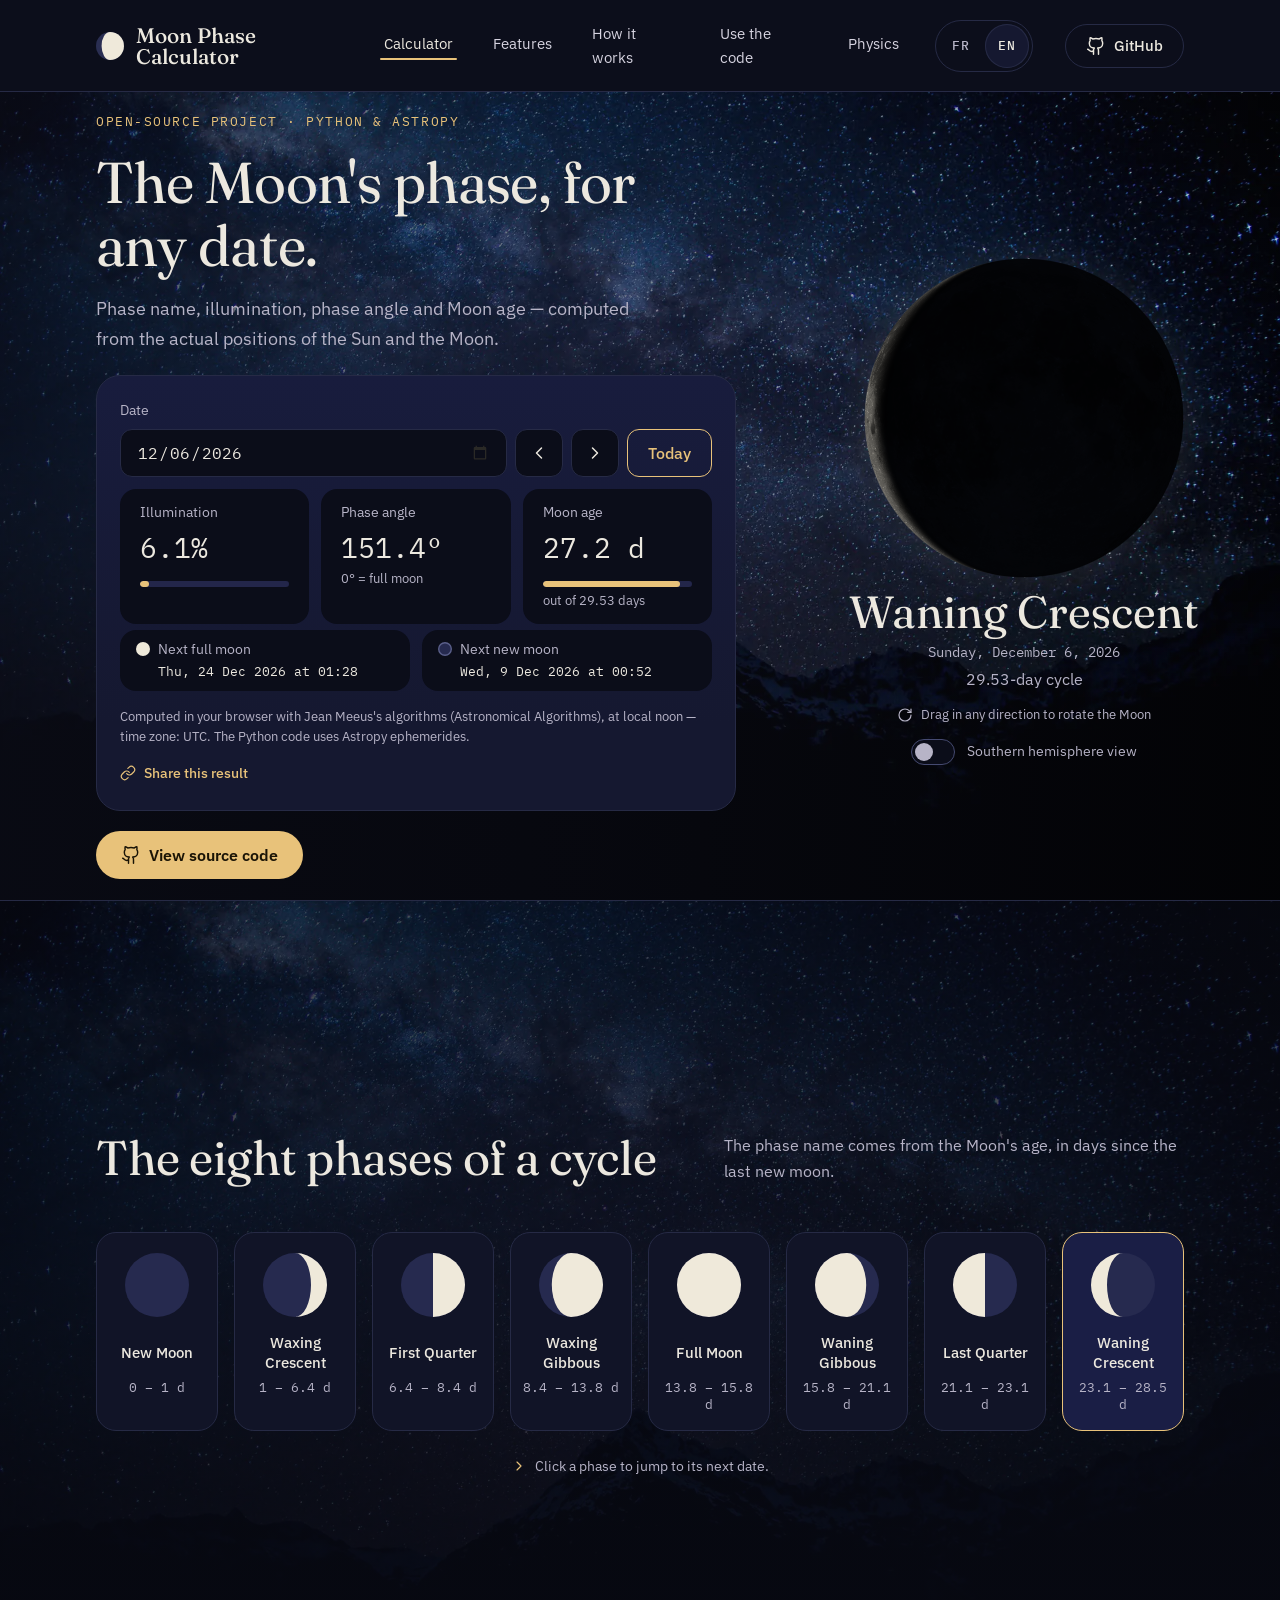
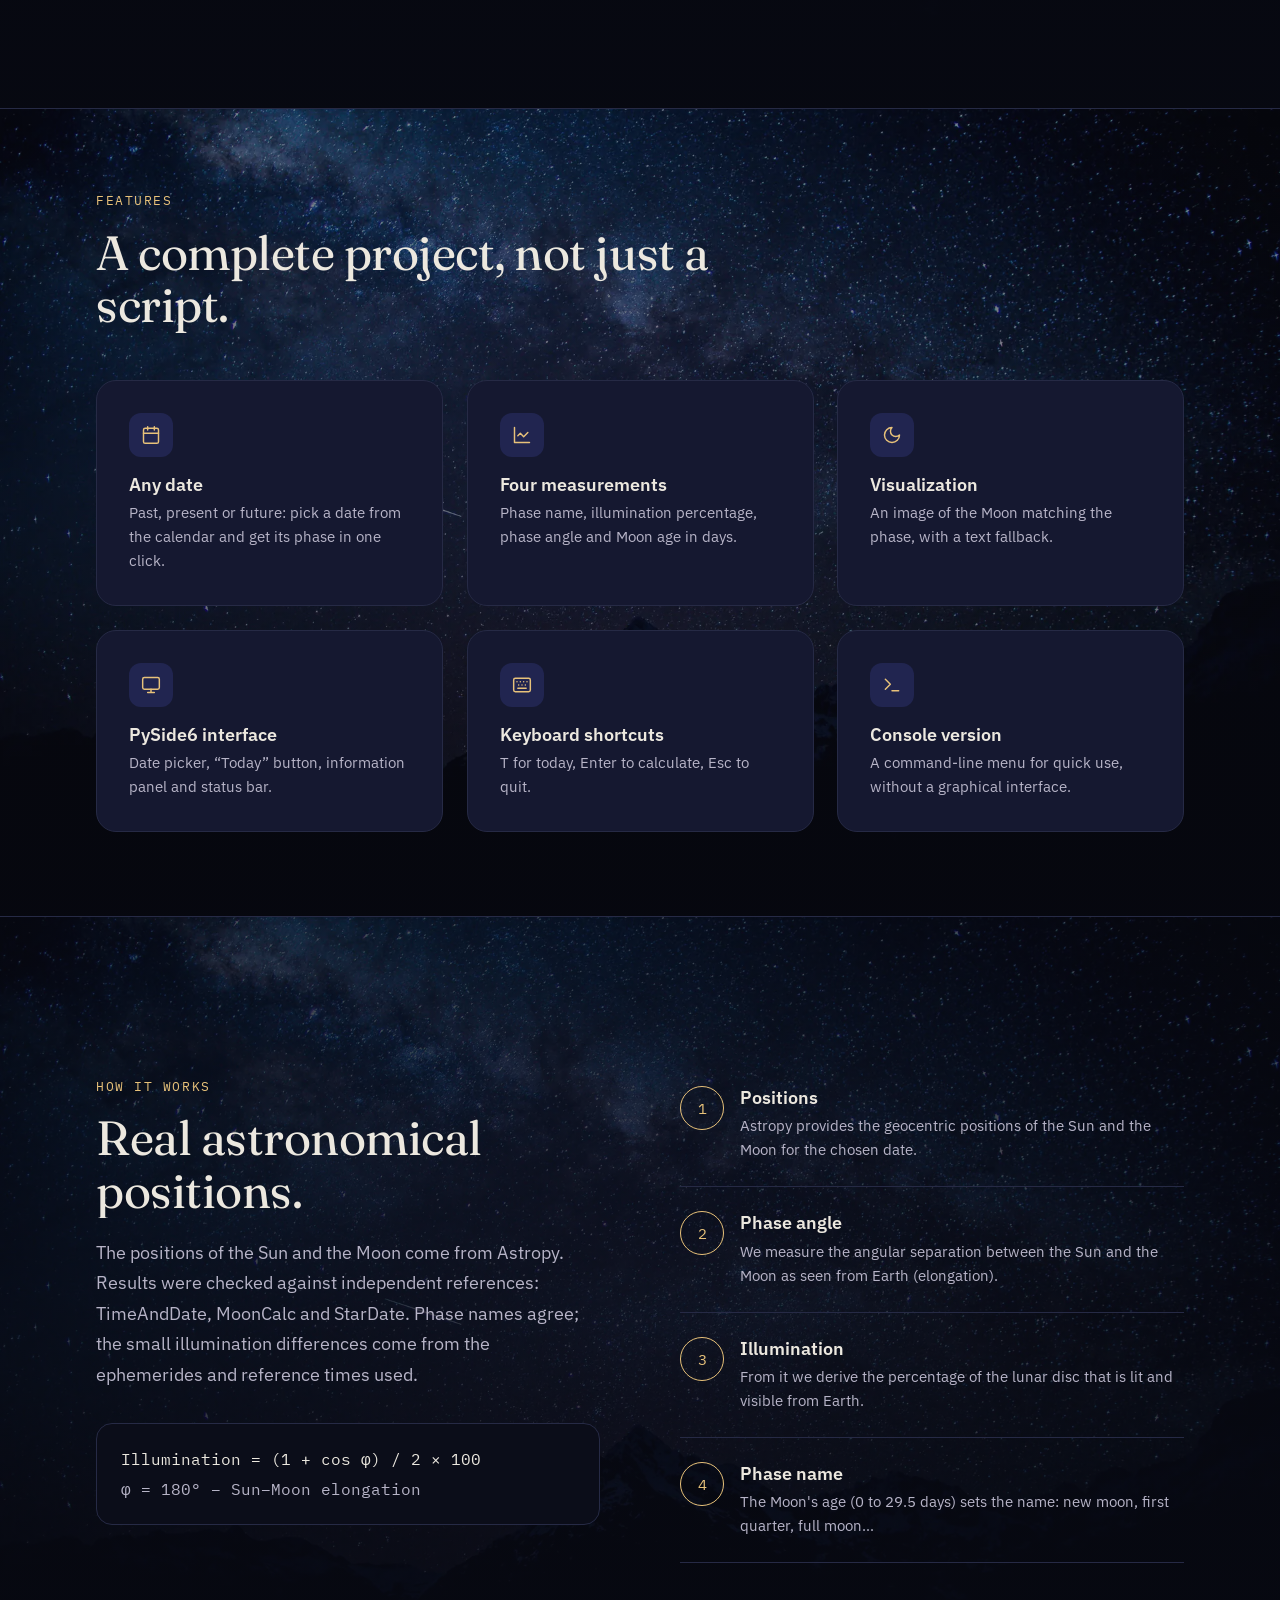
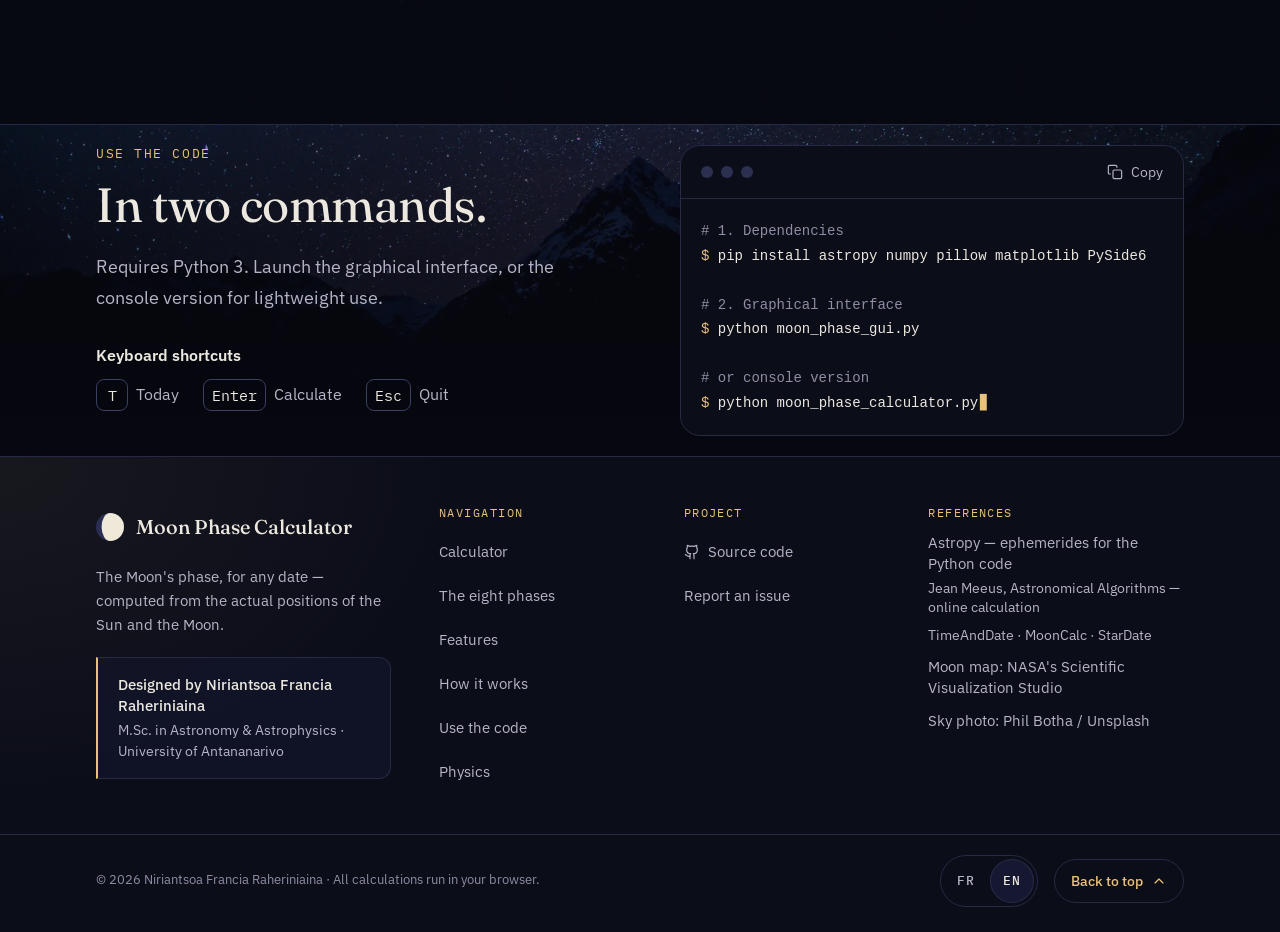
==== site/index.html @ a5da2055 "Page « La physique des phases de la Lune » Nouvelle page physique.html (FR/EN), reliée depuis le men" ====
<!doctype html>
<html lang="fr">
<head>
  <meta charset="utf-8">
  <meta name="viewport" content="width=device-width, initial-scale=1">
  <title>Moon Phase Calculator — la phase de la Lune pour n'importe quelle date</title>
  <meta name="description" content="Calculez la phase de la Lune pour n'importe quelle date : nom de la phase, illumination, angle de phase et âge de la Lune, avec une Lune 3D interactive. Projet Python open source.">
  <meta name="theme-color" content="#0D0F1C">
  <meta name="color-scheme" content="dark">
  <link rel="canonical" href="[URL DU SITE]/">

  <meta property="og:type" content="website">
  <meta property="og:site_name" content="Moon Phase Calculator">
  <meta property="og:title" content="Moon Phase Calculator — la phase de la Lune pour n'importe quelle date">
  <meta property="og:description" content="Nom de la phase, illumination, angle de phase et âge de la Lune — calculés à partir des positions réelles du Soleil et de la Lune.">
  <meta property="og:url" content="[URL DU SITE]/">
  <meta property="og:image" content="[URL DU SITE]/assets/og-image.jpg">
  <meta property="og:image:width" content="1200">
  <meta property="og:image:height" content="630">
  <meta property="og:image:alt" content="Moon Phase Calculator : la Lune et le titre du projet">
  <meta property="og:locale" content="fr_FR">
  <meta property="og:locale:alternate" content="en_US">
  <meta name="twitter:card" content="summary_large_image">
  <meta name="twitter:title" content="Moon Phase Calculator">
  <meta name="twitter:description" content="La phase de la Lune, pour n'importe quelle date.">
  <meta name="twitter:image" content="[URL DU SITE]/assets/og-image.jpg">

  <link rel="icon" href="assets/favicon.svg" type="image/svg+xml">
  <link rel="icon" href="assets/icon-192.png" type="image/png" sizes="192x192">
  <link rel="apple-touch-icon" href="assets/apple-touch-icon.png">
  <link rel="manifest" href="manifest.webmanifest">

  <link rel="preconnect" href="https://fonts.googleapis.com">
  <link rel="preconnect" href="https://fonts.gstatic.com" crossorigin>
  <link rel="stylesheet" href="https://fonts.googleapis.com/css2?family=Fraunces:opsz,wght@9..144,400&family=IBM+Plex+Mono:wght@400&family=IBM+Plex+Sans:wght@400;500;600&display=swap">
  <link rel="preload" href="assets/moon-poster.webp" as="image" type="image/webp">
  <link rel="stylesheet" href="css/styles.css?v=2026-09-26m">
  <script type="module" src="js/app.js"></script>
  <script>
    /* Une ancienne version du site installait un service worker qui servait du CSS/JS périmé.
       La page HTML arrive toujours à jour : on le retire ici, on vide ses caches et on recharge une fois. */
    if ("serviceWorker" in navigator) {
      navigator.serviceWorker.getRegistrations().then(function (regs) {
        if (!regs.length) return;
        Promise.all(regs.map(function (r) { return r.unregister(); }))
          .then(function () { return window.caches ? caches.keys().then(function (k) { return Promise.all(k.map(function (n) { return caches.delete(n); })); }) : 0; })
          .then(function () { location.reload(); });
      }).catch(function () {});
    }
  </script>
  <script>
    /* Animations d'entrée : cachées avant le premier affichage pour éviter un clignotement ;
       retirées si app.js ne prend pas le relais en 3 s. */
    (function (d) {
      if (matchMedia("(prefers-reduced-motion: reduce)").matches || !("IntersectionObserver" in window)) return;
      d.classList.add("motion");
      setTimeout(function () { if (!d.dataset.reveal) d.classList.remove("motion"); }, 3000);
    })(document.documentElement);
  </script>

  <script type="application/ld+json">
  {
    "@context": "https://schema.org",
    "@type": "SoftwareSourceCode",
    "name": "Moon Phase Calculator",
    "description": "Calcule la phase de la Lune pour n'importe quelle date : nom de la phase, illumination, angle de phase et âge de la Lune.",
    "programmingLanguage": "Python",
    "url": "[URL DU SITE]/",
    "codeRepository": "https://github.com/niriantsoa1304/Moon_Phase_Calculator_Francia",
    "inLanguage": ["fr", "en"],
    "isAccessibleForFree": true,
    "author": {
      "@type": "Person",
      "name": "Niriantsoa Francia Raheriniaina",
      "alumniOf": "Université d'Antananarivo"
    }
  }
  </script>
</head>
<body>
  <svg class="sprite" aria-hidden="true" focusable="false">
    <symbol id="i-github" viewBox="0 0 24 24"><path d="M15 22v-4a4.8 4.8 0 0 0-1-3.5c3 0 6-2 6-5.5.08-1.25-.27-2.48-1-3.5.28-1.15.28-2.35 0-3.5 0 0-1 0-3 1.5-2.64-.5-5.36-.5-8 0C6 2 5 2 5 2c-.3 1.15-.3 2.35 0 3.5A5.4 5.4 0 0 0 4 9c0 3.5 3 5.5 6 5.5-.39.49-.68 1.05-.85 1.65-.17.6-.22 1.23-.15 1.85v4"/><path d="M9 18c-4.51 2-5-2-7-2"/></symbol>
    <symbol id="i-calendar" viewBox="0 0 24 24"><rect x="3" y="4" width="18" height="18" rx="2"/><path d="M16 2v4M8 2v4M3 10h18"/></symbol>
    <symbol id="i-chart" viewBox="0 0 24 24"><path d="M3 3v18h18"/><path d="m19 9-5 5-4-4-3 3"/></symbol>
    <symbol id="i-moon" viewBox="0 0 24 24"><path d="M12 3a6 6 0 0 0 9 9 9 9 0 1 1-9-9Z"/></symbol>
    <symbol id="i-monitor" viewBox="0 0 24 24"><rect x="2" y="3" width="20" height="14" rx="2"/><path d="M8 21h8M12 17v4"/></symbol>
    <symbol id="i-keyboard" viewBox="0 0 24 24"><rect x="2" y="4" width="20" height="16" rx="2"/><path d="M6 8h.01M10 8h.01M14 8h.01M18 8h.01M8 12h.01M12 12h.01M16 12h.01M7 16h10"/></symbol>
    <symbol id="i-terminal" viewBox="0 0 24 24"><path d="m4 17 6-6-6-6M12 19h8"/></symbol>
    <symbol id="i-external" viewBox="0 0 24 24"><path d="M7 17 17 7M8 7h9v9"/></symbol>
    <symbol id="i-up" viewBox="0 0 24 24"><path d="m18 15-6-6-6 6"/></symbol>
    <symbol id="i-left" viewBox="0 0 24 24"><path d="m15 18-6-6 6-6"/></symbol>
    <symbol id="i-right" viewBox="0 0 24 24"><path d="m9 18 6-6-6-6"/></symbol>
    <symbol id="i-rotate" viewBox="0 0 24 24"><path d="M21 12a9 9 0 1 1-9-9c2.52 0 4.93 1 6.74 2.74L21 8"/><path d="M21 3v5h-5"/></symbol>
    <symbol id="i-menu" viewBox="0 0 24 24"><path d="M4 6h16M4 12h16M4 18h16"/></symbol>
    <symbol id="i-close" viewBox="0 0 24 24"><path d="M18 6 6 18M6 6l12 12"/></symbol>
    <symbol id="i-copy" viewBox="0 0 24 24"><rect x="9" y="9" width="13" height="13" rx="2"/><path d="M5 15H4a2 2 0 0 1-2-2V4a2 2 0 0 1 2-2h9a2 2 0 0 1 2 2v1"/></symbol>
    <symbol id="i-link" viewBox="0 0 24 24"><path d="M10 13a5 5 0 0 0 7.54.54l3-3a5 5 0 0 0-7.07-7.07l-1.72 1.71"/><path d="M14 11a5 5 0 0 0-7.54-.54l-3 3a5 5 0 0 0 7.07 7.07l1.71-1.71"/></symbol>
    <symbol id="i-logo" viewBox="-1 -1 2 2"><circle r="1" fill="#2A2E52"/><path d="M0 -1A1 1 0 0 1 0 1A0.6 1 0 0 1 0 -1Z" fill="#EFE9DA"/></symbol>
  </svg>

  <a class="skip-link" href="#main" data-i18n="skip">Aller au contenu</a>

  <header class="site-header">
    <div class="container header-inner">
      <a class="logo" href="#top" data-i18n-aria-label="logo.label" aria-label="Moon Phase Calculator, retour en haut">
        <svg class="logo-moon" aria-hidden="true"><use href="#i-logo"/></svg>
        <span>Moon Phase<span class="logo-long"> Calculator</span></span>
      </a>

      <button class="menu-toggle" type="button" aria-expanded="false" aria-controls="menu" data-i18n-aria-label="nav.openMenu" aria-label="Ouvrir le menu">
        <svg class="icon" aria-hidden="true"><use href="#i-menu"/></svg>
      </button>

      <div class="menu" id="menu">
        <nav data-i18n-aria-label="nav.label" aria-label="Navigation principale">
          <ul class="nav-list">
            <li><a href="#calculateur" data-i18n="nav.calculator">Calculateur</a></li>
            <li><a href="#fonctionnalites" data-i18n="nav.features">Fonctionnalités</a></li>
            <li><a href="#comment" data-i18n="nav.how">Comment ça marche</a></li>
            <li><a href="#code" data-i18n="nav.install">Utiliser le code</a></li>
            <li><a href="physique.html" data-i18n="nav.physics">Physique</a></li>
          </ul>
        </nav>
        <div class="lang-switch" role="group" data-i18n-aria-label="lang.label" aria-label="Langue">
          <button type="button" data-lang="fr" aria-pressed="true" lang="fr"><abbr title="Français">FR</abbr></button>
          <button type="button" data-lang="en" aria-pressed="false" lang="en"><abbr title="English">EN</abbr></button>
        </div>
        <a class="btn btn-outline btn-sm" href="https://github.com/niriantsoa1304/Moon_Phase_Calculator_Francia">
          <svg class="icon" aria-hidden="true"><use href="#i-github"/></svg>GitHub
        </a>
      </div>
    </div>
  </header>

  <main id="main">
    <!-- ============ Hero + calculateur ============ -->
    <section class="hero" id="calculateur" aria-labelledby="hero-title">
      <div class="container hero-grid">
        <div class="hero-intro">
          <p class="eyebrow" data-i18n="hero.eyebrow">Projet open source · Python &amp; Astropy</p>
          <h1 id="hero-title" data-i18n="hero.title">La phase de la Lune, pour n'importe quelle date.</h1>
          <p class="lede" data-i18n="hero.lede">Nom de la phase, illumination, angle de phase et âge de la Lune — calculés à partir des positions réelles du Soleil et de la Lune.</p>
        </div>

        <div class="calc">
          <div class="calc-bg" aria-hidden="true"></div>

          <noscript>
            <p class="noscript-msg" data-i18n="calc.noscript">Le calculateur en ligne et la Lune 3D nécessitent JavaScript. Activez-le pour calculer la phase de la Lune, ou utilisez le code Python ci-dessous.</p>
            <style>.js-only{display:none!important}</style>
          </noscript>

          <div class="calc-controls js-only">
            <label class="field-label" for="date" data-i18n="calc.date">Date</label>
            <div class="date-row">
              <input class="date-input" id="date" name="date" type="date" min="1900-01-01" max="2199-12-31" required>
              <button class="icon-btn" type="button" id="prev-day" data-i18n-aria-label="calc.prev" aria-label="Jour précédent">
                <svg class="icon" aria-hidden="true"><use href="#i-left"/></svg>
              </button>
              <button class="icon-btn" type="button" id="next-day" data-i18n-aria-label="calc.next" aria-label="Jour suivant">
                <svg class="icon" aria-hidden="true"><use href="#i-right"/></svg>
              </button>
              <button class="btn btn-ghost-gold today-btn" type="button" data-today data-i18n="calc.today">Aujourd'hui</button>
            </div>
          </div>

          <figure class="stage js-only">
            <div class="moon-box">
              <img class="moon-poster" src="assets/moon-poster.webp" width="480" height="480" alt="" fetchpriority="high">
              <svg class="moon-shade" viewBox="-1.25 -1.25 2.5 2.5" aria-hidden="true" focusable="false"><path d=""/></svg>
              <canvas class="moon-canvas" tabindex="0" role="img" aria-label=""></canvas>
            </div>
            <figcaption>
              <p class="phase-name" id="phase-name">&nbsp;</p>
              <p class="phase-date" id="phase-date">&nbsp;</p>
              <p class="phase-cycle" data-i18n="moon.cycle">Cycle de 29,53 jours</p>
              <p class="drag-hint">
                <svg class="icon" aria-hidden="true"><use href="#i-rotate"/></svg>
                <span data-i18n="moon.hint">Glissez dans tous les sens pour faire tourner la Lune</span>
              </p>
              <label class="switch">
                <input type="checkbox" role="switch" id="south">
                <span class="switch-track" aria-hidden="true"></span>
                <span data-i18n="moon.south">Vue depuis l'hémisphère sud</span>
              </label>
            </figcaption>
          </figure>

          <div class="calc-results js-only">
            <dl class="stats">
              <div class="stat">
                <dt data-i18n="calc.illumination">Illumination</dt>
                <dd><span class="stat-value" id="ill-value">—</span>
                  <span class="bar" aria-hidden="true"><span class="bar-fill" id="ill-bar"></span></span></dd>
              </div>
              <div class="stat">
                <dt data-i18n="calc.phaseAngle">Angle de phase</dt>
                <dd><span class="stat-value" id="angle-value">—</span>
                  <span class="stat-hint" data-i18n="calc.phaseAngleHint">0° = pleine lune</span></dd>
              </div>
              <div class="stat">
                <dt data-i18n="calc.age">Âge de la Lune</dt>
                <dd><span class="stat-value" id="age-value">—</span>
                  <span class="bar bar-cycle" aria-hidden="true"><span class="bar-fill" id="age-bar"></span></span>
                  <span class="stat-hint" data-i18n="calc.ageHint">sur 29,53 jours</span></dd>
              </div>
            </dl>
            <dl class="next-phases">
              <div>
                <dt><svg class="mini-moon" viewBox="-1 -1 2 2" aria-hidden="true" focusable="false"><circle r="1" fill="var(--moon-lit)"/></svg><span data-i18n="calc.nextFull">Prochaine pleine lune</span></dt>
                <dd id="next-full">—</dd>
              </div>
              <div>
                <dt><svg class="mini-moon" viewBox="-1 -1 2 2" aria-hidden="true" focusable="false"><circle r="0.9" fill="var(--moon-dark)" stroke="#5A5F8A" stroke-width="0.2"/></svg><span data-i18n="calc.nextNew">Prochaine nouvelle lune</span></dt>
                <dd id="next-new">—</dd>
              </div>
            </dl>
            <p class="visually-hidden" id="live" aria-live="polite" aria-atomic="true"></p>
          </div>

          <button class="btn btn-gold today-big js-only" type="button" data-today data-i18n="calc.todayPhase">Phase d'aujourd'hui</button>

          <div class="calc-foot js-only">
            <p class="calc-note" id="calc-note"></p>
            <button class="link-btn" type="button" id="share">
              <svg class="icon" aria-hidden="true"><use href="#i-link"/></svg>
              <span data-i18n="calc.share">Partager ce résultat</span>
            </button>
            <span class="toast" id="share-status" role="status"></span>
          </div>
        </div>

        <div class="hero-cta">
          <a class="btn btn-gold" href="https://github.com/niriantsoa1304/Moon_Phase_Calculator_Francia">
            <svg class="icon" aria-hidden="true"><use href="#i-github"/></svg>
            <span data-i18n="cta.source">Voir le code source</span>
          </a>
        </div>
      </div>
    </section>

    <!-- ============ Les huit phases ============ -->
    <section class="section section-alt" id="phases" aria-labelledby="phases-title">
      <div class="container">
        <div class="section-head section-head-split">
          <h2 id="phases-title" data-i18n="phases.title">Les huit phases d'un cycle</h2>
          <p class="section-lede" data-i18n="phases.lede">Le nom de la phase est déduit de l'âge de la Lune, en jours depuis la dernière nouvelle lune.</p>
        </div>
        <ul class="phase-grid" role="list">
          <li><button class="phase-card" type="button" data-phase="new">
            <svg class="phase-moon" viewBox="-1 -1 2 2" aria-hidden="true" focusable="false"><circle r="1"/><path d=""/></svg>
            <span class="phase-card-name" data-i18n="phase.new">Nouvelle Lune</span>
            <span class="phase-card-range">0 – 1 j</span></button></li>
          <li><button class="phase-card" type="button" data-phase="waxingCrescent">
            <svg class="phase-moon" viewBox="-1 -1 2 2" aria-hidden="true" focusable="false"><circle r="1"/><path d="M0 -1A1 1 0 0 1 0 1A0.5 1 0 0 0 0 -1Z"/></svg>
            <span class="phase-card-name" data-i18n="phase.waxingCrescent">Premier croissant</span>
            <span class="phase-card-range">1 – 6,4 j</span></button></li>
          <li><button class="phase-card" type="button" data-phase="firstQuarter">
            <svg class="phase-moon" viewBox="-1 -1 2 2" aria-hidden="true" focusable="false"><circle r="1"/><path d="M0 -1A1 1 0 0 1 0 1A0 1 0 0 0 0 -1Z"/></svg>
            <span class="phase-card-name" data-i18n="phase.firstQuarter">Premier quartier</span>
            <span class="phase-card-range">6,4 – 8,4 j</span></button></li>
          <li><button class="phase-card" type="button" data-phase="waxingGibbous">
            <svg class="phase-moon" viewBox="-1 -1 2 2" aria-hidden="true" focusable="false"><circle r="1"/><path d="M0 -1A1 1 0 0 1 0 1A0.6 1 0 0 1 0 -1Z"/></svg>
            <span class="phase-card-name" data-i18n="phase.waxingGibbous">Gibbeuse croissante</span>
            <span class="phase-card-range">8,4 – 13,8 j</span></button></li>
          <li><button class="phase-card" type="button" data-phase="full">
            <svg class="phase-moon" viewBox="-1 -1 2 2" aria-hidden="true" focusable="false"><circle r="1"/><path d="M0 -1A1 1 0 0 1 0 1A1 1 0 0 1 0 -1Z"/></svg>
            <span class="phase-card-name" data-i18n="phase.full">Pleine Lune</span>
            <span class="phase-card-range">13,8 – 15,8 j</span></button></li>
          <li><button class="phase-card" type="button" data-phase="waningGibbous">
            <svg class="phase-moon" viewBox="-1 -1 2 2" aria-hidden="true" focusable="false"><circle r="1"/><path d="M0 -1A1 1 0 0 0 0 1A0.6 1 0 0 0 0 -1Z"/></svg>
            <span class="phase-card-name" data-i18n="phase.waningGibbous">Gibbeuse décroissante</span>
            <span class="phase-card-range">15,8 – 21,1 j</span></button></li>
          <li><button class="phase-card" type="button" data-phase="lastQuarter">
            <svg class="phase-moon" viewBox="-1 -1 2 2" aria-hidden="true" focusable="false"><circle r="1"/><path d="M0 -1A1 1 0 0 0 0 1A0 1 0 0 1 0 -1Z"/></svg>
            <span class="phase-card-name" data-i18n="phase.lastQuarter">Dernier quartier</span>
            <span class="phase-card-range">21,1 – 23,1 j</span></button></li>
          <li><button class="phase-card" type="button" data-phase="waningCrescent">
            <svg class="phase-moon" viewBox="-1 -1 2 2" aria-hidden="true" focusable="false"><circle r="1"/><path d="M0 -1A1 1 0 0 0 0 1A0.5 1 0 0 1 0 -1Z"/></svg>
            <span class="phase-card-name" data-i18n="phase.waningCrescent">Dernier croissant</span>
            <span class="phase-card-range">23,1 – 28,5 j</span></button></li>
        </ul>
        <p class="phase-hint js-only">
          <svg class="icon" aria-hidden="true"><use href="#i-right"/></svg>
          <span data-i18n="phases.hint">Cliquez sur une phase pour aller à sa prochaine date.</span>
        </p>
      </div>
    </section>

    <!-- ============ Fonctionnalités ============ -->
    <section class="section" id="fonctionnalites" aria-labelledby="features-title">
      <div class="container">
        <div class="section-head">
          <p class="eyebrow" data-i18n="features.eyebrow">Fonctionnalités</p>
          <h2 id="features-title" class="h2-narrow" data-i18n="features.title">Un projet complet, pas un simple script.</h2>
        </div>
        <ul class="feature-grid" role="list">
          <li class="feature"><span class="feature-icon"><svg class="icon" aria-hidden="true"><use href="#i-calendar"/></svg></span>
            <div><h3 data-i18n="f1.title">N'importe quelle date</h3><p data-i18n="f1.text">Passé, présent ou futur : choisissez une date dans le calendrier et obtenez la phase en un clic.</p></div></li>
          <li class="feature"><span class="feature-icon"><svg class="icon" aria-hidden="true"><use href="#i-chart"/></svg></span>
            <div><h3 data-i18n="f2.title">Quatre mesures</h3><p data-i18n="f2.text">Nom de la phase, pourcentage d'illumination, angle de phase et âge de la Lune en jours.</p></div></li>
          <li class="feature"><span class="feature-icon"><svg class="icon" aria-hidden="true"><use href="#i-moon"/></svg></span>
            <div><h3 data-i18n="f3.title">Visualisation</h3><p data-i18n="f3.text">Une image de la Lune correspondant à la phase, avec un affichage texte de secours.</p></div></li>
          <li class="feature"><span class="feature-icon"><svg class="icon" aria-hidden="true"><use href="#i-monitor"/></svg></span>
            <div><h3 data-i18n="f4.title">Interface PySide6</h3><p data-i18n="f4.text">Sélecteur de date, bouton « Aujourd'hui », panneau d'informations et barre d'état.</p></div></li>
          <li class="feature"><span class="feature-icon"><svg class="icon" aria-hidden="true"><use href="#i-keyboard"/></svg></span>
            <div><h3 data-i18n="f5.title">Raccourcis clavier</h3><p data-i18n="f5.text">T pour aujourd'hui, Entrée pour calculer, Échap pour quitter.</p></div></li>
          <li class="feature"><span class="feature-icon"><svg class="icon" aria-hidden="true"><use href="#i-terminal"/></svg></span>
            <div><h3 data-i18n="f6.title">Version console</h3><p data-i18n="f6.text">Un menu en ligne de commande pour un usage rapide, sans interface graphique.</p></div></li>
        </ul>
      </div>
    </section>

    <!-- ============ Comment ça marche ============ -->
    <section class="section section-alt" id="comment" aria-labelledby="how-title">
      <div class="container two-col">
        <div>
          <p class="eyebrow" data-i18n="how.eyebrow">Comment ça marche</p>
          <h2 id="how-title" data-i18n="how.title">De vraies positions astronomiques.</h2>
          <p class="body-lg" data-i18n="how.text">Les positions du Soleil et de la Lune sont obtenues avec Astropy. Les résultats ont été comparés à des références indépendantes : TimeAndDate, MoonCalc et StarDate. Les noms de phase concordent ; les petits écarts d'illumination s'expliquent par les éphémérides et les heures de référence.</p>
          <div class="formula">
            <p>Illumination = (1 + cos φ) / 2 × 100</p>
            <p class="formula-sub" data-i18n="how.formula2">φ = 180° − élongation Soleil–Lune</p>
          </div>
        </div>
        <ol class="steps">
          <li class="step"><span class="step-num" aria-hidden="true">1</span>
            <div><h3 data-i18n="s1.title">Positions</h3><p data-i18n="s1.text">Astropy fournit les positions géocentriques du Soleil et de la Lune à la date choisie.</p></div></li>
          <li class="step"><span class="step-num" aria-hidden="true">2</span>
            <div><h3 data-i18n="s2.title">Angle de phase</h3><p data-i18n="s2.text">On mesure la séparation angulaire Soleil–Lune vue depuis la Terre (élongation).</p></div></li>
          <li class="step"><span class="step-num" aria-hidden="true">3</span>
            <div><h3 data-i18n="s3.title">Illumination</h3><p data-i18n="s3.text">On en déduit le pourcentage du disque lunaire éclairé visible depuis la Terre.</p></div></li>
          <li class="step"><span class="step-num" aria-hidden="true">4</span>
            <div><h3 data-i18n="s4.title">Nom de la phase</h3><p data-i18n="s4.text">L'âge de la Lune (0 à 29,5 jours) détermine le nom : nouvelle lune, premier quartier, pleine lune…</p></div></li>
        </ol>
      </div>
    </section>

    <!-- ============ Utiliser le code ============ -->
    <section class="section" id="code" aria-labelledby="install-title">
      <div class="container two-col">
        <div>
          <p class="eyebrow" data-i18n="install.eyebrow">Utiliser le code</p>
          <h2 id="install-title" data-i18n="install.title">En deux commandes.</h2>
          <p class="body-lg" data-i18n="install.text">Python 3 requis. Lancez l'interface graphique, ou la version console pour un usage léger.</p>
          <h3 class="shortcuts-title" data-i18n="install.shortcuts">Raccourcis clavier</h3>
          <ul class="shortcuts" role="list">
            <li><kbd>T</kbd> <span data-i18n="key.today">Aujourd'hui</span></li>
            <li><kbd data-i18n="key.enter">Entrée</kbd> <span data-i18n="key.calculate">Calculer</span></li>
            <li><kbd data-i18n="key.esc">Échap</kbd> <span data-i18n="key.quit">Quitter</span></li>
          </ul>
        </div>
        <div class="install-side">
          <div class="terminal">
            <div class="terminal-bar">
              <span class="dots" aria-hidden="true"><i></i><i></i><i></i></span>
              <button class="copy-btn" type="button" id="copy-code">
                <svg class="icon" aria-hidden="true"><use href="#i-copy"/></svg>
                <span data-i18n="install.copy">Copier</span>
              </button>
            </div>
            <pre class="code" tabindex="0" data-i18n-aria-label="code.label" aria-label="Commandes pour lancer le code"><code><span class="c" data-i18n="code.deps"># 1. Dépendances</span>
<span class="p" aria-hidden="true">$ </span>pip install astropy numpy pillow matplotlib PySide6

<span class="c" data-i18n="code.gui"># 2. Interface graphique</span>
<span class="p" aria-hidden="true">$ </span>python moon_phase_gui.py

<span class="c" data-i18n="code.console"># ou version console</span>
<span class="p" aria-hidden="true">$ </span>python moon_phase_calculator.py</code></pre>
          </div>
          <a class="btn btn-gold github-cta" href="https://github.com/niriantsoa1304/Moon_Phase_Calculator_Francia">
            <svg class="icon" aria-hidden="true"><use href="#i-github"/></svg>
            <span data-i18n="install.github">Voir sur GitHub</span>
          </a>
        </div>
      </div>
    </section>
  </main>

  <footer class="site-footer">
    <div class="container footer-grid">
      <div class="footer-brand">
        <a class="logo" href="#top" data-i18n-aria-label="logo.label" aria-label="Moon Phase Calculator, retour en haut">
          <svg class="logo-moon" aria-hidden="true"><use href="#i-logo"/></svg>
          <span>Moon Phase Calculator</span>
        </a>
        <p class="footer-tagline" data-i18n="footer.tagline">La phase de la Lune, pour n'importe quelle date — calculée à partir des positions réelles du Soleil et de la Lune.</p>
        <div class="footer-author">
          <p class="footer-name" data-i18n="footer.by">Conçu par Niriantsoa Francia Raheriniaina</p>
          <p class="footer-degree" data-i18n="footer.degree">M.Sc Astronomie &amp; Astrophysique · Université d'Antananarivo</p>
        </div>
      </div>

      <nav class="footer-col nav-col" aria-labelledby="footer-nav-title">
        <h2 class="footer-title" id="footer-nav-title" data-i18n="footer.nav">Navigation</h2>
        <ul role="list">
          <li><a href="#calculateur" data-i18n="nav.calculator">Calculateur</a></li>
          <li><a href="#phases" data-i18n="nav.phases">Les huit phases</a></li>
          <li><a href="#fonctionnalites" data-i18n="nav.features">Fonctionnalités</a></li>
          <li><a href="#comment" data-i18n="nav.how">Comment ça marche</a></li>
          <li><a href="#code" data-i18n="nav.install">Utiliser le code</a></li>
            <li><a href="physique.html" data-i18n="nav.physics">Physique</a></li>
        </ul>
      </nav>

      <div class="footer-col">
        <h2 class="footer-title" data-i18n="footer.project">Projet</h2>
        <ul role="list">
          <li><a href="https://github.com/niriantsoa1304/Moon_Phase_Calculator_Francia">
            <svg class="icon" aria-hidden="true"><use href="#i-github"/></svg><span data-i18n="footer.source">Code source</span><svg class="icon footer-arrow" aria-hidden="true"><use href="#i-external"/></svg></a></li>
          <li><a href="https://github.com/niriantsoa1304/Moon_Phase_Calculator_Francia/issues">
            <span data-i18n="footer.issues">Signaler un problème</span><svg class="icon footer-arrow" aria-hidden="true"><use href="#i-external"/></svg></a></li>
        </ul>
      </div>

      <div class="footer-col">
        <h2 class="footer-title" data-i18n="footer.refs">Références</h2>
        <ul role="list">
          <li><a href="https://www.astropy.org/">
            <span data-i18n="footer.astropy">Astropy — éphémérides du code Python</span><svg class="icon footer-arrow" aria-hidden="true"><use href="#i-external"/></svg></a></li>
          <li><span class="footer-ref" data-i18n="footer.meeus">Jean Meeus, Astronomical Algorithms — calcul en ligne</span></li>
          <li><span class="footer-ref">TimeAndDate · MoonCalc · StarDate</span></li>
          <li><a href="https://svs.gsfc.nasa.gov/4720/">
            <span data-i18n="footer.moonmap">Carte lunaire : NASA's Scientific Visualization Studio</span><svg class="icon footer-arrow" aria-hidden="true"><use href="#i-external"/></svg></a></li>
          <li><a href="https://unsplash.com/photos/a0TJ3hy-UD8">
            <span data-i18n="footer.photo">Photo du ciel : Phil Botha / Unsplash</span><svg class="icon footer-arrow" aria-hidden="true"><use href="#i-external"/></svg></a></li>
        </ul>
      </div>
    </div>

    <div class="container footer-bottom">
      <p class="footer-copy">© 2026 Niriantsoa Francia Raheriniaina · <span data-i18n="footer.privacy">Tous les calculs sont faits dans votre navigateur.</span></p>
      <div class="footer-actions">
        <div class="lang-switch" role="group" data-i18n-aria-label="lang.label" aria-label="Langue">
          <button type="button" data-lang="fr" aria-pressed="true" lang="fr"><abbr title="Français">FR</abbr></button>
          <button type="button" data-lang="en" aria-pressed="false" lang="en"><abbr title="English">EN</abbr></button>
        </div>
        <a class="footer-top" href="#top">
          <span data-i18n="footer.top">Retour en haut</span>
          <svg class="icon" aria-hidden="true"><use href="#i-up"/></svg>
        </a>
      </div>
    </div>
  </footer>
</body>
</html>
---- site/css/styles.css ----
/* ==========================================================================
   Moon Phase Calculator — styles
   Mobile d'abord · points de rupture : 768 px (tablette), 1200 px (ordinateur)
   ========================================================================== */

:root {
  /* Couleurs */
  --bg: #0D0F1C;
  --bg-alt: #111427;
  --surface: #151830;
  --surface-2: #111427;
  --surface-deep: #0B0D19;
  --card-top: #181C3D;
  --border: #262A45;
  --text: #ECE8DF;
  --text-2: #B7B4C7;
  --accent: #E8C27A;
  --on-accent: #1A1406;
  --moon-lit: #EFE9DA;
  --moon-dark: #262A4F;

  /* Typographie */
  --font-serif: "Fraunces", Georgia, "Times New Roman", serif;
  --font-sans: "IBM Plex Sans", system-ui, -apple-system, "Segoe UI", sans-serif;
  --font-mono: "IBM Plex Mono", ui-monospace, "SFMono-Regular", Menlo, monospace;

  /* Espacements (échelle de 4 px) */
  --s-1: 4px;  --s-2: 8px;  --s-3: 12px; --s-4: 16px; --s-5: 20px; --s-6: 24px;
  --s-8: 32px; --s-10: 40px; --s-12: 48px; --s-16: 64px; --s-20: 80px; --s-24: 96px; --s-30: 120px;

  /* Rayons */
  --r-sm: 8px; --r-md: 12px; --r-lg: 16px; --r-xl: 20px; --r-2xl: 24px; --r-pill: 999px;

  --gutter: var(--s-5);
  --header-h: 72px;
  --footer-h: 976px;
  --focus: 0 0 0 3px var(--bg), 0 0 0 5px var(--accent);
}

/* ---------- Base ---------- */
*, *::before, *::after { box-sizing: border-box; }
html {
  -webkit-text-size-adjust: 100%; scroll-behavior: smooth;
  /* Une section à la fois : chaque section remplit l'écran sous l'en-tête et le défilement s'y cale. */
  scroll-snap-type: y proximity; scroll-padding-top: var(--header-h);
}
@media (prefers-reduced-motion: reduce) {
  html { scroll-behavior: auto; }
  *, *::before, *::after { transition-duration: 0.01ms !important; animation-duration: 0.01ms !important; }
}
body {
  margin: 0;
  background: var(--bg);
  color: var(--text);
  font: 400 16px/1.6 var(--font-sans);
  -webkit-font-smoothing: antialiased;
  text-rendering: optimizeLegibility;
}
h1, h2, h3, p, ul, ol, dl, dd, figure, pre { margin: 0; }
ul, ol { padding: 0; list-style: none; }
img, svg, canvas { display: block; max-width: 100%; }
a { color: inherit; }
button, input { font: inherit; color: inherit; }
button { cursor: pointer; }
abbr[title] { text-decoration: none; }
:focus-visible { outline: none; box-shadow: var(--focus); }

.sprite { position: absolute; width: 0; height: 0; overflow: hidden; }
.icon { width: 20px; height: 20px; flex: none; fill: none; stroke: currentColor; stroke-width: 1.75; stroke-linecap: round; stroke-linejoin: round; }
.visually-hidden {
  position: absolute !important; width: 1px; height: 1px; padding: 0; margin: -1px;
  overflow: hidden; clip: rect(0 0 0 0); white-space: nowrap; border: 0;
}

.container { width: 100%; max-width: calc(1248px + 2 * var(--gutter)); margin-inline: auto; padding-inline: var(--gutter); }

.skip-link {
  position: absolute; left: var(--s-4); top: -100px; z-index: 100;
  padding: var(--s-3) var(--s-5); border-radius: var(--r-pill);
  background: var(--accent); color: var(--on-accent); font-weight: 600; text-decoration: none;
}
.skip-link:focus { top: var(--s-3); }

/* ---------- Typographie ---------- */
h1, h2 { font-family: var(--font-serif); font-weight: 400; letter-spacing: -0.01em; line-height: 1.1; font-optical-sizing: auto; }
h1 { font-size: clamp(2.25rem, 1.2rem + 4.2vw, 4rem); }
h2 { font-size: clamp(1.875rem, 1.3rem + 2.4vw, 3rem); }
h3 { font-size: 1.125rem; font-weight: 600; line-height: 1.35; }
.eyebrow {
  font: 400 0.8125rem/1.4 var(--font-mono); letter-spacing: 0.12em; text-transform: uppercase;
  color: var(--accent); margin-bottom: var(--s-4);
}
.lede, .body-lg { color: var(--text-2); font-size: 1rem; line-height: 1.7; }

/* ---------- Boutons ---------- */
.btn {
  display: inline-flex; align-items: center; justify-content: center; gap: var(--s-2);
  min-height: 48px; padding: var(--s-3) var(--s-6);
  border-radius: var(--r-pill); border: 1px solid transparent;
  font-weight: 600; font-size: 1rem; line-height: 1.2; text-decoration: none; text-align: center;
  transition: background-color .15s, border-color .15s, color .15s, transform .15s;
}
.btn-gold { background: var(--accent); color: var(--on-accent); }
.btn-gold:hover { background: #F0D08F; }
.btn-outline { border-color: var(--border); background: transparent; color: var(--text); font-weight: 500; }
.btn-outline:hover { border-color: #3A3F63; background: rgba(255, 255, 255, 0.03); }
.btn-ghost-gold { border-color: var(--accent); color: var(--accent); background: transparent; font-weight: 500; border-radius: var(--r-md); }
.btn-ghost-gold:hover { background: rgba(232, 194, 122, 0.08); }
.btn-sm { min-height: 44px; padding: var(--s-2) var(--s-5); font-size: 0.9375rem; }

.icon-btn {
  display: inline-grid; place-items: center; width: 48px; height: 48px; flex: none;
  border: 1px solid var(--border); border-radius: var(--r-md); background: var(--surface-deep);
  transition: border-color .15s, background-color .15s;
}
.icon-btn:hover { border-color: #3A3F63; background: #131630; }

.link-btn {
  display: inline-flex; align-items: center; gap: var(--s-2); min-height: 44px; padding: 0;
  border: 0; background: none; color: var(--accent); font-size: 0.875rem; font-weight: 500;
}
.link-btn .icon { width: 16px; height: 16px; }
.link-btn:hover span { text-decoration: underline; text-underline-offset: 3px; }

/* ---------- En-tête ---------- */
.site-header {
  position: sticky; top: 0; z-index: 50;
  background: rgba(13, 15, 28, 0.88);
  -webkit-backdrop-filter: blur(12px); backdrop-filter: blur(12px);
  border-bottom: 1px solid var(--border);
}
.header-inner { display: flex; align-items: center; justify-content: space-between; min-height: calc(var(--header-h) - 1px); gap: var(--s-4); } /* + 1 px de bordure */
.logo {
  display: inline-flex; align-items: center; gap: var(--s-3); min-height: 44px;
  font: 500 1.125rem/1 var(--font-serif); text-decoration: none; font-variation-settings: "opsz" 24;
}
.logo-moon { width: 28px; height: 28px; }
.logo-long { display: none; }

.menu-toggle {
  display: inline-grid; place-items: center; width: 44px; height: 44px;
  border: 1px solid var(--border); border-radius: var(--r-md); background: transparent;
}
.menu {
  position: absolute; left: 0; right: 0; top: 100%;
  display: none; flex-direction: column; gap: var(--s-4);
  padding: var(--s-4) var(--gutter) var(--s-6);
  background: var(--bg); border-bottom: 1px solid var(--border);
  box-shadow: 0 24px 40px rgba(0, 0, 0, 0.4);
}
.menu.is-open { display: flex; }
.nav-list a {
  display: flex; align-items: center; min-height: 48px; padding-inline: var(--s-1);
  font-size: 1.0625rem; text-decoration: none; color: var(--text);
  border-bottom: 1px solid var(--border);
}
.nav-list a:hover { color: var(--accent); }
.nav-list a[aria-current="true"] { color: var(--accent); }

.lang-switch { display: inline-flex; padding: 3px; gap: 2px; border: 1px solid var(--border); border-radius: var(--r-pill); align-self: flex-start; }
.lang-switch button {
  min-width: 44px; min-height: 44px; padding: 0 var(--s-3); border: 0; border-radius: var(--r-pill);
  background: transparent; color: var(--text-2); font: 500 0.8125rem/1 var(--font-mono); letter-spacing: 0.06em;
}
.lang-switch button[aria-pressed="true"] { background: var(--surface); color: var(--text); box-shadow: inset 0 0 0 1px var(--border); }
.lang-switch button:hover { color: var(--text); }
.menu .btn-outline { align-self: flex-start; }

/* ---------- Sections plein écran ---------- */
.hero, .section {
  min-height: calc(100vh - var(--header-h));
  min-height: calc(100svh - var(--header-h));
  display: flex; flex-direction: column; justify-content: center;
  scroll-snap-align: start;
}
/* Le dernier écran réunit « Installer » et le pied de page. */
.section:last-of-type {
  min-height: calc(100vh - var(--header-h) - var(--footer-h));
  min-height: calc(100svh - var(--header-h) - var(--footer-h));
}
.site-footer { min-height: var(--footer-h); }

/* ---------- Fond : ciel étoilé dans chaque section ----------
   Photo Phil Botha (Unsplash) en entier dans chaque section (montagnes en bas),
   sous un voile qui garde le texte lisible. */
:root { --sky: url("../assets/sky-800.webp"); }
.hero, .section {
  --veil: linear-gradient(180deg, rgba(13, 15, 28, 0.06), rgba(13, 15, 28, 0.18));
  /* La photo Unsplash est appliquée indépendamment à chaque écran. */
  background-color: var(--bg);
  background-image: var(--veil), var(--sky);
  background-position: center, center bottom;
  background-size: auto, cover;
  background-repeat: no-repeat;
}
/* Trois niveaux : le hero reste le plus clair ; les sections sont plus sombres que lui,
   et les sections « alt » (phases, comment ça marche) encore plus sombres. */
.section { --veil: linear-gradient(180deg, rgba(10, 12, 24, 0.5), rgba(10, 12, 24, 0.62)); }
.section-alt { --veil: linear-gradient(180deg, rgba(8, 10, 20, 0.72), rgba(8, 10, 20, 0.86)); }

/* ---------- Hero ---------- */
.hero {
  padding-block: var(--s-10) var(--s-16);
  --veil: linear-gradient(180deg, rgba(13, 15, 28, 0.42), rgba(13, 15, 28, 0.52)); /* texte lisible sur le ciel */
}
.hero-grid { display: flex; flex-direction: column; gap: var(--s-8); }
.hero-intro h1 { margin-bottom: var(--s-4); }
.hero-intro .eyebrow { margin-bottom: var(--s-5); }

.calc {
  position: relative;
  display: flex; flex-direction: column; gap: var(--s-5);
  padding: var(--s-5);
  border: 1px solid var(--border); border-radius: var(--r-2xl);
  background: linear-gradient(180deg, var(--card-top), var(--surface) 70%);
}
.calc-bg { display: none; }
.noscript-msg { color: var(--text-2); }

.field-label { display: block; margin-bottom: var(--s-2); font-size: 0.875rem; color: var(--text-2); }
.date-row { display: flex; gap: var(--s-2); align-items: center; }
.date-row #prev-day { order: -1; }
.date-input {
  flex: 1 1 auto; min-width: 0; height: 48px; padding: 0 var(--s-4);
  border: 1px solid var(--border); border-radius: var(--r-md);
  background: var(--surface-deep); color: var(--text);
  font: 400 1rem/1 var(--font-mono); color-scheme: dark; text-align: center;
}
.date-input:hover { border-color: #3A3F63; }
.date-input::-webkit-calendar-picker-indicator { filter: invert(0.85) sepia(0.3); cursor: pointer; }
.today-btn { display: none; height: 48px; min-height: 48px; padding-inline: var(--s-5); }

/* Lune */
.stage {
  display: flex; flex-direction: column; align-items: center; text-align: center;
  margin-inline: calc(-1 * var(--s-5));
  padding-inline: var(--s-5);
  background: radial-gradient(closest-side at 50% 38%, rgba(60, 68, 140, 0.28), transparent);
}
.moon-box { position: relative; width: min(100%, 320px); aspect-ratio: 1; }
.moon-box::before { /* halo sous l'image fixe */
  content: ""; position: absolute; inset: 6%; border-radius: 50%;
  background: radial-gradient(closest-side, rgba(237, 222, 184, 0.16) 70%, transparent);
}
.moon-poster, .moon-shade, .moon-canvas { position: absolute; inset: 0; width: 100%; height: 100%; }
.moon-shade path { fill: rgba(11, 13, 25, 0.9); }
.moon-shade { transition: opacity .6s; }
.moon-canvas { opacity: 0; transition: opacity .6s; }
.moon-box.is-3d .moon-canvas { opacity: 1; }
.moon-box.is-3d .moon-poster, .moon-box.is-3d .moon-shade, .moon-box.is-3d::before { opacity: 0; transition: opacity .6s .2s; }
.moon-box.is-south .moon-poster { transform: rotate(180deg); }
.moon-canvas:focus-visible { box-shadow: none; outline: 2px solid var(--accent); outline-offset: -2px; border-radius: var(--r-2xl); }

.stage figcaption { display: flex; flex-direction: column; align-items: center; gap: var(--s-1); width: 100%; }
.phase-name { font: 400 2rem/1.15 var(--font-serif); margin-top: calc(-1 * var(--s-3)); }
.phase-date { font: 400 0.875rem/1.5 var(--font-mono); color: var(--text-2); }
.phase-cycle { display: none; color: var(--text-2); }
.drag-hint { display: inline-flex; align-items: center; justify-content: center; gap: var(--s-2); margin-top: var(--s-2); font-size: 0.8125rem; color: var(--text-2); text-wrap: balance; }
.drag-hint .icon { width: 16px; height: 16px; }

/* Interrupteur hémisphère sud */
.switch { position: relative; display: inline-flex; align-items: center; gap: var(--s-3); min-height: 44px; font-size: 0.875rem; color: var(--text-2); cursor: pointer; }
.switch input { position: absolute; opacity: 0; width: 44px; height: 26px; margin: 0; cursor: pointer; }
.switch-track {
  position: relative; width: 44px; height: 26px; flex: none; border-radius: var(--r-pill);
  background: var(--surface-deep); border: 1px solid #454a70; transition: background-color .2s, border-color .2s;
}
.switch-track::after {
  content: ""; position: absolute; top: 3px; left: 3px; width: 18px; height: 18px; border-radius: 50%;
  background: var(--text-2); transition: transform .2s, background-color .2s;
}
.switch input:checked + .switch-track { background: rgba(232, 194, 122, 0.2); border-color: var(--accent); }
.switch input:checked + .switch-track::after { transform: translateX(18px); background: var(--accent); }
.switch input:focus-visible + .switch-track { box-shadow: var(--focus); }

/* Résultats */
.stats { border-radius: var(--r-lg); background: var(--surface-deep); padding: var(--s-1) var(--s-5); }
.stat { display: flex; align-items: center; justify-content: space-between; gap: var(--s-4); min-height: 56px; }
.stat + .stat { border-top: 1px solid var(--border); }
.stat dt { color: var(--text-2); font-size: 0.9375rem; }
.stat dd { text-align: right; }
.stat-value { font: 400 1.25rem/1.2 var(--font-mono); font-variant-numeric: tabular-nums; }
.stat-hint, .bar { display: none; }
.bar { height: 6px; margin-top: var(--s-3); border-radius: var(--r-pill); background: #23264A; overflow: hidden; }
.bar-fill { display: block; height: 100%; width: 0; border-radius: inherit; background: var(--accent); transition: width .4s ease; }

.next-phases {
  display: grid; margin-top: var(--s-3); padding: var(--s-1) var(--s-5);
  border-radius: var(--r-lg); background: var(--surface-deep); font-size: 0.875rem;
}
.next-phases div { display: flex; flex-direction: column; gap: 2px; padding-block: var(--s-3); }
.next-phases div + div { border-top: 1px solid var(--border); }
.next-phases dt { display: inline-flex; align-items: center; gap: var(--s-2); color: var(--text-2); }
.next-phases dd { padding-left: 22px; font-family: var(--font-mono); font-size: 0.8125rem; color: var(--text); }
.mini-moon { width: 14px; height: 14px; flex: none; }

.today-big { width: 100%; }
.calc-foot { display: flex; flex-direction: column; align-items: flex-start; gap: var(--s-1); }
.calc-note { font-size: 0.8125rem; line-height: 1.55; color: var(--text-2); }
.toast { font-size: 0.8125rem; color: var(--accent); min-height: 1.2em; }

.hero-cta { display: flex; flex-direction: column; gap: var(--s-3); }

/* ---------- Sections ---------- */
.section { padding-block: var(--s-16); border-top: 1px solid var(--border); }
.section-head { margin-bottom: var(--s-8); }
.section-lede { margin-top: var(--s-3); color: var(--text-2); }

/* Phases */
.phase-grid { display: grid; grid-template-columns: repeat(2, minmax(0, 1fr)); gap: var(--s-3); }
.phase-card {
  display: flex; flex-direction: column; align-items: center; gap: var(--s-2);
  width: 100%; height: 100%; padding: var(--s-5) var(--s-3) var(--s-4);
  border: 1px solid var(--border); border-radius: var(--r-xl);
  background: var(--surface-2); text-align: center;
  transition: border-color .15s, background-color .15s, transform .15s;
}
.phase-card { transition: border-color .2s, background-color .2s, translate .2s ease, box-shadow .2s; }
.phase-card:hover { border-color: rgba(232, 194, 122, 0.55); background: #171B3C; translate: 0 -4px; box-shadow: 0 10px 24px rgba(0, 0, 0, 0.35); }
.phase-card:active { translate: 0 -1px; }
.phase-hint {
  display: flex; align-items: center; justify-content: center; gap: var(--s-2);
  margin-top: var(--s-6); font-size: 0.875rem; color: var(--text-2); text-align: center;
}
.phase-hint .icon { width: 16px; height: 16px; color: var(--accent); }
.phase-card[aria-current="true"] { border-color: var(--accent); background: #1A1E45; }
.phase-moon { width: 64px; height: 64px; margin-bottom: var(--s-2); }
.phase-moon circle { fill: var(--moon-dark); }
.phase-moon path { fill: var(--moon-lit); }
.phase-card-name { font-weight: 500; font-size: 0.9375rem; line-height: 1.3; min-height: 2.6em; display: flex; align-items: center; }
.phase-card-range { font: 400 0.8125rem/1.3 var(--font-mono); color: var(--text-2); }

/* Fonctionnalités */
.feature-grid { display: grid; gap: var(--s-4); }
.feature {
  display: flex; gap: var(--s-4); padding: var(--s-5);
  border: 1px solid var(--border); border-radius: var(--r-xl); background: var(--surface);
}
.feature { transition: border-color .2s, translate .2s ease, box-shadow .2s; }
.feature:hover { border-color: #3A3F63; translate: 0 -3px; box-shadow: 0 12px 28px rgba(0, 0, 0, 0.35); }
.feature:hover .feature-icon { background: #2A2F63; }
.feature-icon { transition: background-color .2s; }
.feature-icon { display: grid; place-items: center; width: 44px; height: 44px; flex: none; border-radius: var(--r-md); background: #212550; color: var(--accent); }
.feature h3 { margin-bottom: var(--s-1); }
.feature p { color: var(--text-2); font-size: 0.9375rem; }

/* Comment ça marche */
.two-col { display: grid; gap: var(--s-10); }
.two-col h2 { margin-bottom: var(--s-5); }
.formula {
  margin-top: var(--s-8); padding: var(--s-5) var(--s-6);
  border: 1px solid var(--border); border-radius: var(--r-lg); background: var(--surface-deep);
  font: 400 0.875rem/1.9 var(--font-mono); overflow-x: auto;
}
.formula-sub { color: var(--text-2); }
.steps { counter-reset: none; }
.step { display: flex; gap: var(--s-4); padding-block: var(--s-5); border-bottom: 1px solid var(--border); }
.step:first-child { padding-top: 0; }
.step-num {
  display: grid; place-items: center; width: 44px; height: 44px; flex: none;
  border: 1px solid var(--accent); border-radius: 50%; color: var(--accent); font: 400 0.9375rem/1 var(--font-mono);
}
.step h3 { margin-bottom: var(--s-1); }
.step p { color: var(--text-2); font-size: 0.9375rem; }

/* Installer */
.shortcuts-title { margin-top: var(--s-8); margin-bottom: var(--s-3); font-size: 1rem; }
.shortcuts { display: flex; flex-wrap: wrap; gap: var(--s-3) var(--s-6); color: var(--text-2); }
.shortcuts li { display: inline-flex; align-items: center; gap: var(--s-2); }
kbd {
  display: inline-grid; place-items: center; min-width: 32px; height: 32px; padding: 0 var(--s-2);
  border: 1px solid #3A3F63; border-radius: var(--r-sm); color: var(--text);
  font: 400 0.9375rem/1 var(--font-mono);
}
.install-side { display: flex; flex-direction: column; gap: var(--s-5); }
.terminal { border: 1px solid var(--border); border-radius: var(--r-xl); background: var(--surface-deep); overflow: hidden; }
.terminal-bar { display: flex; align-items: center; justify-content: space-between; padding: var(--s-1) var(--s-2) var(--s-1) var(--s-5); border-bottom: 1px solid var(--border); }
.dots { display: inline-flex; gap: var(--s-2); }
.dots i { width: 12px; height: 12px; border-radius: 50%; background: #2C3050; }
.copy-btn {
  display: inline-flex; align-items: center; gap: var(--s-2); min-height: 44px; padding: 0 var(--s-3);
  border: 0; border-radius: var(--r-md); background: transparent; color: var(--text-2); font-size: 0.875rem;
}
.copy-btn .icon { width: 16px; height: 16px; }
.copy-btn:hover { color: var(--text); background: rgba(255, 255, 255, 0.04); }
.copy-btn.is-done { color: var(--accent); }
.code {
  padding: var(--s-5); overflow-x: auto;
  font: 400 0.875rem/1.75 var(--font-mono); color: var(--text); white-space: pre-wrap; word-break: break-word;
}
.code .c { color: #8F8CA3; }
.code .p { color: var(--accent); }
.github-cta { width: 100%; }

/* Pied de page */
.site-footer {
  border-top: 1px solid var(--border);
  background:
    radial-gradient(60% 120% at 0% 0%, rgba(232, 194, 122, 0.06), transparent 60%),
    var(--surface-deep);
}
/* Mobile : une seule colonne, listes pleine largeur en lignes séparées. */
.footer-grid { display: grid; gap: var(--s-8); padding-block: var(--s-12) var(--s-8); }
.nav-col { display: none; } /* sur mobile, la navigation est dans le menu */
.footer-brand .logo { font-size: 1.25rem; }
.footer-tagline { margin-top: var(--s-4); max-width: 38ch; color: var(--text-2); font-size: 0.9375rem; line-height: 1.6; }
.footer-author {
  margin-top: var(--s-5); padding: var(--s-4) var(--s-4) var(--s-4) var(--s-5);
  border: 1px solid var(--border); border-left: 2px solid var(--accent); border-radius: 0 var(--r-md) var(--r-md) 0;
  background: rgba(21, 24, 48, 0.6);
}
.footer-name { font-weight: 500; font-size: 0.9375rem; line-height: 1.4; }
.footer-degree { margin-top: var(--s-1); color: var(--text-2); font-size: 0.875rem; line-height: 1.5; }

.footer-title {
  margin-bottom: var(--s-2);
  font: 400 0.75rem/1.4 var(--font-mono); letter-spacing: 0.12em; text-transform: uppercase; color: var(--accent);
}
.footer-col li { border-bottom: 1px solid var(--border); }
.footer-col a, .footer-ref {
  display: flex; align-items: center; gap: var(--s-3); min-height: 52px; padding-block: var(--s-2);
  font-size: 0.9375rem; line-height: 1.4; color: var(--text); text-decoration: none;
}
.footer-col a .icon { width: 18px; height: 18px; color: var(--text-2); }
.footer-col a .footer-arrow { margin-left: auto; width: 16px; height: 16px; }
.footer-col a:hover .footer-arrow, .footer-col a:focus-visible .footer-arrow { color: var(--accent); }
.footer-ref { color: #8F8CA3; font-size: 0.875rem; }

.footer-bottom {
  display: flex; flex-direction: column; gap: var(--s-4);
  padding-block: var(--s-5) calc(var(--s-6) + env(safe-area-inset-bottom, 0px));
  border-top: 1px solid var(--border);
}
.footer-copy { font-size: 0.8125rem; line-height: 1.6; color: #8F8CA3; }
.footer-actions { display: flex; align-items: center; justify-content: space-between; gap: var(--s-4); order: -1; }
.footer-top {
  display: inline-flex; align-items: center; gap: var(--s-2); min-height: 44px; padding: 0 var(--s-4);
  border: 1px solid var(--border); border-radius: var(--r-pill);
  color: var(--accent); text-decoration: none; font-weight: 500; font-size: 0.875rem;
}
.footer-top .icon { width: 16px; height: 16px; }
.footer-top:hover { border-color: var(--accent); }

/* ==========================================================================
   Mobile uniquement (< 768 px) : en-têtes de section et pied de page centrés
   ========================================================================== */
@media (max-width: 767px) {
  .hero-intro, .section-head, .two-col > div:first-child { text-align: center; }
  .hero-intro .lede, .section-lede, .two-col .body-lg { margin-inline: auto; max-width: 36ch; }
  .shortcuts { justify-content: center; }
  .hero-intro :is(.eyebrow, h1), .section-head :is(.eyebrow, h2), .two-col > div:first-child :is(.eyebrow, h2) { text-wrap: balance; }
  .hero-intro .lede, .section-lede, .two-col .body-lg, .footer-tagline { text-wrap: pretty; }
  .formula { text-align: left; }

  .footer-brand { text-align: center; }
  .footer-tagline { margin-inline: auto; }
  .footer-author { border-left: 1px solid var(--border); border-top: 2px solid var(--accent); border-radius: 0 0 var(--r-md) var(--r-md); padding: var(--s-4); }
  .footer-copy { text-align: center; }
}

/* ==========================================================================
   Tablette ≥ 768 px
   ========================================================================== */
@media (min-width: 768px) {
  :root { --gutter: var(--s-8); --header-h: 80px; --footer-h: 690px; --sky: url("../assets/sky-1280.webp"); }
  .logo-long { display: inline; }
  .hero { padding-block: var(--s-16) var(--s-20); }
  .hero-grid { max-width: 680px; margin-inline: auto; }
  .lede, .body-lg { font-size: 1.125rem; }
  .calc { padding: var(--s-6); }
  .stage { margin-inline: calc(-1 * var(--s-6)); }
  .moon-box { width: min(100%, 400px); }
  .hero-cta { flex-direction: row; }
  .section { padding-block: var(--s-24); }
  .phase-grid { grid-template-columns: repeat(4, minmax(0, 1fr)); gap: var(--s-4); }
  .feature-grid { grid-template-columns: repeat(2, minmax(0, 1fr)); gap: var(--s-6); }
  .feature { flex-direction: column; padding: var(--s-8); }
  .next-phases { grid-template-columns: 1fr 1fr; gap: var(--s-3); padding: 0; background: none; }
  .next-phases div, .next-phases div + div { padding: var(--s-3) var(--s-4); border: 0; border-radius: var(--r-lg); background: var(--surface-deep); }
  .footer-grid { grid-template-columns: repeat(3, minmax(0, 1fr)); gap: var(--s-8) var(--s-6); }
  .footer-brand { grid-column: 1 / -1; }
  .nav-col { display: block; }
  .footer-author { display: inline-block; }
  .footer-col li { border: 0; }
  .footer-col a, .footer-ref { display: inline-flex; min-height: 44px; padding-block: 0; gap: var(--s-2); color: var(--text-2); }
  .footer-ref { min-height: 36px; }
  .footer-col a .icon { width: 16px; height: 16px; }
  .footer-col a .footer-arrow { display: none; }
  .footer-col a:hover { color: var(--text); }
  .footer-col a:hover span, .footer-col a:hover:not(:has(span)) { text-decoration: underline; text-underline-offset: 3px; }
  .footer-bottom { flex-direction: row; justify-content: space-between; align-items: center; }
  .footer-actions { order: 0; }
  .github-cta { width: auto; align-self: flex-start; }
  .formula { font-size: 1rem; }
}

/* ==========================================================================
   Ordinateur ≥ 1200 px — mise en page de la maquette 1440
   ========================================================================== */
@media (min-width: 1200px) {
  :root { --gutter: var(--s-24); --header-h: 92px; --footer-h: 476px; }
  .container { max-width: calc(1248px + 2 * var(--gutter)); }

  /* En-tête : navigation visible */
  .menu-toggle { display: none; }
  .menu, .menu.is-open {
    position: static; display: flex; flex-direction: row; align-items: center; gap: var(--s-8);
    padding: 0; background: none; border: 0; box-shadow: none;
  }
  .nav-list { display: flex; gap: var(--s-8); }
  .nav-list a { position: relative; border: 0; min-height: 44px; font-size: 0.9375rem; color: #D6D3E0; }
  /* Section affichée : trait doré sous le lien */
  .nav-list a::after {
    content: ""; position: absolute; left: 0; right: 0; bottom: 6px; height: 2px; border-radius: 2px;
    background: var(--accent); transform: scaleX(0); transition: transform .25s ease;
  }
  .nav-list a[aria-current="true"] { color: var(--text); }
  .nav-list a[aria-current="true"]::after { transform: scaleX(1); }
  .lang-switch { align-self: center; }
  .menu .btn-outline { align-self: center; }
  .logo { font-size: 1.3125rem; }

  html { scroll-snap-type: y mandatory; }

  /* Hero en deux colonnes : le contenu de .calc est placé dans la grille */
  :root { --sky: url("../assets/sky-1920.webp"); }
  .hero {
    padding-block: var(--s-5);
    /* Texte à gauche sur un voile plus sombre, ciel plus visible à droite derrière la Lune. */
    --veil: linear-gradient(90deg, rgba(13, 15, 28, 0.68) 0%, rgba(13, 15, 28, 0.52) 45%, rgba(13, 15, 28, 0.2) 100%);
  }
  .hero-grid {
    display: grid; max-width: calc(1248px + 2 * var(--gutter)); gap: 0 var(--s-12); /* même largeur que .container */
    grid-template-columns: 640px minmax(0, 1fr);
    grid-template-rows: auto auto auto auto auto auto;
    align-items: start;
  }
  .hero-intro { grid-column: 1; grid-row: 1; margin-bottom: var(--s-5); }
  .next-phases { margin-top: 6px; }
  .next-phases div, .next-phases div + div { padding: var(--s-2) var(--s-4); }
  .hero-intro h1 { font-size: clamp(2.75rem, 6.4vh, 4rem); }
  .hero-intro .lede { max-width: 560px; }
  .calc { display: contents; }
  .calc-bg {
    display: block; grid-column: 1; grid-row: 2 / 5; align-self: stretch;
    border: 1px solid var(--border); border-radius: var(--r-2xl);
    background: linear-gradient(180deg, var(--card-top), var(--surface) 80%);
  }
  .calc > noscript { display: block; }
  .calc > noscript, .noscript-msg { grid-column: 1; grid-row: 2; padding: var(--s-6); }
  .calc-controls { grid-column: 1; grid-row: 2; padding: var(--s-6) var(--s-6) 0; position: relative; }
  .calc-results { grid-column: 1; grid-row: 3; padding: var(--s-3) var(--s-6) 0; position: relative; }
  .calc-foot { grid-column: 1; grid-row: 4; padding: var(--s-4) var(--s-6) var(--s-4); position: relative; flex-direction: row; flex-wrap: wrap; align-items: center; column-gap: var(--s-4); }
  .calc-note { flex-basis: 100%; }
  .toast { min-height: 0; }
  .today-big { display: none; }
  .hero-cta { grid-column: 1; grid-row: 5; margin-top: var(--s-5); }

  .date-row #prev-day { order: 0; }
  .date-input { text-align: left; }
  .today-btn { display: inline-flex; }

  .stage {
    grid-column: 2; grid-row: 1 / 6; align-self: center; justify-self: end;
    /* Calée à droite ; le disque occupe 80 % du canvas (halo autour), on décale de 10 %
       pour que le bord du disque s'aligne sur le bord droit de l'en-tête. */
    width: min(100%, 620px, calc(100svh - 280px)); transform: translateX(10%);
    margin: 0; padding: 0; background: none;
  }
  .moon-box { width: 100%; }
  .phase-name { font-size: clamp(2.25rem, 5vh, 3rem); margin-top: calc(-1 * var(--s-8)); }
  .phase-cycle { display: block; font-size: 1rem; }

  .stats { display: grid; grid-template-columns: repeat(3, minmax(0, 1fr)); gap: var(--s-3); padding: 0; background: none; }
  .stat, .stat + .stat {
    display: flex; flex-direction: column; align-items: stretch; justify-content: flex-start; gap: var(--s-2);
    min-height: 0; padding: var(--s-3) var(--s-5); border: 0; border-radius: var(--r-lg); background: var(--surface-deep);
  }
  .stat dt { font-size: 0.875rem; }
  .stat dd { text-align: left; display: flex; flex-direction: column; gap: var(--s-1); }
  .stat-value { font-size: 1.75rem; }
  .stat-hint { display: block; font-size: 0.8125rem; color: var(--text-2); }
  .bar { display: block; }

  .section { padding-block: var(--s-12); }
  .section:last-of-type { padding-block: var(--s-5); }
  .section-head-split { display: flex; justify-content: space-between; align-items: flex-end; gap: var(--s-12); margin-bottom: var(--s-12); }
  .section-head-split .section-lede { max-width: 460px; margin: 0; }
  .h2-narrow { max-width: 640px; }
  .section-head { margin-bottom: var(--s-12); }
  .phase-grid { grid-template-columns: repeat(8, minmax(0, 1fr)); gap: var(--s-4); }
  .feature-grid { grid-template-columns: repeat(3, minmax(0, 1fr)); gap: var(--s-6); }
  .two-col { grid-template-columns: minmax(0, 1fr) minmax(0, 1fr); gap: var(--s-20); align-items: start; }
  .formula { max-width: 584px; font-size: 1rem; }
  .github-cta { display: none; }
  .steps { padding-top: var(--s-2); }
  .step { padding-block: var(--s-6); }
  .footer-grid { grid-template-columns: 1.5fr 1fr 1fr 1.3fr; gap: var(--s-12); padding-block: var(--s-12) var(--s-10); }
  .footer-brand { grid-column: auto; }
}

/* ==========================================================================
   Animations d'entrée — une par section
   Actives seulement si JavaScript est là et que le visiteur n'a pas demandé
   de réduire les animations (classe .motion posée sur <html> par app.js).
   Chaque section reçoit .in-view quand elle arrive à l'écran.
   ========================================================================== */
.motion :is(.hero, .section) { overflow-x: clip; } /* les éléments qui arrivent de côté ne créent pas de défilement horizontal */
@keyframes rise      { from { opacity: 0; transform: translateY(24px); } to { opacity: 1; transform: none; } }
@keyframes fade      { from { opacity: 0; } to { opacity: 1; } }
@keyframes type-in   { from { clip-path: inset(0 100% 0 0); } to { clip-path: inset(0 0 0 0); } }
@keyframes lines-in  { from { clip-path: inset(0 0 100% 0); } to { clip-path: inset(0 0 0 0); } }
@keyframes blink     { 50% { opacity: 0; } }

/* 1. Hero — lever de Lune */
@keyframes unblur    { from { opacity: 0; filter: blur(10px); transform: translateY(16px); } to { opacity: 1; filter: none; transform: none; } }
@keyframes moonrise  { from { opacity: 0; transform: translateY(18%) scale(0.86); } 60% { opacity: 1; } to { opacity: 1; transform: none; } }
.motion .hero :is(.eyebrow, h1, .lede, .calc-bg, .calc-controls, .calc-results, .calc-foot, .today-big, .hero-cta, .moon-box, figcaption) { opacity: 0; }
.motion .hero.in-view .eyebrow  { opacity: 1; animation: type-in 0.9s steps(28) both; }
.motion .hero.in-view h1        { animation: unblur 1s 0.15s cubic-bezier(.2,.7,.2,1) both; }
.motion .hero.in-view .lede     { animation: rise 0.8s 0.35s ease-out both; }
.motion .hero.in-view .calc-bg,
.motion .hero.in-view .calc-controls { animation: rise 0.8s 0.5s ease-out both; }
.motion .hero.in-view .calc-results  { animation: rise 0.8s 0.62s ease-out both; }
.motion .hero.in-view :is(.calc-foot, .today-big) { animation: rise 0.8s 0.74s ease-out both; }
.motion .hero.in-view .hero-cta { animation: rise 0.8s 0.86s ease-out both; }
.motion .hero.in-view .moon-box { animation: moonrise 1.6s 0.2s cubic-bezier(.16,.8,.3,1) both; }
.motion .hero.in-view figcaption { animation: fade 1s 1.1s ease-out both; }

/* 2. Les huit phases — les cartes se retournent l'une après l'autre, comme le cycle */
@keyframes card-flip { from { opacity: 0; transform: perspective(700px) rotateY(-80deg) translateY(12px); } to { opacity: 1; transform: none; } }
@keyframes moon-spin { from { transform: rotate(-180deg) scale(0.5); } to { transform: none; } }
@keyframes spread    { from { opacity: 0; letter-spacing: 0.12em; } to { opacity: 1; letter-spacing: -0.01em; } }
.motion #phases :is(h2, .section-lede, .phase-card) { opacity: 0; }
.motion #phases.in-view h2 { animation: spread 1s cubic-bezier(.2,.7,.2,1) both; }
.motion #phases.in-view .section-lede { animation: fade 0.8s 0.3s both; }
.motion #phases.in-view .phase-card { animation: card-flip 0.7s calc(0.25s + var(--i, 0) * 0.09s) cubic-bezier(.2,.8,.3,1) both; }
.motion #phases.in-view .phase-moon { animation: moon-spin 0.9s calc(0.3s + var(--i, 0) * 0.09s) cubic-bezier(.2,.8,.3,1) both; }

/* 3. Fonctionnalités — constellation : les cartes convergent depuis des points épars */
@keyframes converge  { from { opacity: 0; transform: translate(var(--dx, 0), var(--dy, 0)) rotate(var(--rot, 0)) scale(0.85); } to { opacity: 1; transform: none; } }
@keyframes glow      { 0%, 100% { box-shadow: 0 0 0 0 rgba(232, 194, 122, 0); } 40% { box-shadow: 0 0 22px 4px rgba(232, 194, 122, 0.45); } }
@keyframes wipe-left { from { clip-path: inset(0 100% 0 0); opacity: 0.4; } to { clip-path: inset(0 0 0 0); opacity: 1; } }
.motion #fonctionnalites :is(.eyebrow, h2, .feature) { opacity: 0; }
.motion #fonctionnalites.in-view .eyebrow { opacity: 1; animation: type-in 0.7s steps(16) both; }
.motion #fonctionnalites.in-view h2 { opacity: 1; animation: wipe-left 0.9s 0.15s cubic-bezier(.6,0,.2,1) both; }
.motion #fonctionnalites.in-view .feature { animation: converge 1s calc(0.3s + var(--i, 0) * 0.08s) cubic-bezier(.16,.8,.3,1) both; }
.motion #fonctionnalites.in-view .feature-icon { animation: glow 1.2s calc(1.1s + var(--i, 0) * 0.12s) ease-out both; }

/* 4. Comment ça marche — orbites, traits qui se dessinent, formule écrite ligne par ligne */
@keyframes orbit     { from { opacity: 0; transform: rotate(-200deg) translateX(18px) rotate(200deg) scale(0.4); } to { opacity: 1; transform: none; } }
@keyframes slide-in  { from { opacity: 0; transform: translateX(28px); } to { opacity: 1; transform: none; } }
@keyframes draw      { from { transform: scaleX(0); } to { transform: scaleX(1); } }
@keyframes wipe-up   { from { clip-path: inset(100% 0 0 0); transform: translateY(12px); } to { clip-path: inset(0 0 0 0); transform: none; } }
.motion #comment :is(.eyebrow, h2, .body-lg, .formula p, .step-num, .step > div) { opacity: 0; }
.motion #comment .step { position: relative; border-bottom-color: transparent; }
.motion #comment .step::after {
  content: ""; position: absolute; left: 0; right: 0; bottom: -1px; height: 1px;
  background: var(--border); transform: scaleX(0); transform-origin: left;
}
.motion #comment.in-view .eyebrow { opacity: 1; animation: type-in 0.7s steps(17) both; }
.motion #comment.in-view h2 { opacity: 1; animation: wipe-up 0.9s 0.1s cubic-bezier(.2,.7,.2,1) both; }
.motion #comment.in-view .body-lg { animation: rise 0.8s 0.3s ease-out both; }
.motion #comment.in-view .formula p { opacity: 1; animation: type-in 1.1s calc(0.7s + var(--i, 0) * 1.1s) steps(40) both; }
.motion #comment.in-view .step-num { animation: orbit 0.9s calc(0.2s + var(--i, 0) * 0.18s) cubic-bezier(.2,.8,.3,1) both; }
.motion #comment.in-view .step > div { animation: slide-in 0.7s calc(0.35s + var(--i, 0) * 0.18s) ease-out both; }
.motion #comment.in-view .step::after { animation: draw 0.8s calc(0.45s + var(--i, 0) * 0.18s) ease-out both; }

/* 5. Utiliser le code — le terminal démarre et le code s'écrit */
@keyframes boot      { from { opacity: 0; transform: translateY(16px) scale(0.96); } to { opacity: 1; transform: none; } }
@keyframes dot-on    { 50% { background: var(--accent); } }
@keyframes key-press { 0%, 100% { transform: none; box-shadow: none; } 40% { transform: translateY(2px) scale(0.92); box-shadow: 0 0 0 3px rgba(232, 194, 122, 0.3); border-color: var(--accent); } }
.motion #code :is(.eyebrow, h2, .body-lg, .shortcuts-title, .shortcuts, .terminal, .code code, .github-cta) { opacity: 0; }
.motion #code.in-view .eyebrow { opacity: 1; animation: type-in 0.7s steps(16) both; }
.motion #code.in-view h2 { animation: rise 0.8s 0.1s ease-out both; }
.motion #code.in-view :is(.body-lg, .shortcuts-title, .shortcuts) { animation: fade 0.8s 0.3s both; }
.motion #code.in-view kbd { animation: key-press 0.45s calc(1.2s + var(--i, 0) * 0.35s) ease-in-out both; }
.motion #code.in-view .terminal { animation: boot 0.7s 0.2s cubic-bezier(.2,.8,.3,1) both; }
.motion #code.in-view .dots i { animation: dot-on 0.5s calc(0.6s + var(--i, 0) * 0.15s) ease-in-out both; }
.motion #code .code code { display: block; } /* clip-path sur un élément en ligne ne couvrirait que la 1re ligne */
.motion #code.in-view .code code { opacity: 1; animation: lines-in 1.6s 1s steps(8, end) both; }
.motion #code.in-view .code code::after {
  content: "▋"; margin-left: 2px; color: var(--accent);
  animation: blink 1s 2.6s steps(1) 6 both;
}
.motion #code.in-view .github-cta { animation: rise 0.7s 0.5s ease-out both; }

/* 6. Pied de page — colonnes en cascade */
.motion .site-footer :is(.footer-brand, .footer-col, .footer-bottom) { opacity: 0; }
.motion .site-footer.in-view :is(.footer-brand, .footer-col, .footer-bottom) { animation: rise 0.8s calc(var(--i, 0) * 0.12s) ease-out both; }

/* ==========================================================================
   Page « Physique » (physique.html, <html class="article">)
   ========================================================================== */
.article { scroll-snap-type: none; }
.article .section, .article .page-intro { min-height: 0; display: block; }
.article .section { padding-block: var(--s-16); }
.page-intro { padding-block: var(--s-12) var(--s-16); }
.page-intro h1 { max-width: 16ch; margin-bottom: var(--s-4); }
.intro-lede { max-width: 62ch; font-size: 1.0625rem; }
.nav-list a[aria-current="page"] { color: var(--accent); }

/* Sommaire */
.toc { margin-top: var(--s-10); }
.toc-title { margin-bottom: var(--s-3); font: 400 0.75rem/1.4 var(--font-mono); letter-spacing: 0.12em; text-transform: uppercase; color: var(--accent); }
.toc ol { display: grid; grid-template-columns: repeat(2, minmax(0, 1fr)); gap: var(--s-2); }
.toc a {
  display: flex; align-items: center; gap: var(--s-3); min-height: 48px; padding: var(--s-2) var(--s-3);
  border: 1px solid var(--border); border-radius: var(--r-md); background: rgba(21, 24, 48, 0.7);
  color: var(--text); text-decoration: none; font-size: 0.9375rem;
  transition: border-color .2s, translate .2s;
}
.toc a:hover { border-color: rgba(232, 194, 122, 0.55); translate: 0 -2px; }
.toc-num {
  display: grid; place-items: center; width: 28px; height: 28px; flex: none; border-radius: 50%;
  border: 1px solid var(--accent); color: var(--accent); font: 400 0.8125rem/1 var(--font-mono);
}

/* Texte et schémas */
.article h2 { margin-bottom: var(--s-6); max-width: 22ch; }
.article-grid { display: grid; gap: var(--s-8); align-items: start; }
.prose { max-width: 66ch; color: var(--text-2); font-size: 1rem; line-height: 1.75; }
.prose p + p, .prose .formula + p, .prose p + .formula { margin-top: var(--s-4); }
.prose strong { color: var(--text); font-weight: 600; }
.prose em { font-style: italic; color: var(--text); }
.prose .formula { margin-top: var(--s-4); }
.prose-wide { max-width: 72ch; }
.text-link { display: inline-flex; align-items: center; gap: var(--s-2); min-height: 44px; color: var(--accent); text-decoration: none; font-weight: 500; }
.text-link .icon { width: 16px; height: 16px; }
.text-link:hover span { text-decoration: underline; text-underline-offset: 3px; }

.figure-card {
  margin: 0; padding: var(--s-5);
  border: 1px solid var(--border); border-radius: var(--r-2xl);
  background: rgba(11, 13, 25, 0.78);
}
.figure-card > svg { width: 100%; height: auto; }
.figure-card figcaption, .demo-note { margin-top: var(--s-3); font-size: 0.8125rem; line-height: 1.55; color: var(--text-2); }
.figure-narrow > svg { max-width: 340px; margin-inline: auto; }

/* Textes et tracés des schémas SVG */
.svg-label { font: 500 13px var(--font-sans); fill: var(--text); }
.svg-small { font: 500 0.13px var(--font-sans); fill: var(--text); }
.svg-gold { fill: var(--accent); }
.svg-muted { fill: var(--text-2); }
.rays line { stroke: var(--accent); stroke-width: 1.5; stroke-opacity: 0.55; }
.orbit-path { fill: none; stroke: #4A4F78; stroke-width: 1.5; stroke-dasharray: 4 6; }
.orbit-dir { fill: none; stroke: #6E7399; stroke-width: 2; }
.sight { stroke: var(--accent); stroke-opacity: 0.35; stroke-width: 1.5; stroke-dasharray: 3 5; }
.visible-arc { fill: none; stroke: var(--accent); stroke-width: 2; stroke-dasharray: 3 3; }
.star-dir line { stroke: #8F8CA3; stroke-width: 1.2; stroke-dasharray: 5 5; }
.sun-line { stroke: var(--accent); stroke-opacity: 0.4; stroke-width: 1.2; stroke-dasharray: 2 4; }
.moon-new { stroke: var(--accent); stroke-width: 2; }
.term-line { fill: none; stroke: var(--accent); stroke-width: 0.03; }
.term-measure { stroke: var(--accent); stroke-width: 0.02; }
.term-leader { stroke: var(--accent); stroke-width: 0.012; }
.ecl-plane { fill: rgba(62, 120, 181, 0.12); stroke: #3E78B5; stroke-opacity: 0.6; }
.ecl-ref { fill: none; stroke: #3E78B5; stroke-opacity: 0.45; stroke-dasharray: 3 5; }
.moon-orbit-front { fill: none; stroke: #EFE9DA; stroke-width: 2; }
.moon-orbit-back { fill: none; stroke: #EFE9DA; stroke-opacity: 0.4; stroke-width: 2; stroke-dasharray: 4 5; }
.node { fill: var(--accent); }

/* Schéma interactif */
.demo-panel { display: grid; grid-template-columns: auto 1fr; gap: var(--s-5); align-items: center; margin-top: var(--s-4); }
.demo-view { display: flex; flex-direction: column; align-items: center; gap: var(--s-1); width: 132px; }
.demo-view svg { width: 112px; height: 112px; }
.demo-view-label { font-size: 0.75rem; color: var(--text-2); }
.demo-phase { font: 400 1.125rem/1.2 var(--font-serif); text-align: center; }
.demo-values { display: grid; gap: var(--s-1); }
.demo-values div { display: flex; justify-content: space-between; gap: var(--s-3); padding-block: var(--s-1); border-bottom: 1px solid var(--border); font-size: 0.875rem; }
.demo-values dt { color: var(--text-2); }
.demo-values dd { font-family: var(--font-mono); }
.demo-controls { margin-top: var(--s-5); }
.demo-controls label { display: block; margin-bottom: var(--s-2); font-size: 0.875rem; color: var(--text-2); }
.demo-controls input[type="range"] { width: 100%; height: 44px; accent-color: var(--accent); cursor: pointer; }
.demo-buttons { display: flex; flex-wrap: wrap; gap: var(--s-3); margin-top: var(--s-2); }

.mini-figures { display: grid; grid-template-columns: 1fr 1fr; gap: var(--s-6); }
.mini-figure { margin: 0; text-align: center; }
.mini-figure svg { width: min(100%, 150px); height: auto; margin-inline: auto; }
.mini-figure figcaption { margin-top: var(--s-2); color: var(--text); font-weight: 500; font-size: 0.9375rem; }

.cta-row { display: flex; flex-wrap: wrap; gap: var(--s-3); margin-top: var(--s-6); }
.sources-title { margin-top: var(--s-8); margin-bottom: var(--s-2); font-size: 1rem; color: var(--text); }
.sources { font-size: 0.875rem; color: var(--text-2); }
.sources li + li { margin-top: var(--s-1); }
.sources a { color: var(--accent); }

@media (max-width: 767px) {
  .article .section-head, .article .section > .container > .eyebrow, .article h2 { text-align: left; }
  .demo-panel { grid-template-columns: 1fr; justify-items: center; }
  .demo-values { width: 100%; }
}
@media (min-width: 768px) {
  .toc ol { grid-template-columns: repeat(4, minmax(0, 1fr)); }
  .article .section { padding-block: var(--s-20); }
}
@media (min-width: 1200px) {
  .page-intro { padding-block: var(--s-20) var(--s-16); }
  .article-grid { grid-template-columns: minmax(0, 5fr) minmax(0, 6fr); gap: var(--s-16); }
  .article-grid > .steps { padding-top: var(--s-2); }
}
.fig-badge circle { fill: var(--accent); }
.fig-badge text { font: 600 13px var(--font-mono); fill: var(--on-accent); }
.fig-legend { display: grid; gap: var(--s-2); margin-top: var(--s-3); font-size: 0.875rem; color: var(--text); }
.fig-legend li { display: flex; align-items: flex-start; gap: var(--s-3); }
.fig-num {
  display: grid; place-items: center; width: 22px; height: 22px; flex: none; border-radius: 50%;
  background: var(--accent); color: var(--on-accent); font: 600 0.75rem/1 var(--font-mono);
}
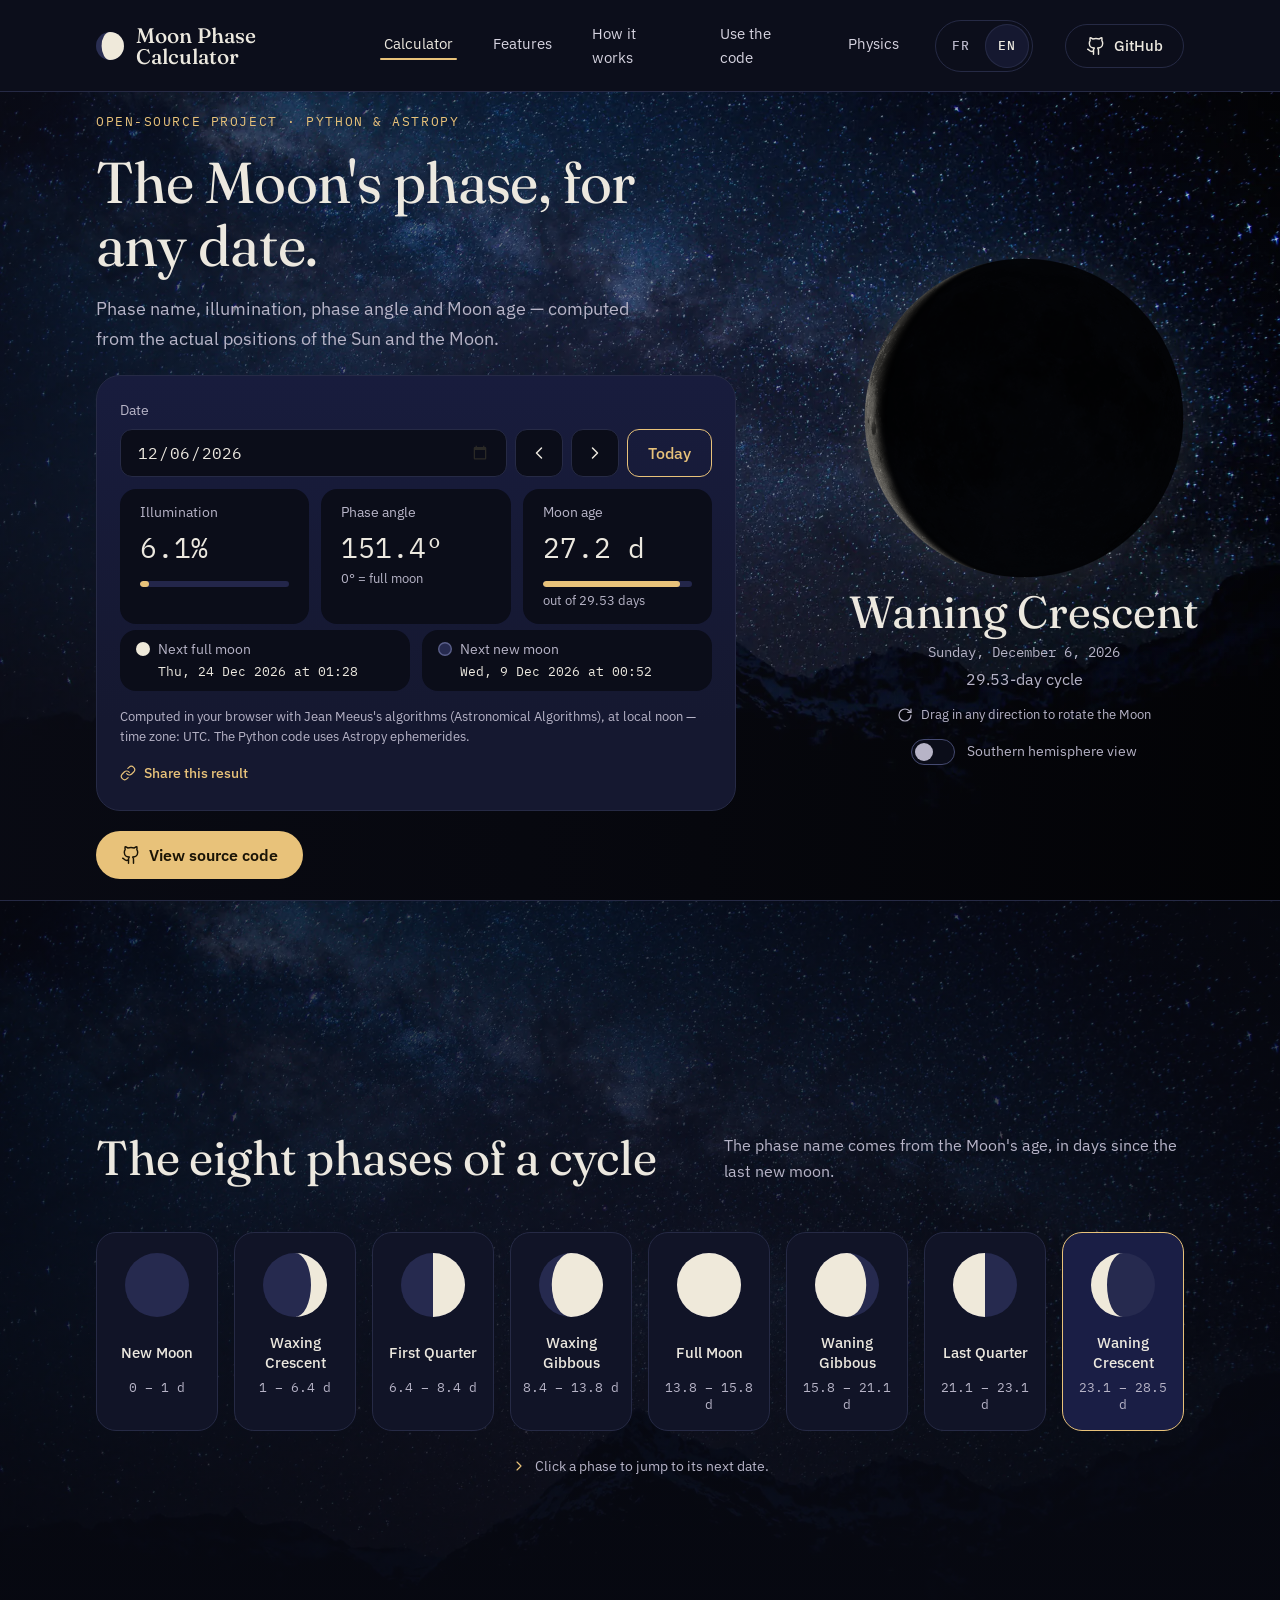
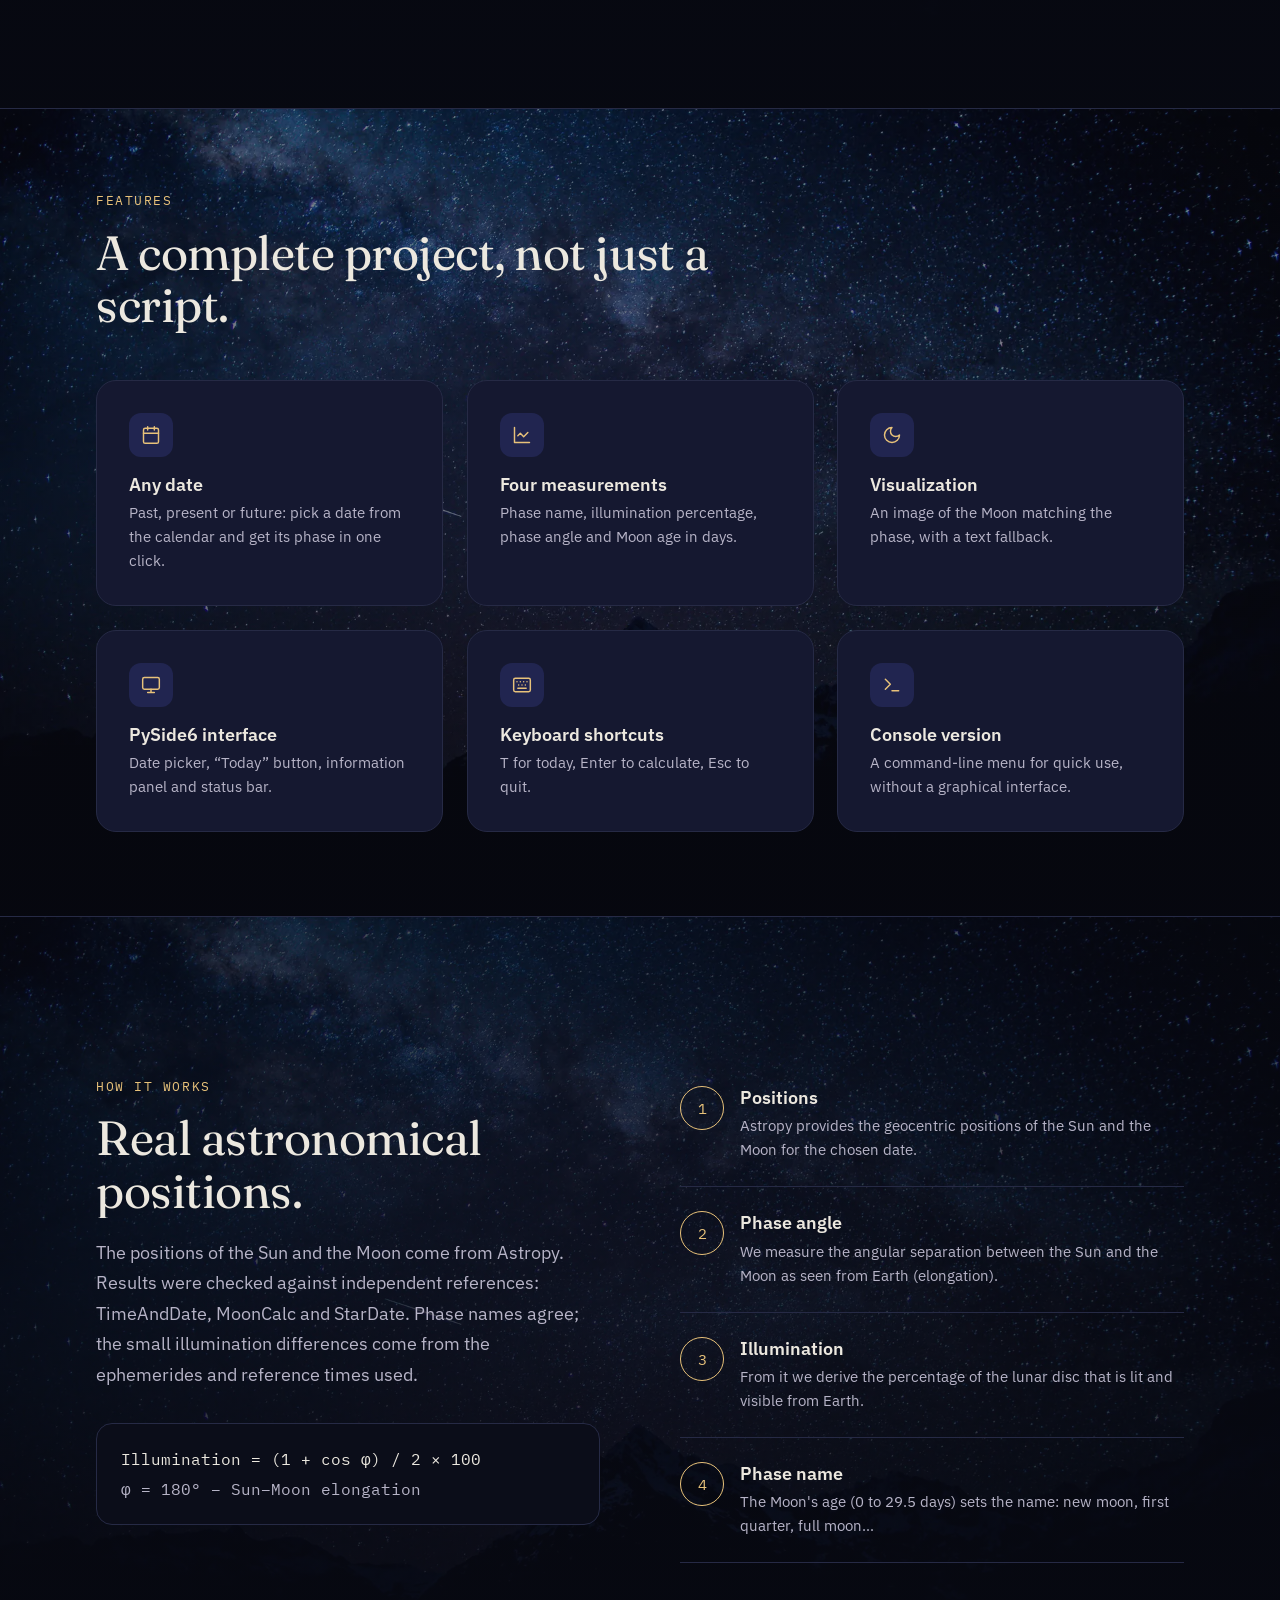
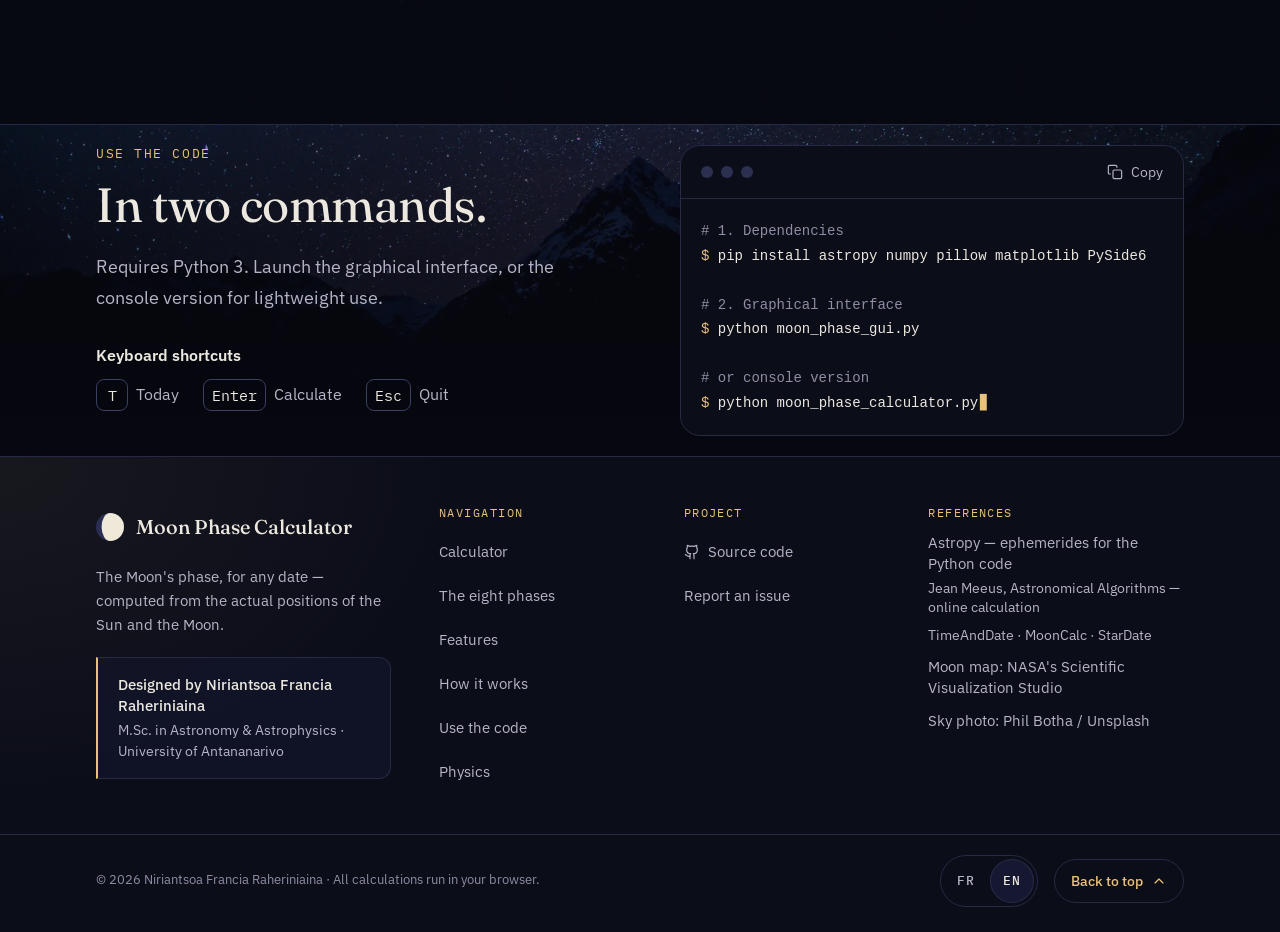
==== commit 7f87d247: "Page Physique : fonds unis, sans la photo du ciel Co-Authored-By: Claude Opus 5.5 <noreply@anthropic" ====
--- a/site/index.html
+++ b/site/index.html
@@ -34,7 +34,7 @@
   <link rel="preconnect" href="https://fonts.gstatic.com" crossorigin>
   <link rel="stylesheet" href="https://fonts.googleapis.com/css2?family=Fraunces:opsz,wght@9..144,400&family=IBM+Plex+Mono:wght@400&family=IBM+Plex+Sans:wght@400;500;600&display=swap">
   <link rel="preload" href="assets/moon-poster.webp" as="image" type="image/webp">
-  <link rel="stylesheet" href="css/styles.css?v=2026-09-26m">
+  <link rel="stylesheet" href="css/styles.css?v=2026-09-26n">
   <script type="module" src="js/app.js"></script>
   <script>
     /* Une ancienne version du site installait un service worker qui servait du CSS/JS périmé.
--- a/site/css/styles.css
+++ b/site/css/styles.css
@@ -694,6 +694,9 @@
    ========================================================================== */
 .article { scroll-snap-type: none; }
 .article .section, .article .page-intro { min-height: 0; display: block; }
+/* Page de lecture : fonds unis, sans photo (alternance sombre / un peu plus clair). */
+.article .section { background: var(--bg); }
+.article .section-alt { background: var(--bg-alt); }
 .article .section { padding-block: var(--s-16); }
 .page-intro { padding-block: var(--s-12) var(--s-16); }
 .page-intro h1 { max-width: 16ch; margin-bottom: var(--s-4); }
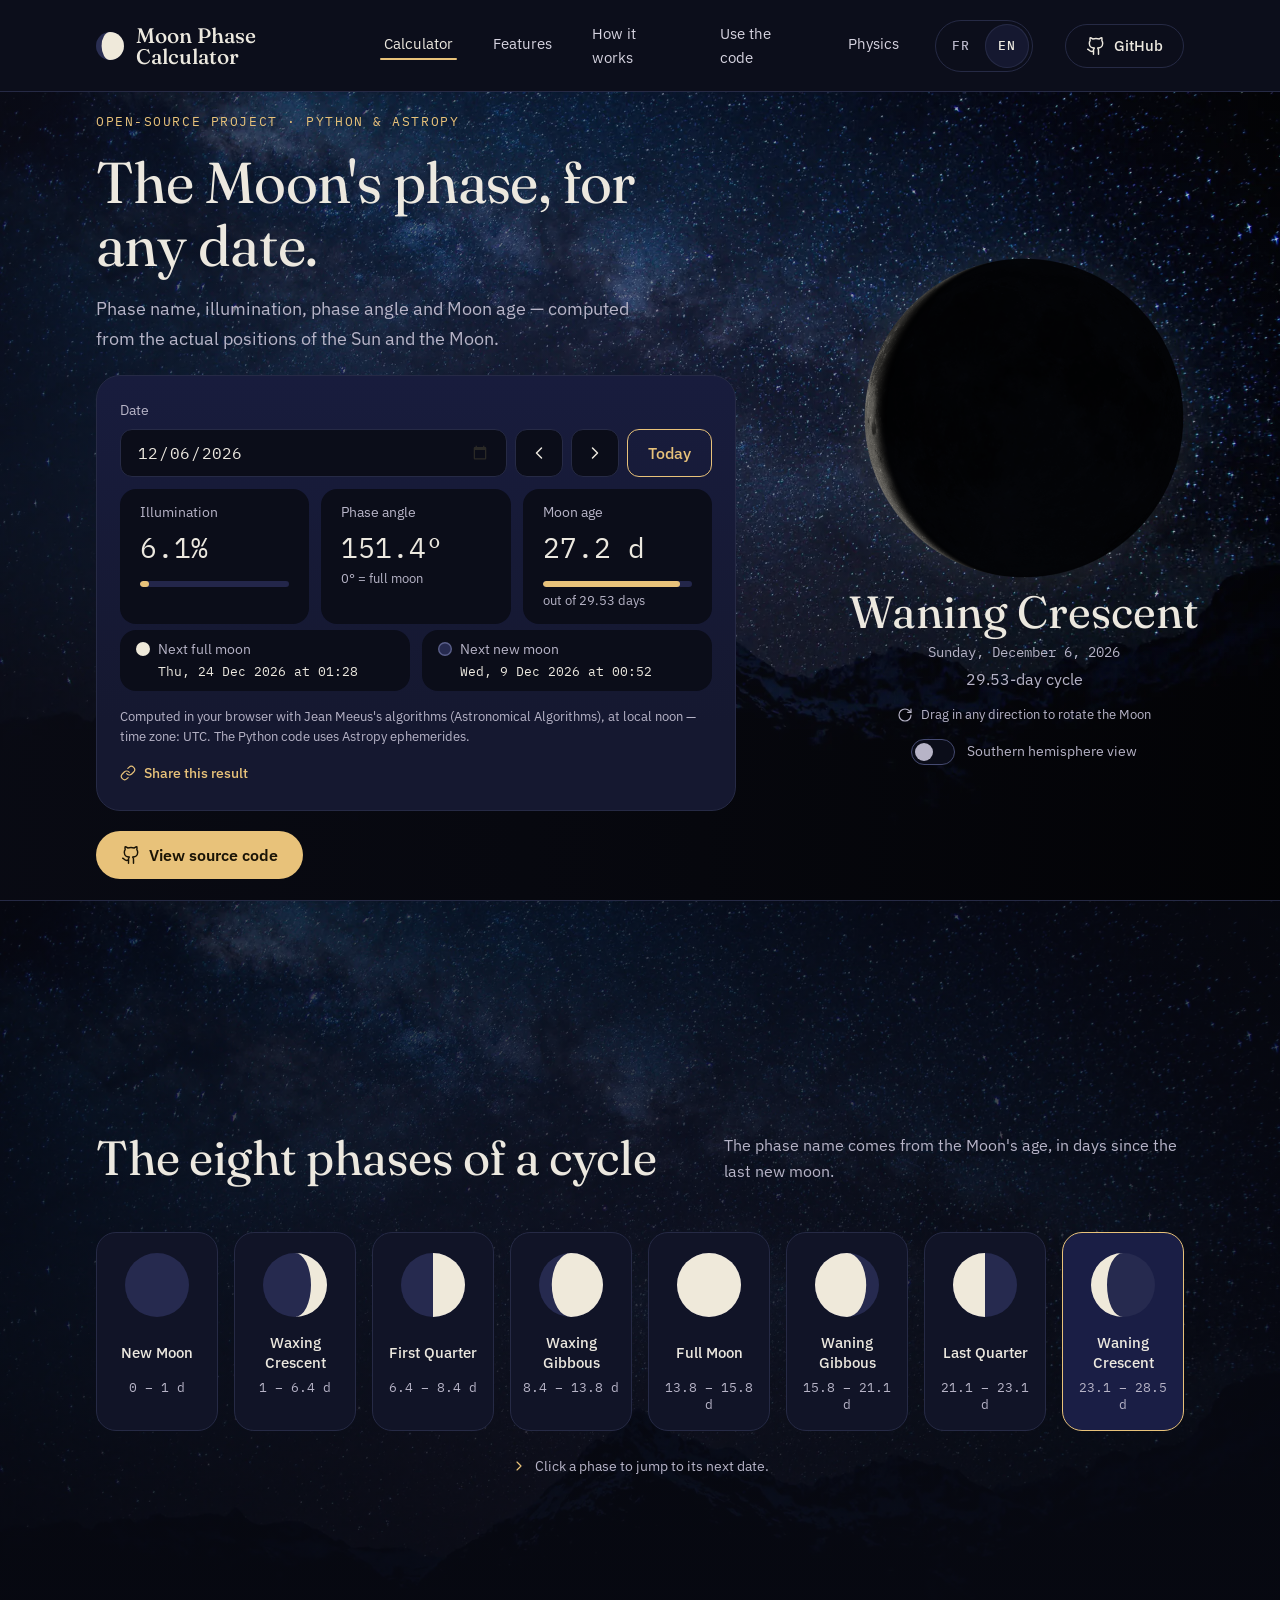
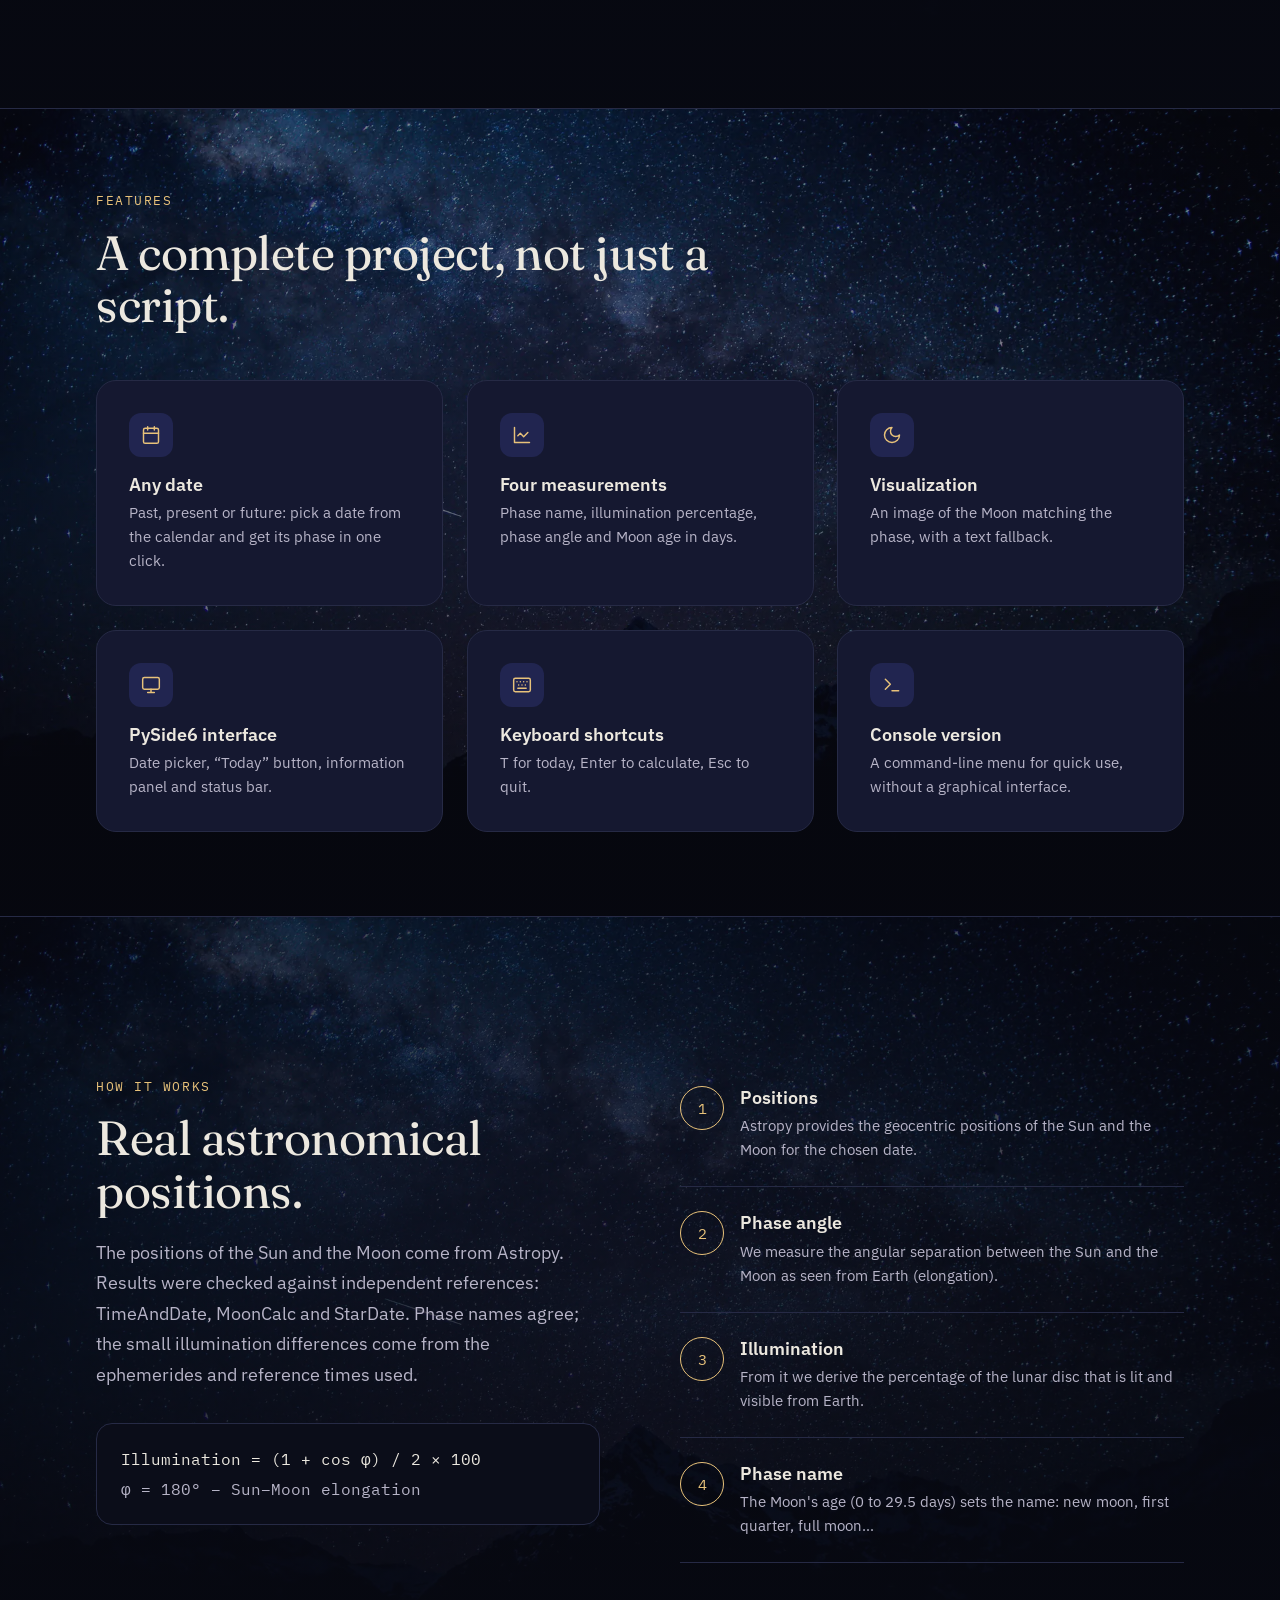
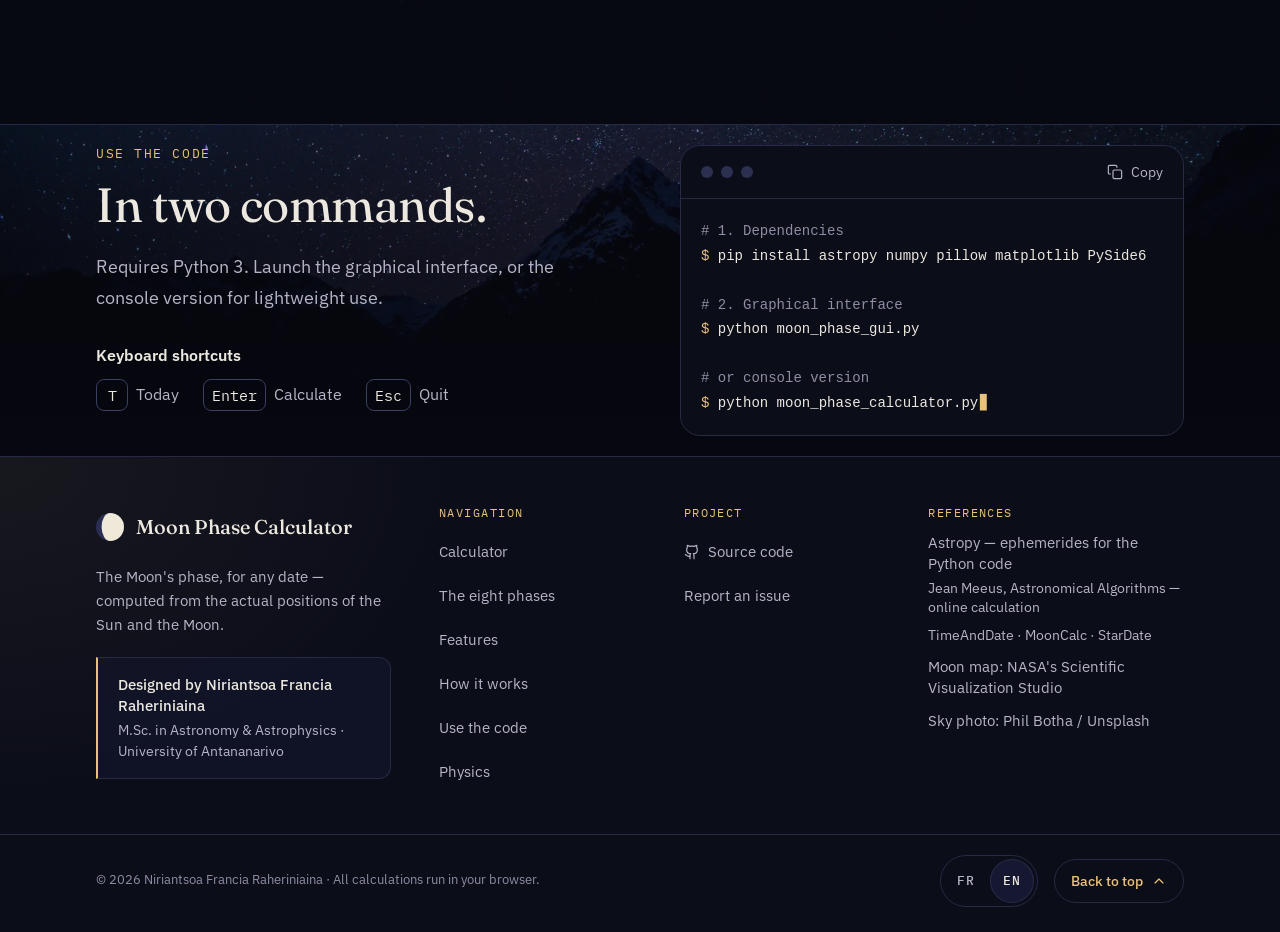
==== commit dff61171: "Page Physique : une section par écran Défilement calé section par section comme sur l'accueil. Titre" ====
--- a/site/index.html
+++ b/site/index.html
@@ -34,7 +34,7 @@
   <link rel="preconnect" href="https://fonts.gstatic.com" crossorigin>
   <link rel="stylesheet" href="https://fonts.googleapis.com/css2?family=Fraunces:opsz,wght@9..144,400&family=IBM+Plex+Mono:wght@400&family=IBM+Plex+Sans:wght@400;500;600&display=swap">
   <link rel="preload" href="assets/moon-poster.webp" as="image" type="image/webp">
-  <link rel="stylesheet" href="css/styles.css?v=2026-09-26n">
+  <link rel="stylesheet" href="css/styles.css?v=2026-09-26o">
   <script type="module" src="js/app.js"></script>
   <script>
     /* Une ancienne version du site installait un service worker qui servait du CSS/JS périmé.
--- a/site/css/styles.css
+++ b/site/css/styles.css
@@ -692,8 +692,7 @@
 /* ==========================================================================
    Page « Physique » (physique.html, <html class="article">)
    ========================================================================== */
-.article { scroll-snap-type: none; }
-.article .section, .article .page-intro { min-height: 0; display: block; }
+/* Une section à la fois, comme sur l'accueil : chaque section remplit l'écran et le défilement s'y cale. */
 /* Page de lecture : fonds unis, sans photo (alternance sombre / un peu plus clair). */
 .article .section { background: var(--bg); }
 .article .section-alt { background: var(--bg-alt); }
@@ -811,3 +810,20 @@
   display: grid; place-items: center; width: 22px; height: 22px; flex: none; border-radius: 50%;
   background: var(--accent); color: var(--on-accent); font: 600 0.75rem/1 var(--font-mono);
 }
+
+/* Page « Physique » : une section par écran */
+.article .prose > h2 { color: var(--text); }
+.article .prose > .eyebrow + h2 { margin-top: 0; }
+.aside-col { display: grid; gap: var(--s-4); }
+.aside-col .formula { margin: 0; }
+.aside-note { font-size: 0.9375rem; line-height: 1.7; color: var(--text-2); }
+/* La dernière section a son propre écran ; le pied de page reste accessible après elle. */
+.article .section:last-of-type { min-height: calc(100vh - var(--header-h)); min-height: calc(100svh - var(--header-h)); }
+.article .site-footer { scroll-snap-align: end; }
+@media (min-width: 1200px) {
+  .article .section { padding-block: var(--s-10); }
+  .article .page-intro { padding-block: var(--s-10); }
+  .demo .orbit { display: block; max-width: 440px; margin-inline: auto; }
+  .demo-panel { margin-top: var(--s-2); }
+  .demo-controls { margin-top: var(--s-3); }
+}
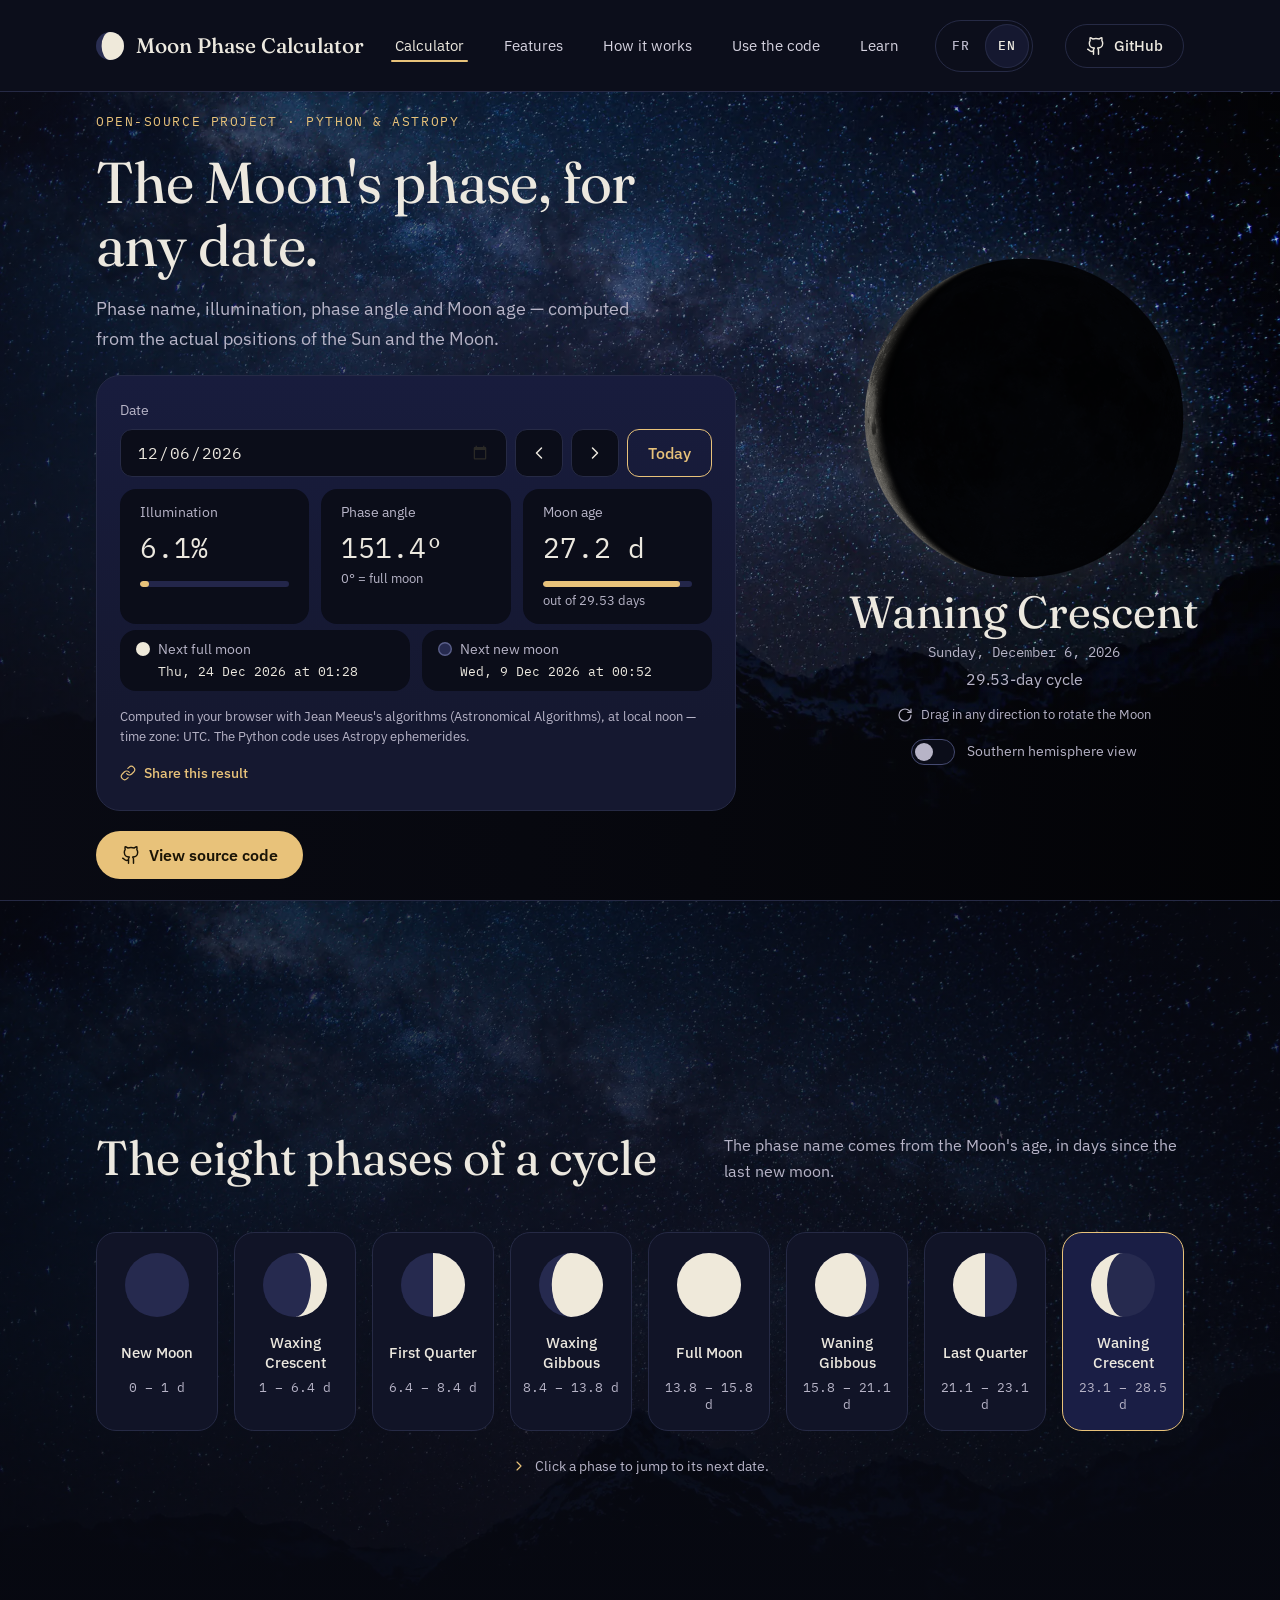
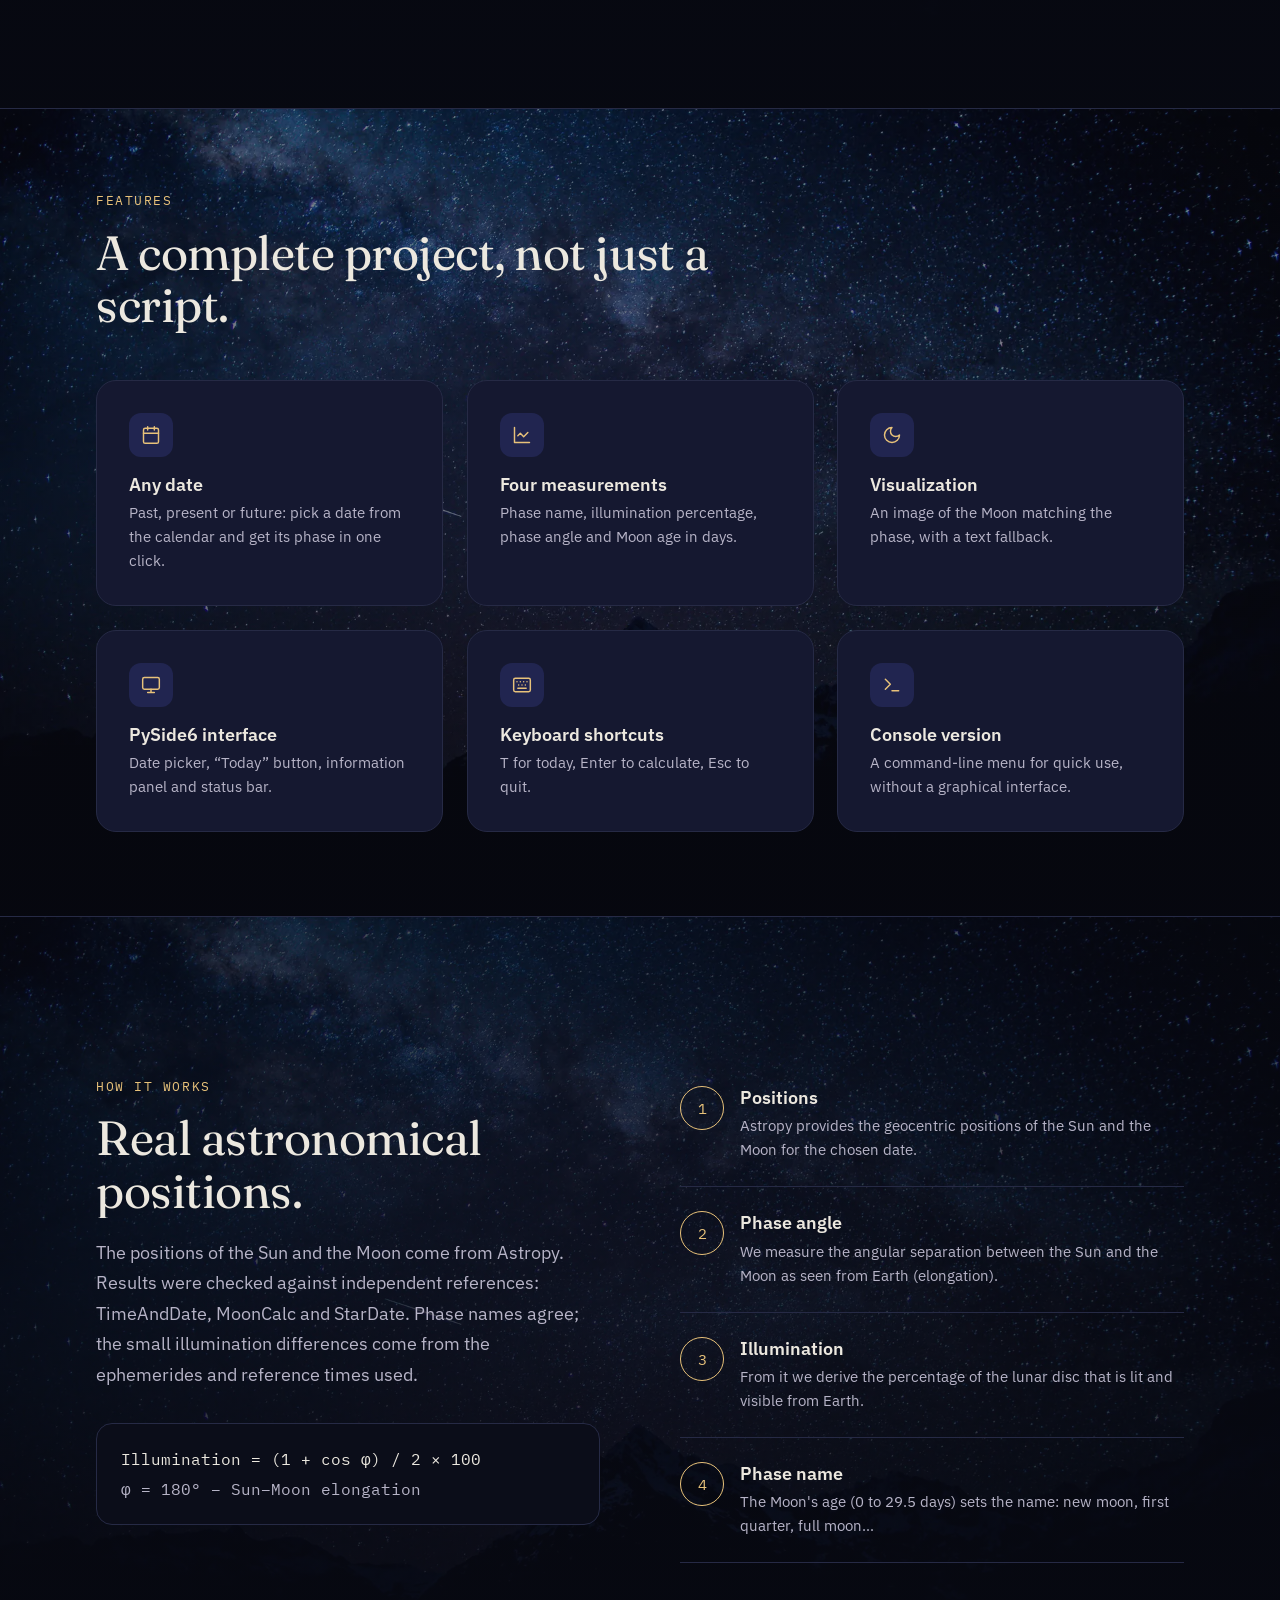
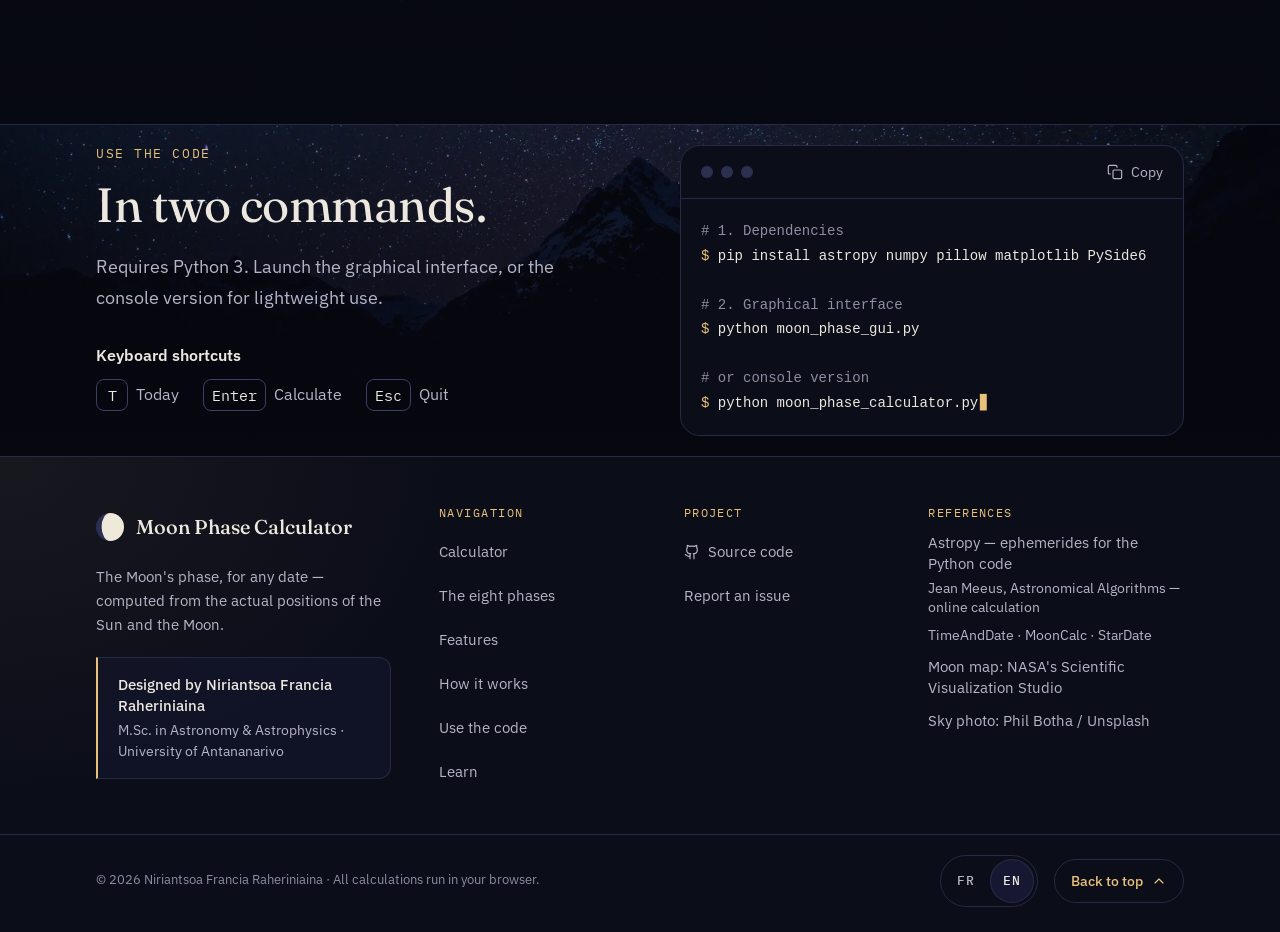
==== commit 2f1194f3: "Menu : « Physique » devient « Comprendre » (EN : « Learn ») Co-Authored-By: Claude Opus 5.5 <noreply" ====
--- a/site/index.html
+++ b/site/index.html
@@ -118,7 +118,7 @@
             <li><a href="#fonctionnalites" data-i18n="nav.features">Fonctionnalités</a></li>
             <li><a href="#comment" data-i18n="nav.how">Comment ça marche</a></li>
             <li><a href="#code" data-i18n="nav.install">Utiliser le code</a></li>
-            <li><a href="physique.html" data-i18n="nav.physics">Physique</a></li>
+            <li><a href="physique.html" data-i18n="nav.physics">Comprendre</a></li>
           </ul>
         </nav>
         <div class="lang-switch" role="group" data-i18n-aria-label="lang.label" aria-label="Langue">
@@ -399,7 +399,7 @@
           <li><a href="#fonctionnalites" data-i18n="nav.features">Fonctionnalités</a></li>
           <li><a href="#comment" data-i18n="nav.how">Comment ça marche</a></li>
           <li><a href="#code" data-i18n="nav.install">Utiliser le code</a></li>
-            <li><a href="physique.html" data-i18n="nav.physics">Physique</a></li>
+            <li><a href="physique.html" data-i18n="nav.physics">Comprendre</a></li>
         </ul>
       </nav>
 
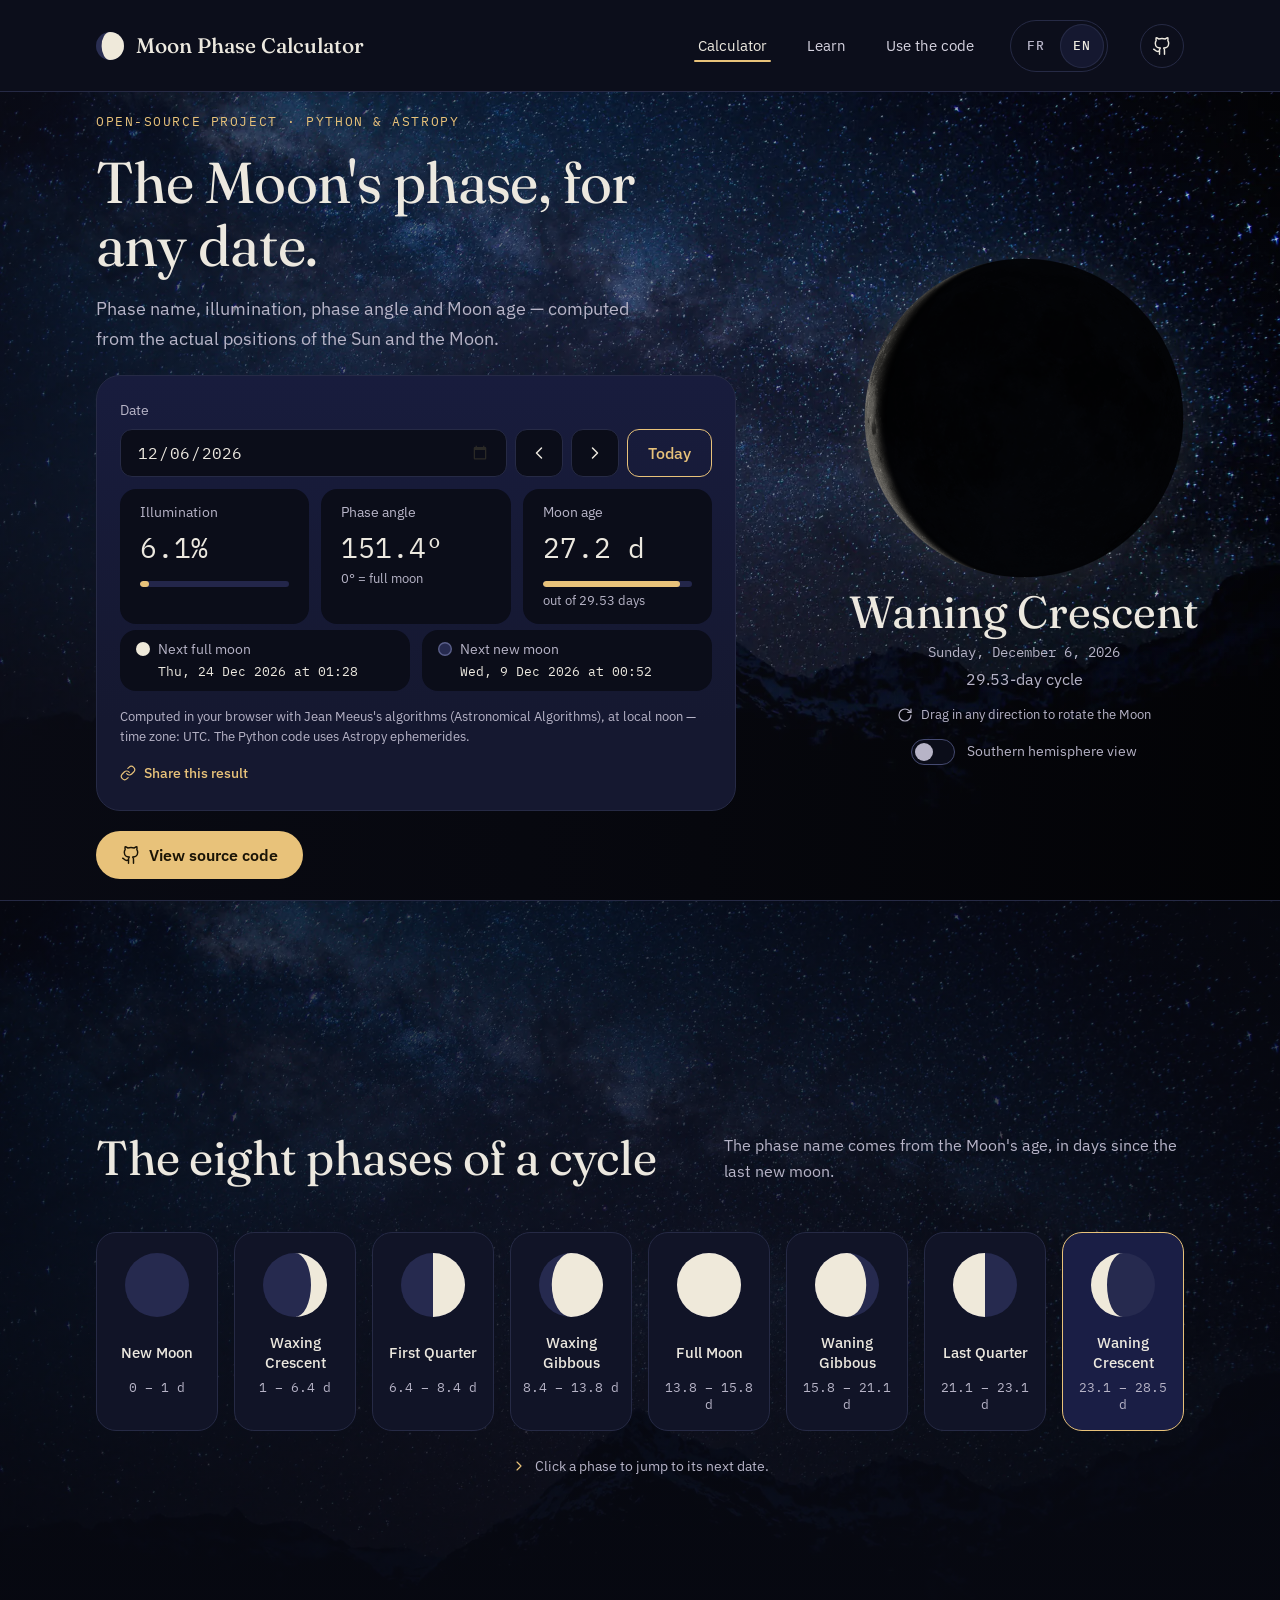
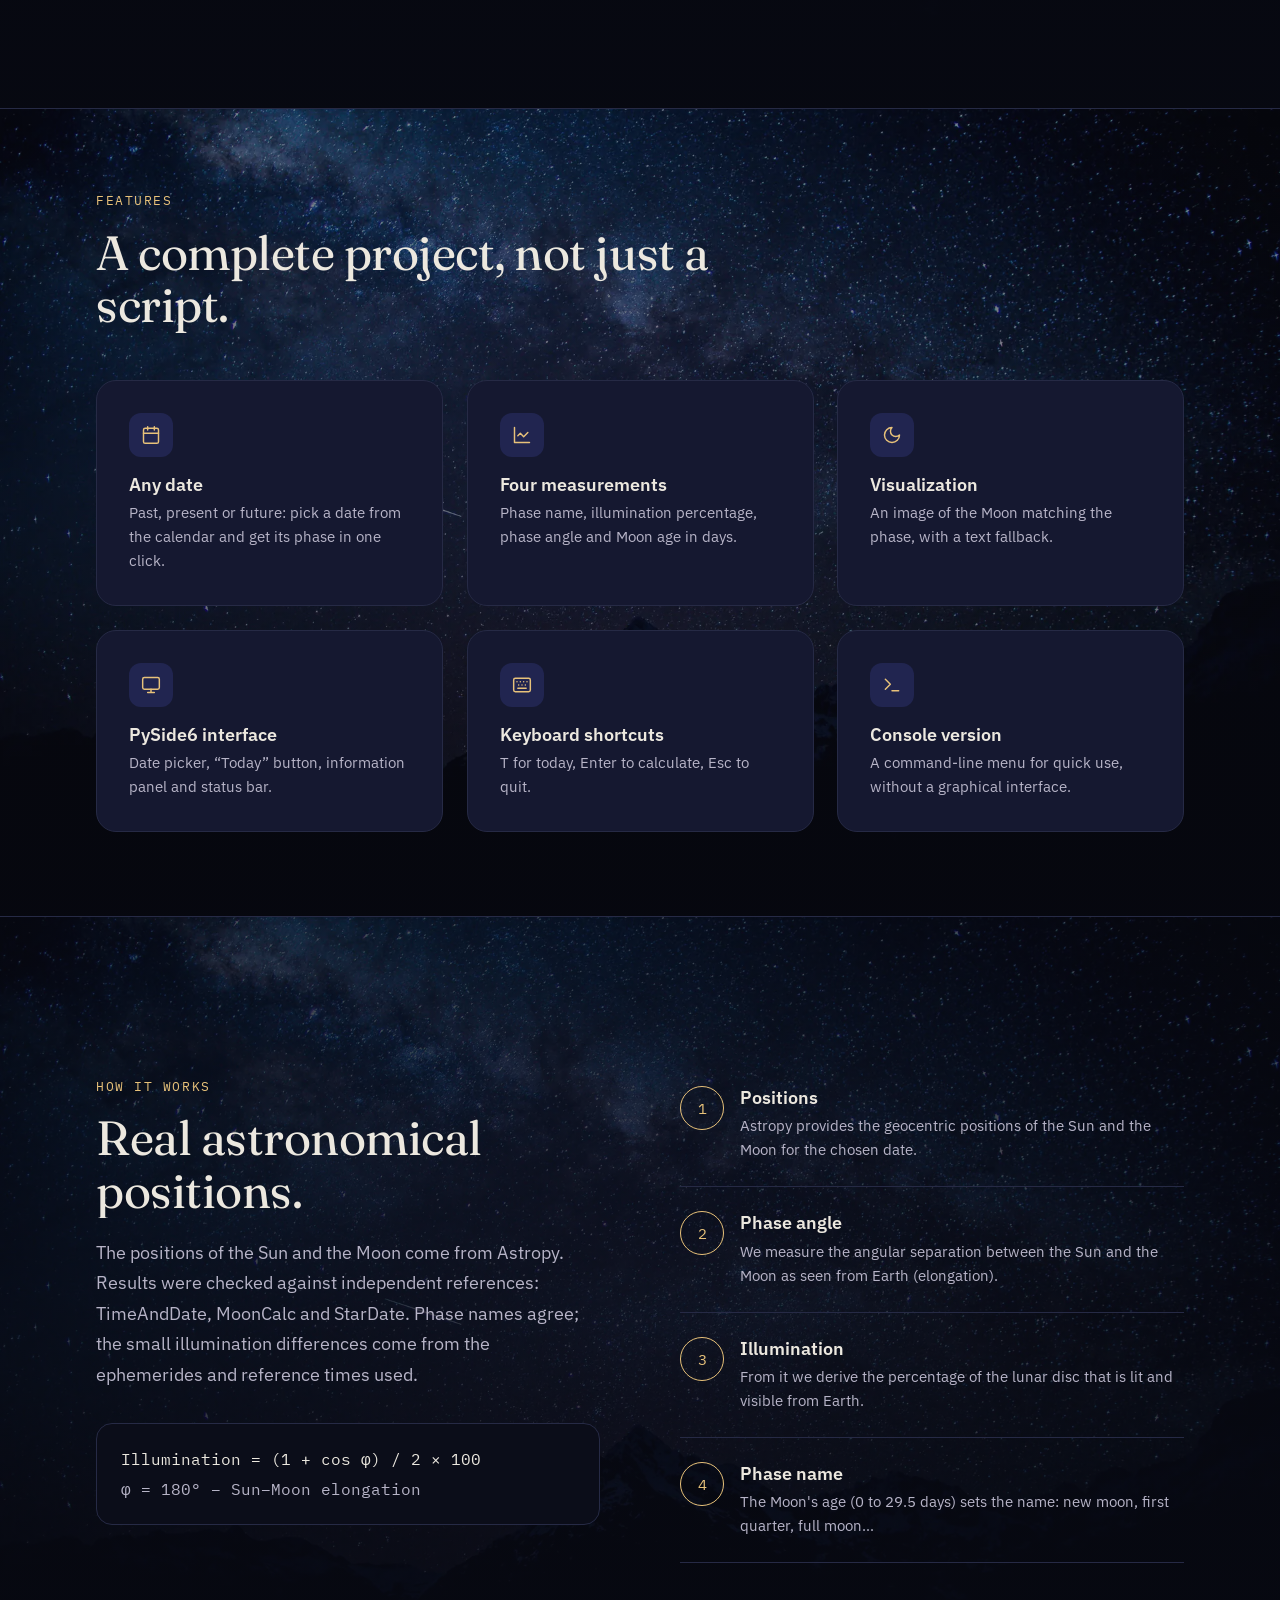
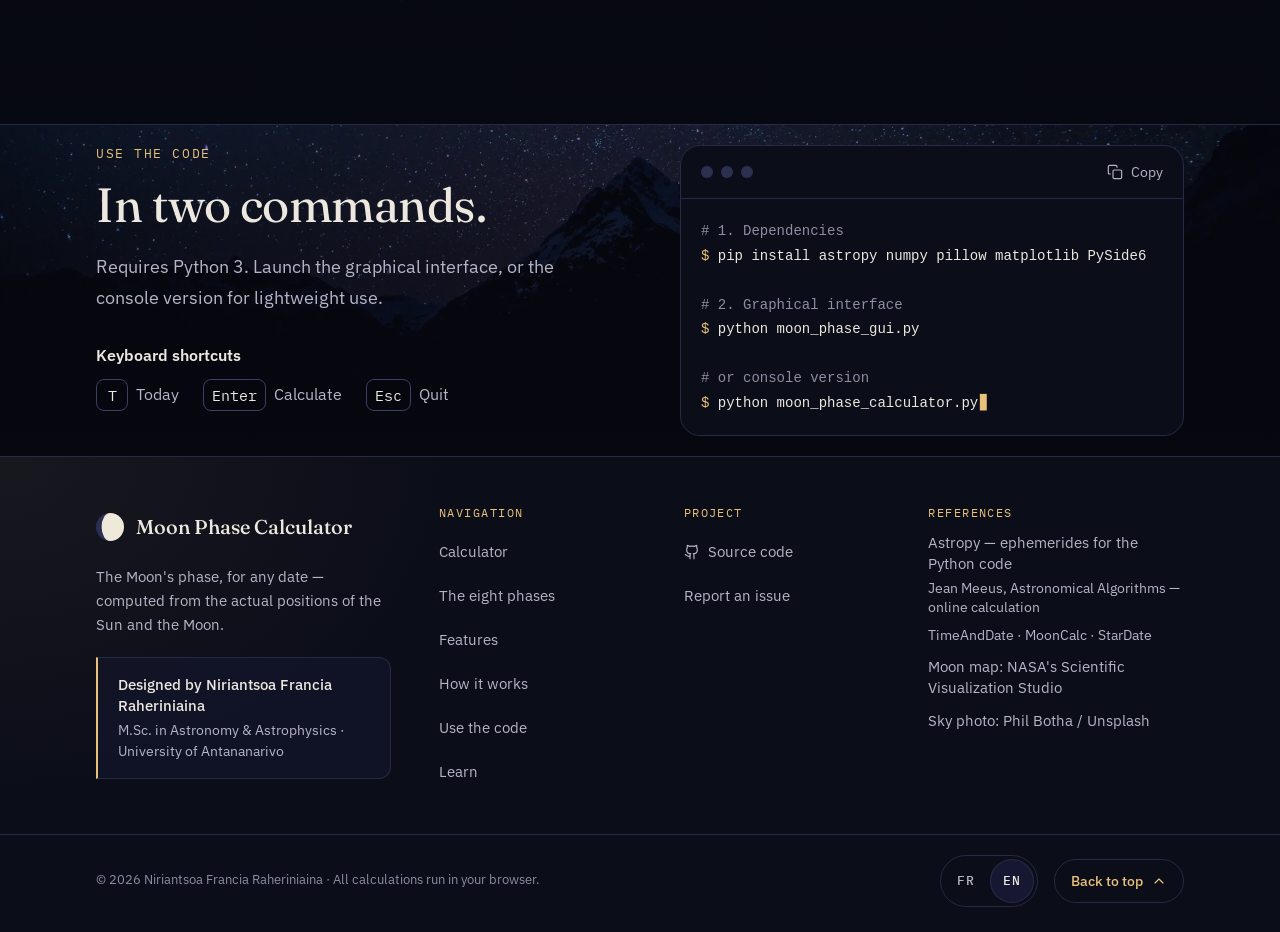
==== commit ed950279: "Allège le menu : Calculateur · Comprendre · Utiliser le code « Fonctionnalités » et « Comment ça mar" ====
--- a/site/index.html
+++ b/site/index.html
@@ -34,7 +34,7 @@
   <link rel="preconnect" href="https://fonts.gstatic.com" crossorigin>
   <link rel="stylesheet" href="https://fonts.googleapis.com/css2?family=Fraunces:opsz,wght@9..144,400&family=IBM+Plex+Mono:wght@400&family=IBM+Plex+Sans:wght@400;500;600&display=swap">
   <link rel="preload" href="assets/moon-poster.webp" as="image" type="image/webp">
-  <link rel="stylesheet" href="css/styles.css?v=2026-09-26o">
+  <link rel="stylesheet" href="css/styles.css?v=2026-09-26p">
   <script type="module" src="js/app.js"></script>
   <script>
     /* Une ancienne version du site installait un service worker qui servait du CSS/JS périmé.
@@ -115,18 +115,16 @@
         <nav data-i18n-aria-label="nav.label" aria-label="Navigation principale">
           <ul class="nav-list">
             <li><a href="#calculateur" data-i18n="nav.calculator">Calculateur</a></li>
-            <li><a href="#fonctionnalites" data-i18n="nav.features">Fonctionnalités</a></li>
-            <li><a href="#comment" data-i18n="nav.how">Comment ça marche</a></li>
+            <li><a href="physique.html" data-i18n="nav.physics">Comprendre</a></li>
             <li><a href="#code" data-i18n="nav.install">Utiliser le code</a></li>
-            <li><a href="physique.html" data-i18n="nav.physics">Comprendre</a></li>
           </ul>
         </nav>
         <div class="lang-switch" role="group" data-i18n-aria-label="lang.label" aria-label="Langue">
           <button type="button" data-lang="fr" aria-pressed="true" lang="fr"><abbr title="Français">FR</abbr></button>
           <button type="button" data-lang="en" aria-pressed="false" lang="en"><abbr title="English">EN</abbr></button>
         </div>
-        <a class="btn btn-outline btn-sm" href="https://github.com/niriantsoa1304/Moon_Phase_Calculator_Francia">
-          <svg class="icon" aria-hidden="true"><use href="#i-github"/></svg>GitHub
+        <a class="btn btn-outline btn-sm gh-btn" href="https://github.com/niriantsoa1304/Moon_Phase_Calculator_Francia" title="GitHub">
+          <svg class="icon" aria-hidden="true"><use href="#i-github"/></svg><span class="gh-label">GitHub</span>
         </a>
       </div>
     </div>
--- a/site/css/styles.css
+++ b/site/css/styles.css
@@ -518,6 +518,9 @@
   .nav-list a[aria-current="true"]::after { transform: scaleX(1); }
   .lang-switch { align-self: center; }
   .menu .btn-outline { align-self: center; }
+  /* Bouton GitHub réduit à son icône sur ordinateur (le texte reste lu par les lecteurs d'écran). */
+  .gh-btn { width: 44px; padding: 0; }
+  .gh-label { position: absolute; width: 1px; height: 1px; overflow: hidden; clip: rect(0 0 0 0); white-space: nowrap; }
   .logo { font-size: 1.3125rem; }
 
   html { scroll-snap-type: y mandatory; }
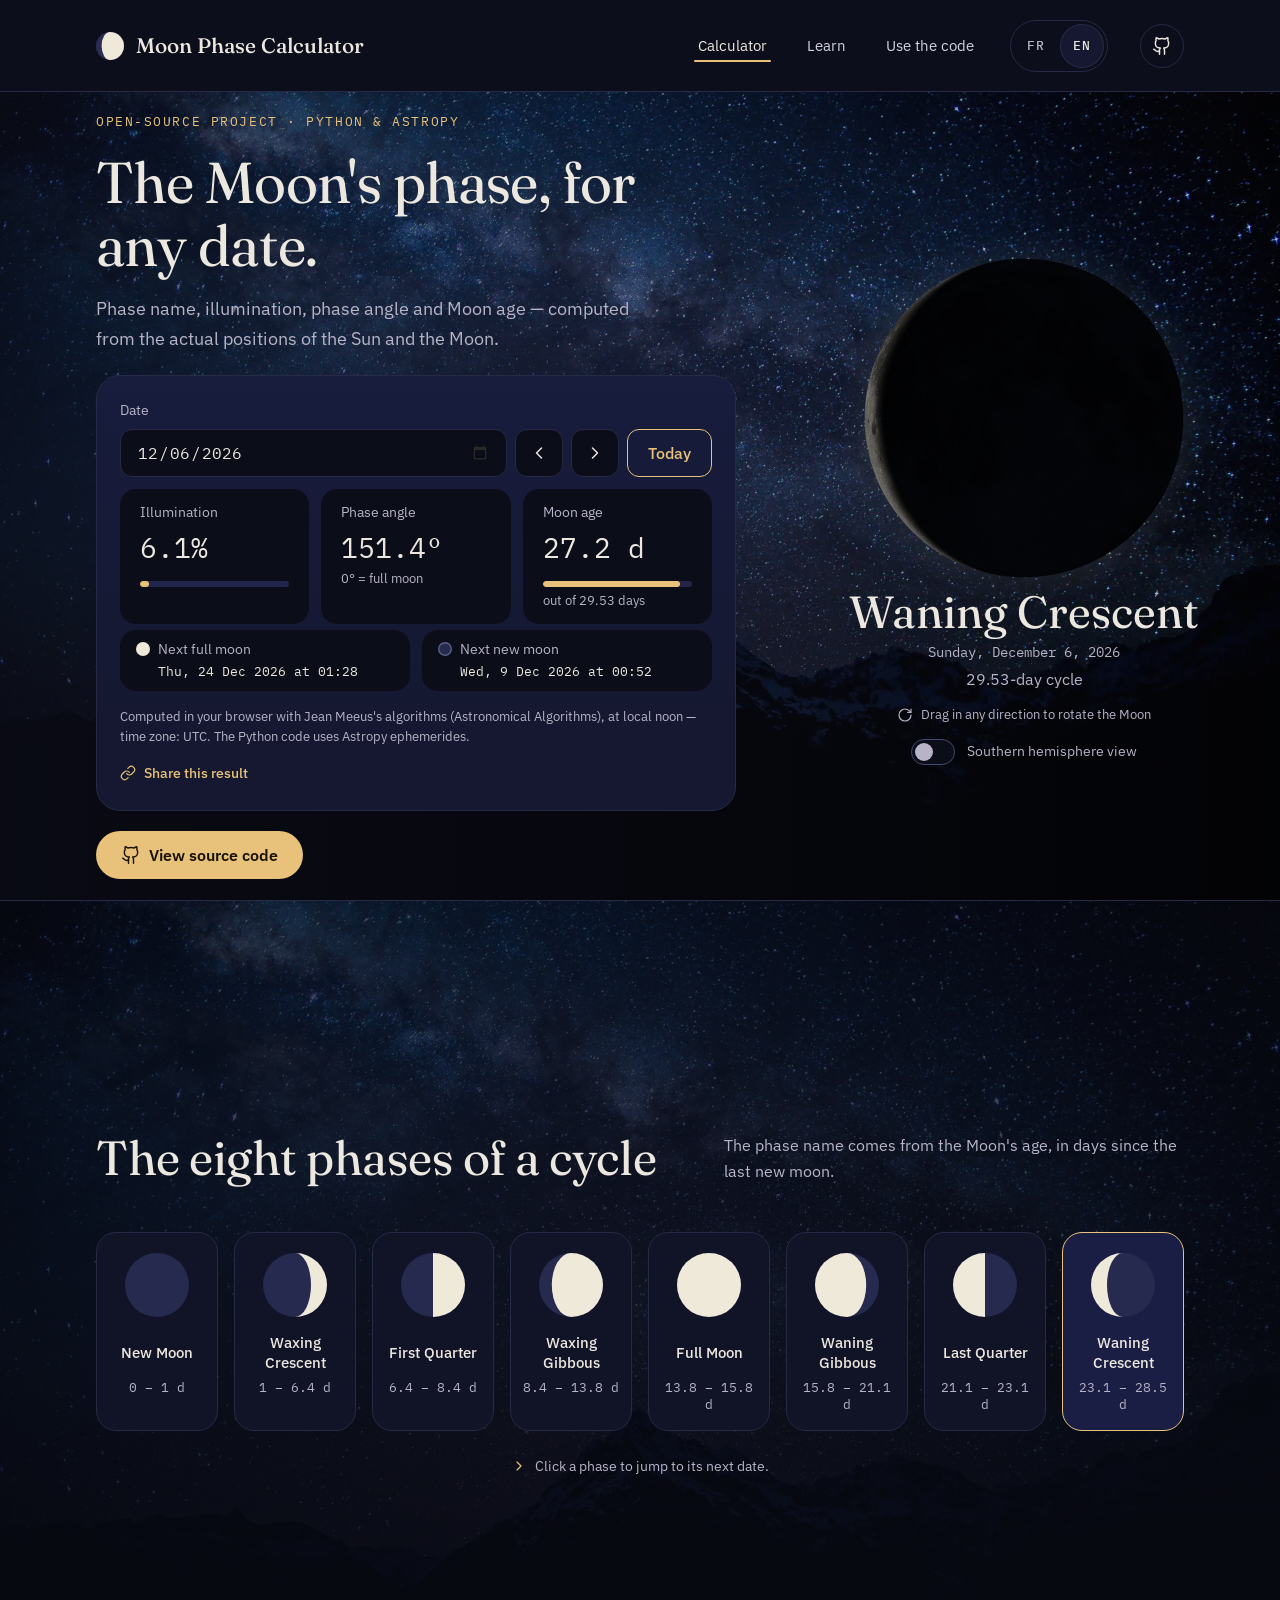
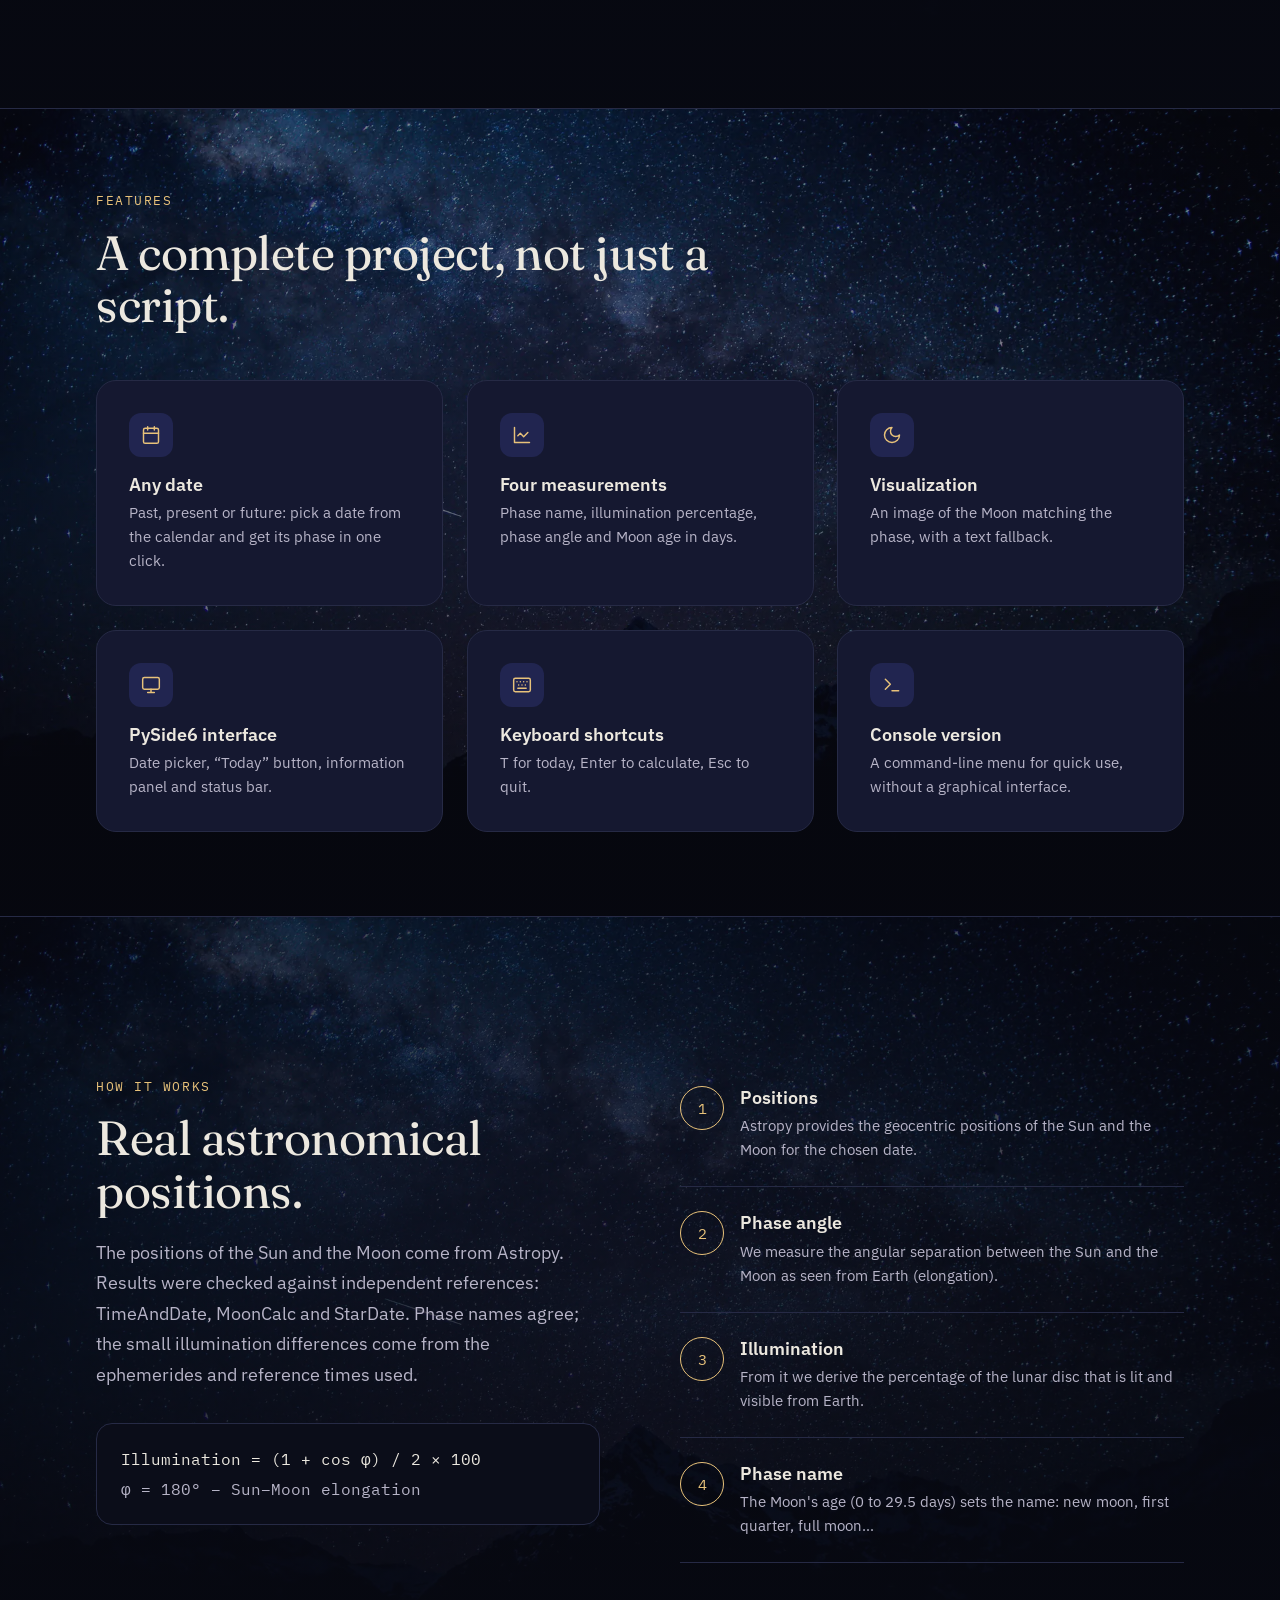
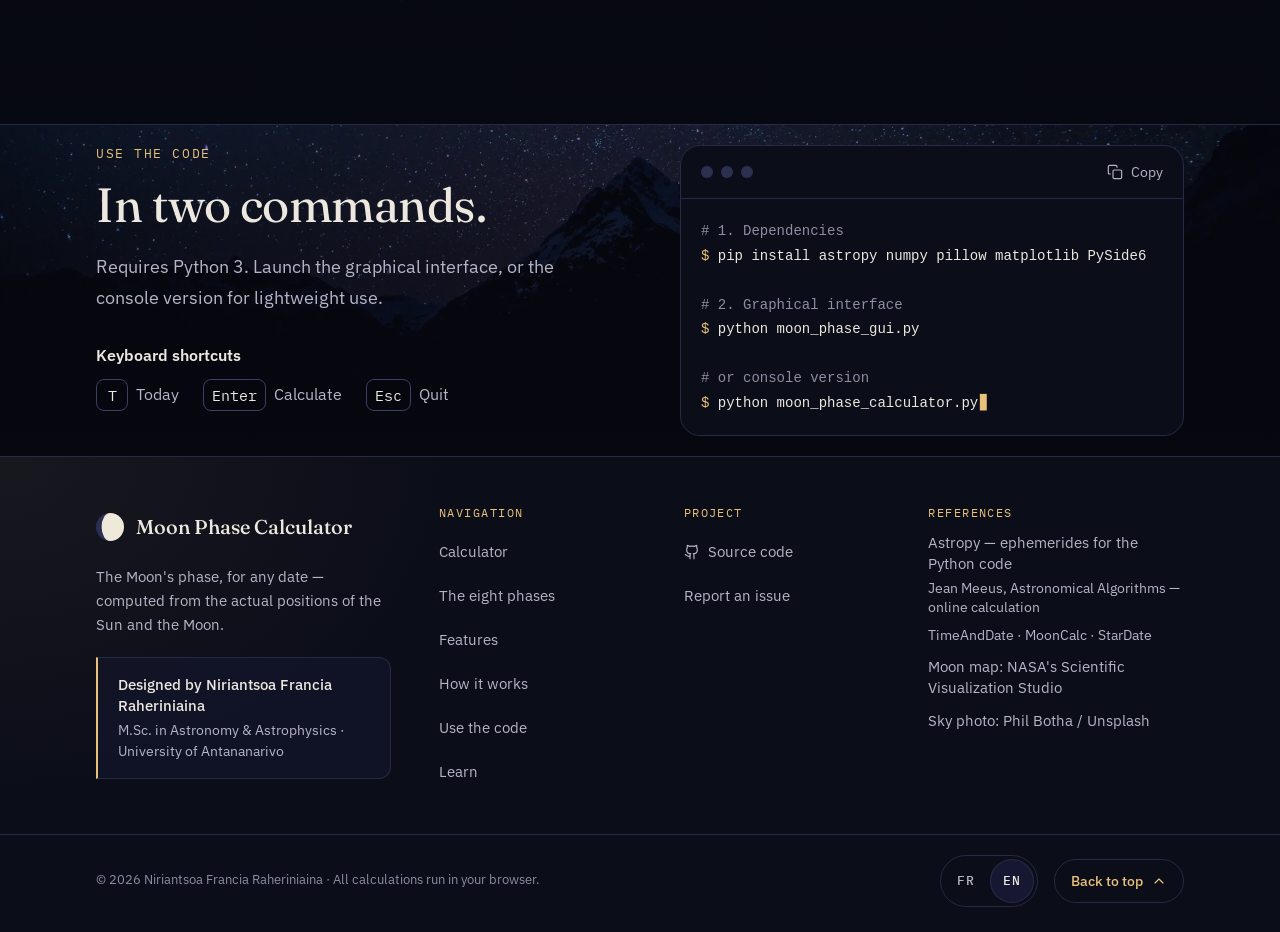
==== commit 10446e99: "En-tête plus transparent (fond 88 % → 62 %, flou renforcé) Co-Authored-By: Claude Opus 5.5 <noreply@" ====
--- a/site/index.html
+++ b/site/index.html
@@ -34,7 +34,7 @@
   <link rel="preconnect" href="https://fonts.gstatic.com" crossorigin>
   <link rel="stylesheet" href="https://fonts.googleapis.com/css2?family=Fraunces:opsz,wght@9..144,400&family=IBM+Plex+Mono:wght@400&family=IBM+Plex+Sans:wght@400;500;600&display=swap">
   <link rel="preload" href="assets/moon-poster.webp" as="image" type="image/webp">
-  <link rel="stylesheet" href="css/styles.css?v=2026-09-26p">
+  <link rel="stylesheet" href="css/styles.css?v=2026-09-26q">
   <script type="module" src="js/app.js"></script>
   <script>
     /* Une ancienne version du site installait un service worker qui servait du CSS/JS périmé.
--- a/site/css/styles.css
+++ b/site/css/styles.css
@@ -125,8 +125,8 @@
 /* ---------- En-tête ---------- */
 .site-header {
   position: sticky; top: 0; z-index: 50;
-  background: rgba(13, 15, 28, 0.88);
-  -webkit-backdrop-filter: blur(12px); backdrop-filter: blur(12px);
+  background: rgba(13, 15, 28, 0.62);
+  -webkit-backdrop-filter: blur(14px) saturate(1.2); backdrop-filter: blur(14px) saturate(1.2);
   border-bottom: 1px solid var(--border);
 }
 .header-inner { display: flex; align-items: center; justify-content: space-between; min-height: calc(var(--header-h) - 1px); gap: var(--s-4); } /* + 1 px de bordure */
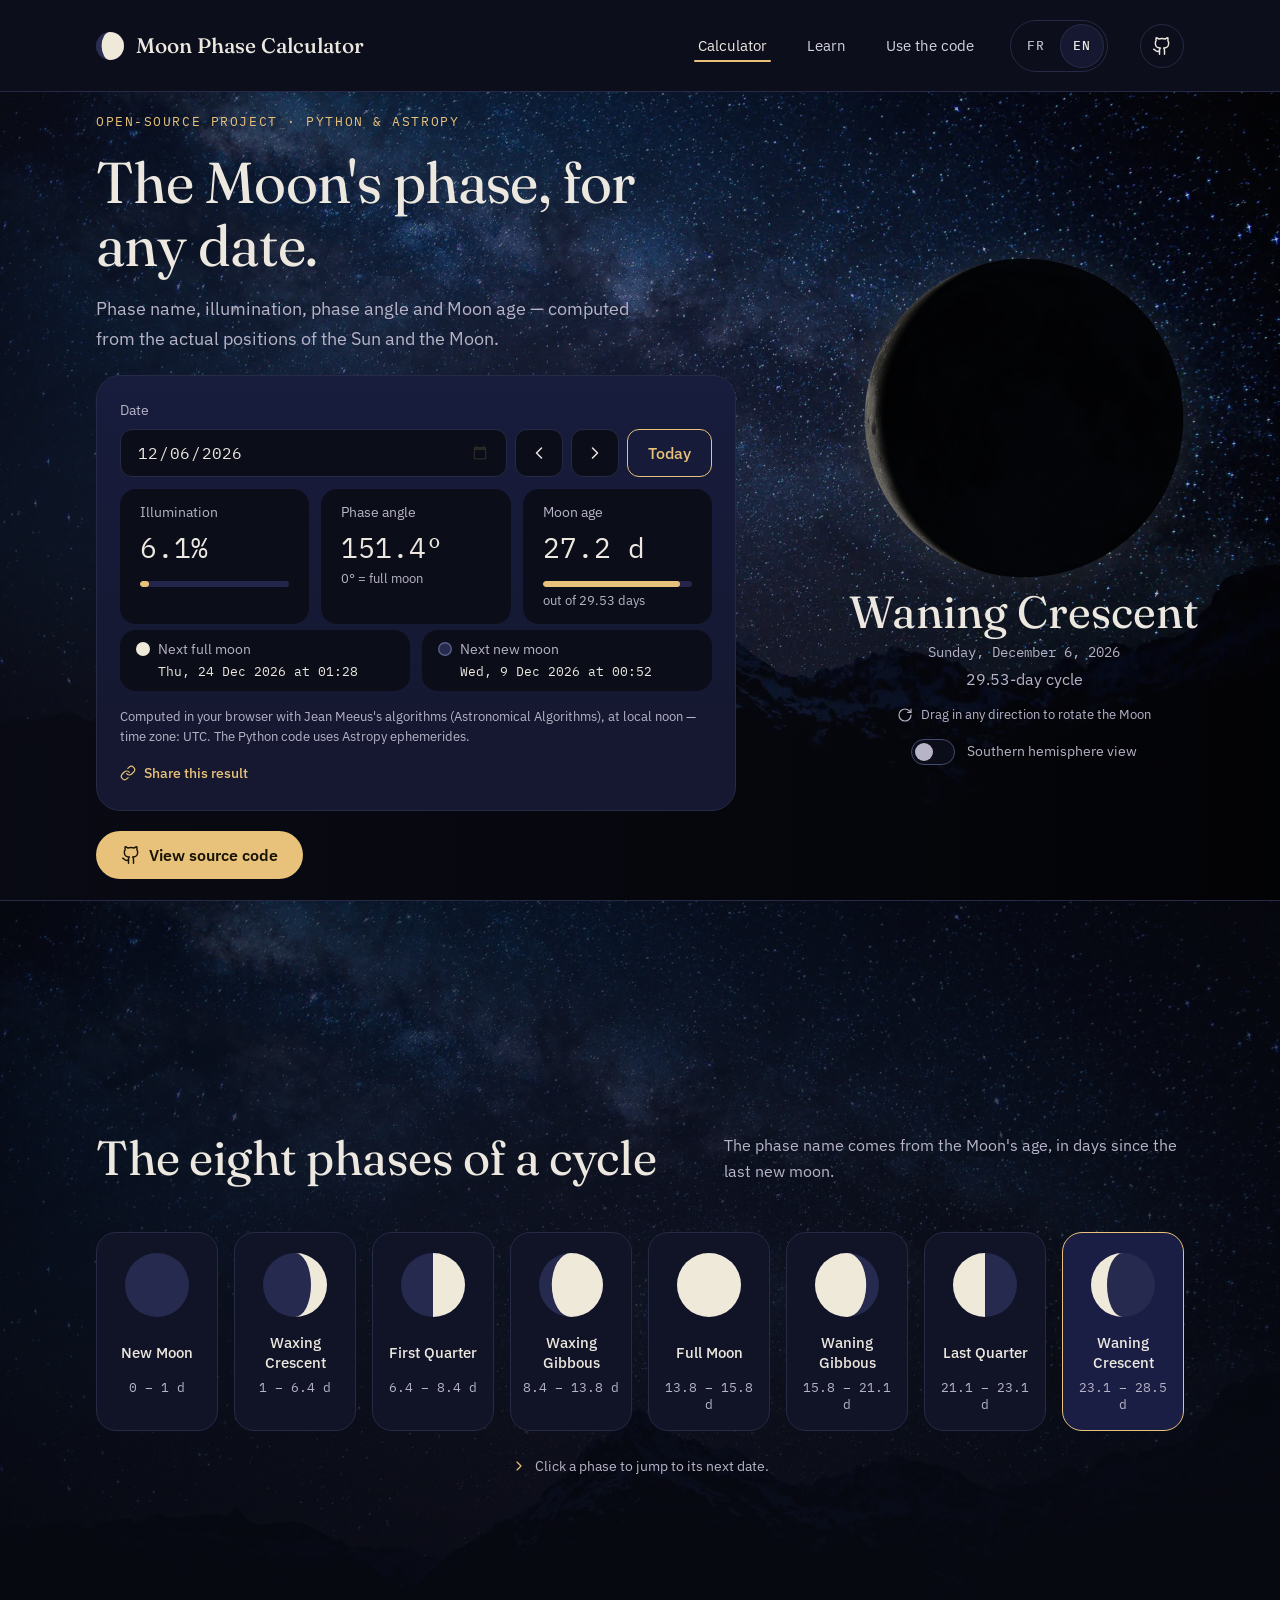
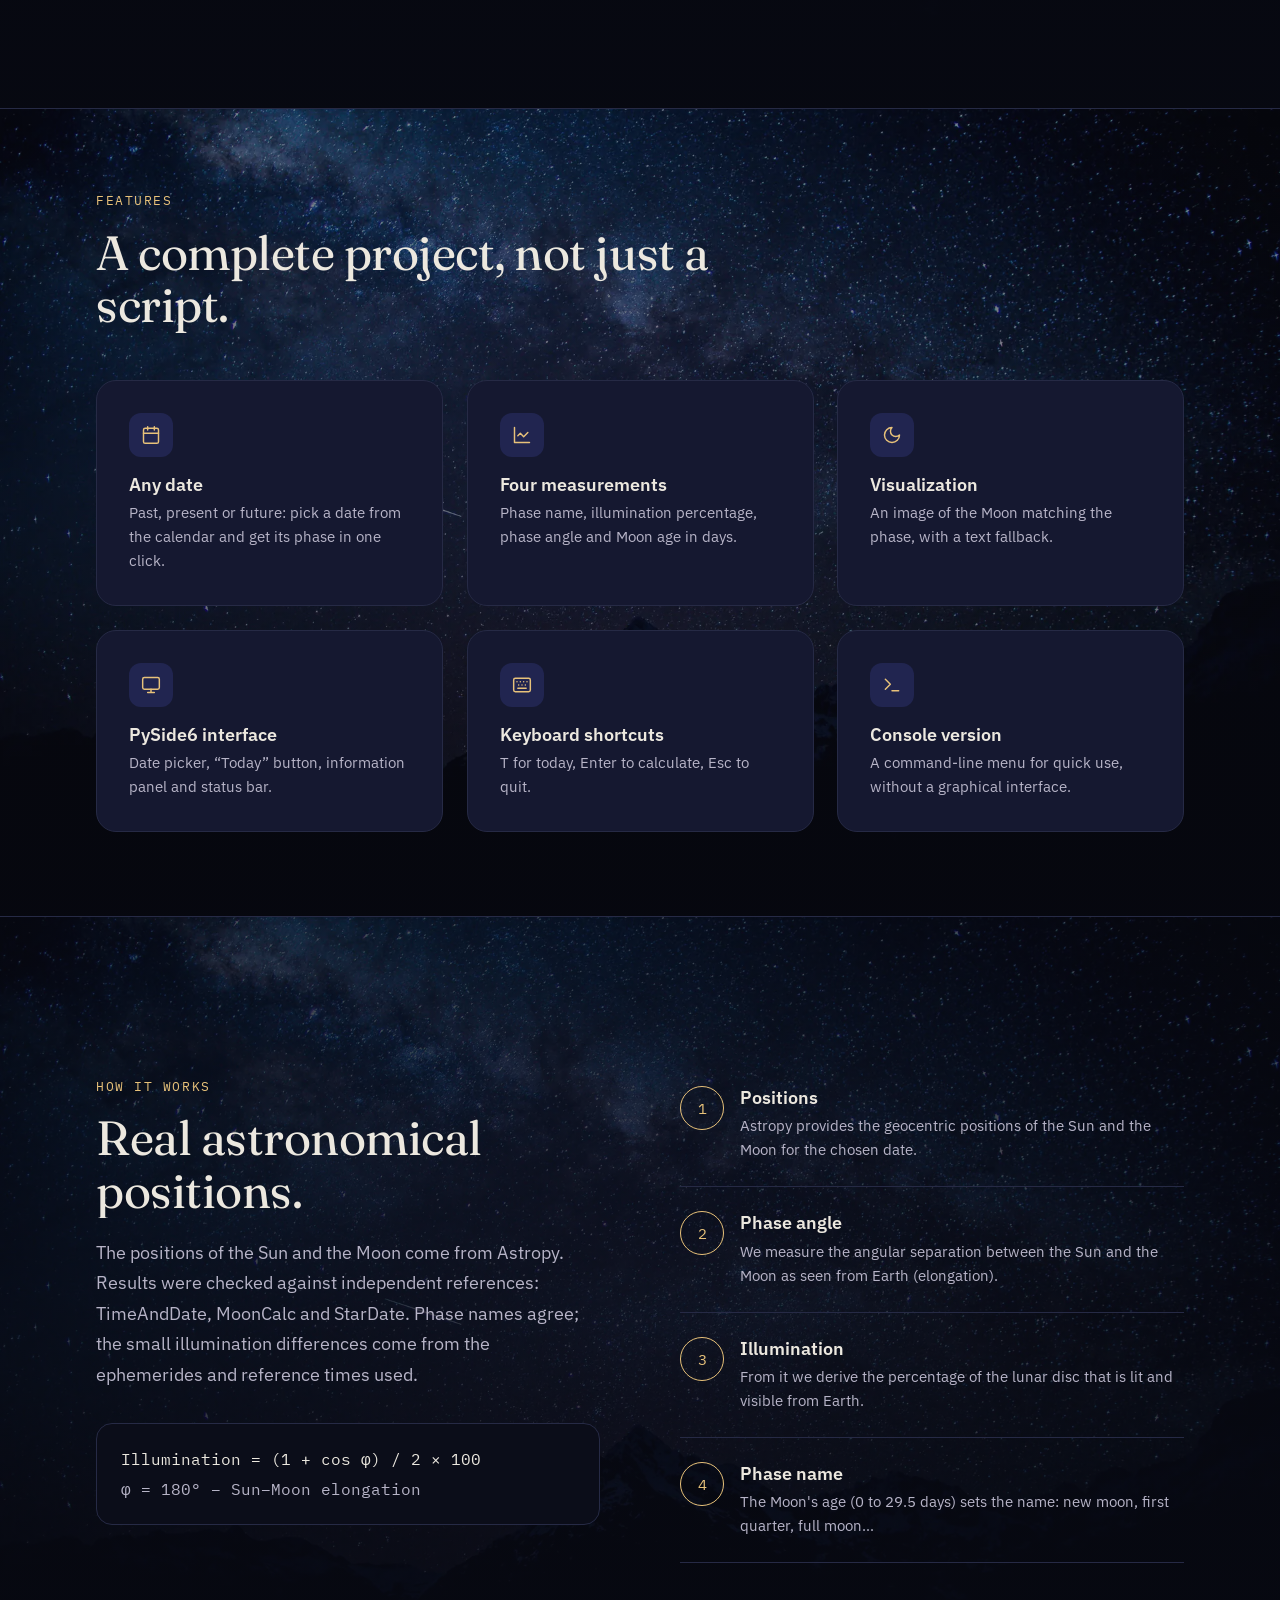
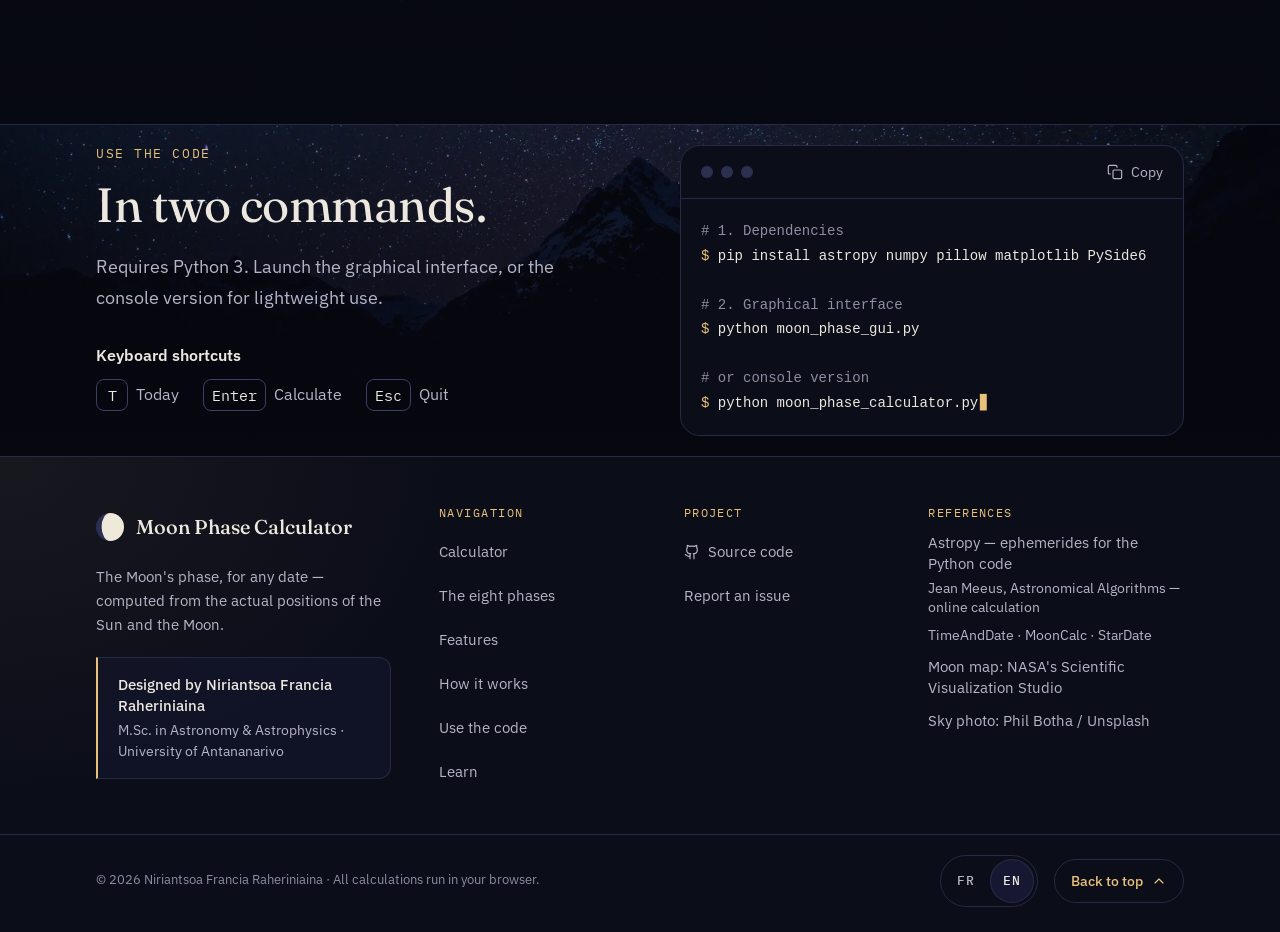
==== commit 5e2f9a5d: "Prépare la mise en ligne sur GitHub Pages Adresse du site renseignée (canonical, Open Graph, robots." ====
--- a/site/index.html
+++ b/site/index.html
@@ -7,14 +7,14 @@
   <meta name="description" content="Calculez la phase de la Lune pour n'importe quelle date : nom de la phase, illumination, angle de phase et âge de la Lune, avec une Lune 3D interactive. Projet Python open source.">
   <meta name="theme-color" content="#0D0F1C">
   <meta name="color-scheme" content="dark">
-  <link rel="canonical" href="[URL DU SITE]/">
+  <link rel="canonical" href="https://niriantsoa1304.github.io/moon-phase-web/">
 
   <meta property="og:type" content="website">
   <meta property="og:site_name" content="Moon Phase Calculator">
   <meta property="og:title" content="Moon Phase Calculator — la phase de la Lune pour n'importe quelle date">
   <meta property="og:description" content="Nom de la phase, illumination, angle de phase et âge de la Lune — calculés à partir des positions réelles du Soleil et de la Lune.">
-  <meta property="og:url" content="[URL DU SITE]/">
-  <meta property="og:image" content="[URL DU SITE]/assets/og-image.jpg">
+  <meta property="og:url" content="https://niriantsoa1304.github.io/moon-phase-web/">
+  <meta property="og:image" content="https://niriantsoa1304.github.io/moon-phase-web/assets/og-image.jpg">
   <meta property="og:image:width" content="1200">
   <meta property="og:image:height" content="630">
   <meta property="og:image:alt" content="Moon Phase Calculator : la Lune et le titre du projet">
@@ -23,7 +23,7 @@
   <meta name="twitter:card" content="summary_large_image">
   <meta name="twitter:title" content="Moon Phase Calculator">
   <meta name="twitter:description" content="La phase de la Lune, pour n'importe quelle date.">
-  <meta name="twitter:image" content="[URL DU SITE]/assets/og-image.jpg">
+  <meta name="twitter:image" content="https://niriantsoa1304.github.io/moon-phase-web/assets/og-image.jpg">
 
   <link rel="icon" href="assets/favicon.svg" type="image/svg+xml">
   <link rel="icon" href="assets/icon-192.png" type="image/png" sizes="192x192">
@@ -65,7 +65,7 @@
     "name": "Moon Phase Calculator",
     "description": "Calcule la phase de la Lune pour n'importe quelle date : nom de la phase, illumination, angle de phase et âge de la Lune.",
     "programmingLanguage": "Python",
-    "url": "[URL DU SITE]/",
+    "url": "https://niriantsoa1304.github.io/moon-phase-web/",
     "codeRepository": "https://github.com/niriantsoa1304/Moon_Phase_Calculator_Francia",
     "inLanguage": ["fr", "en"],
     "isAccessibleForFree": true,
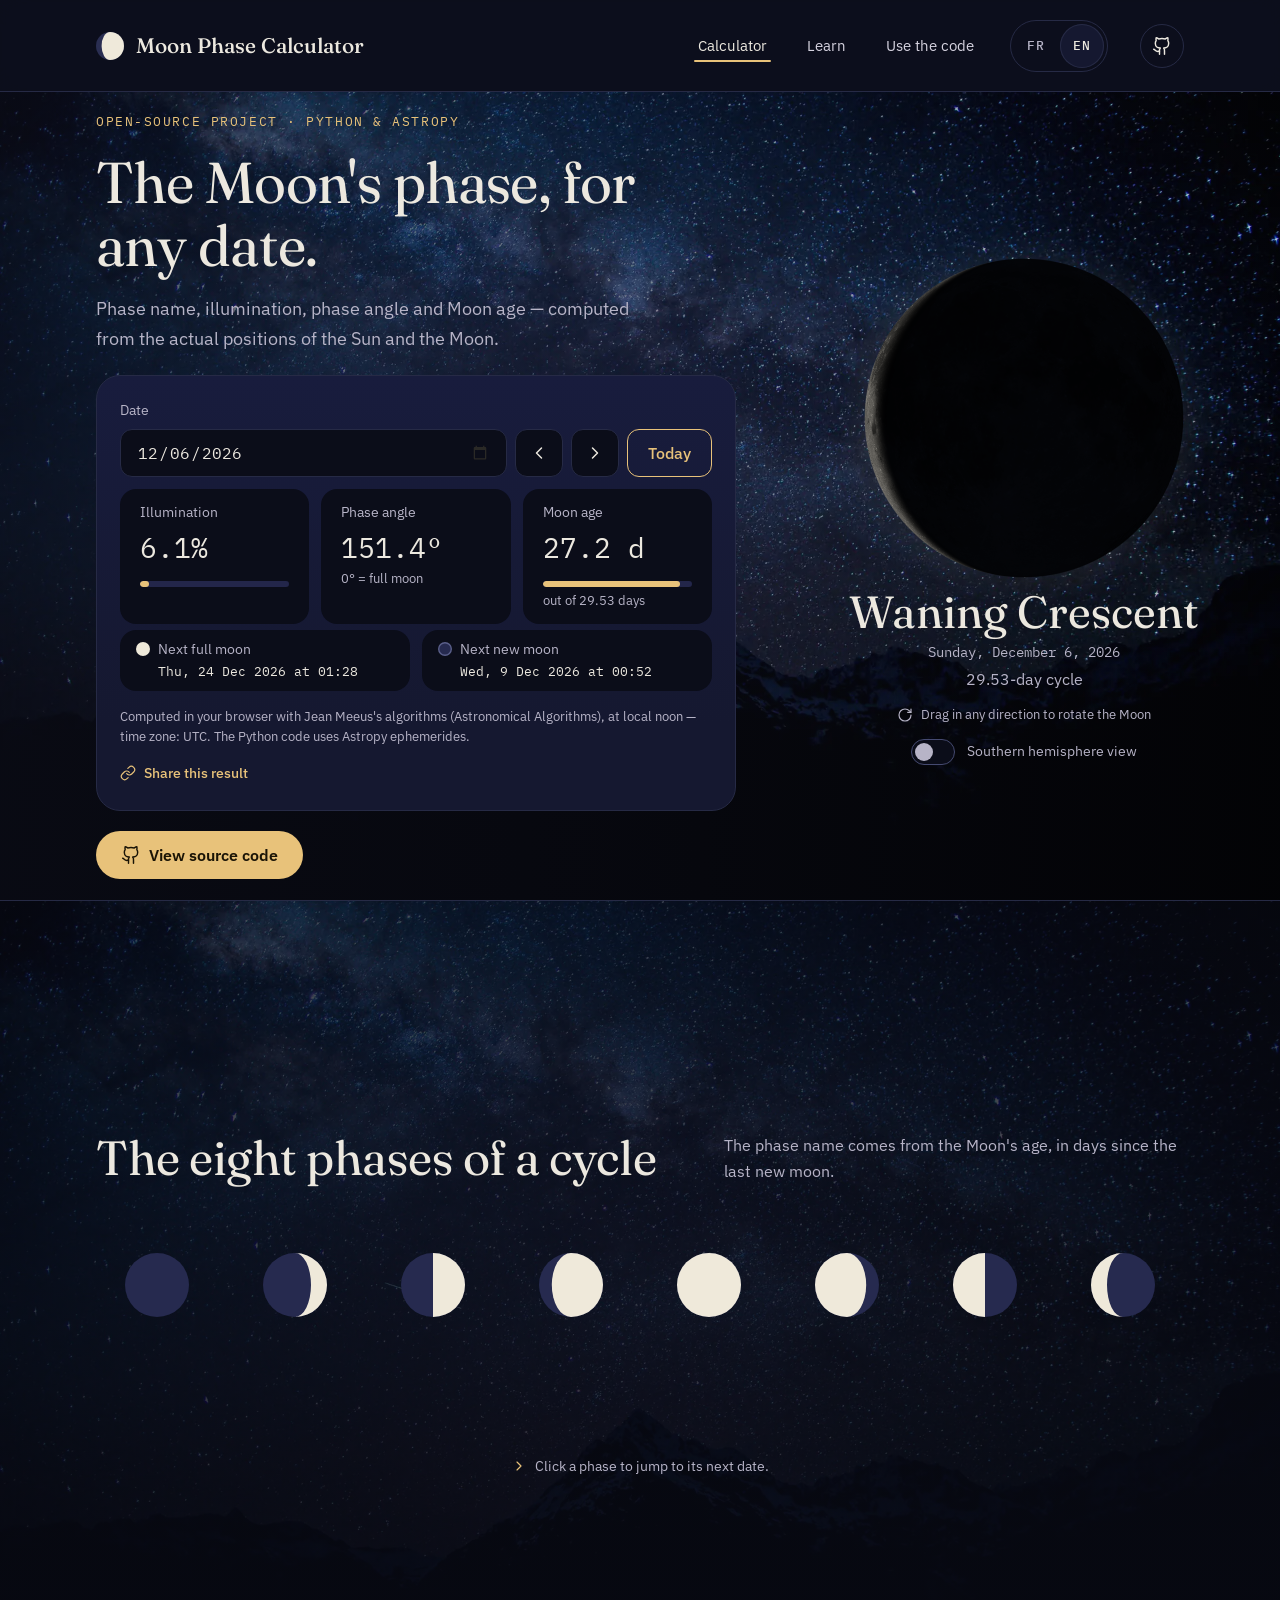
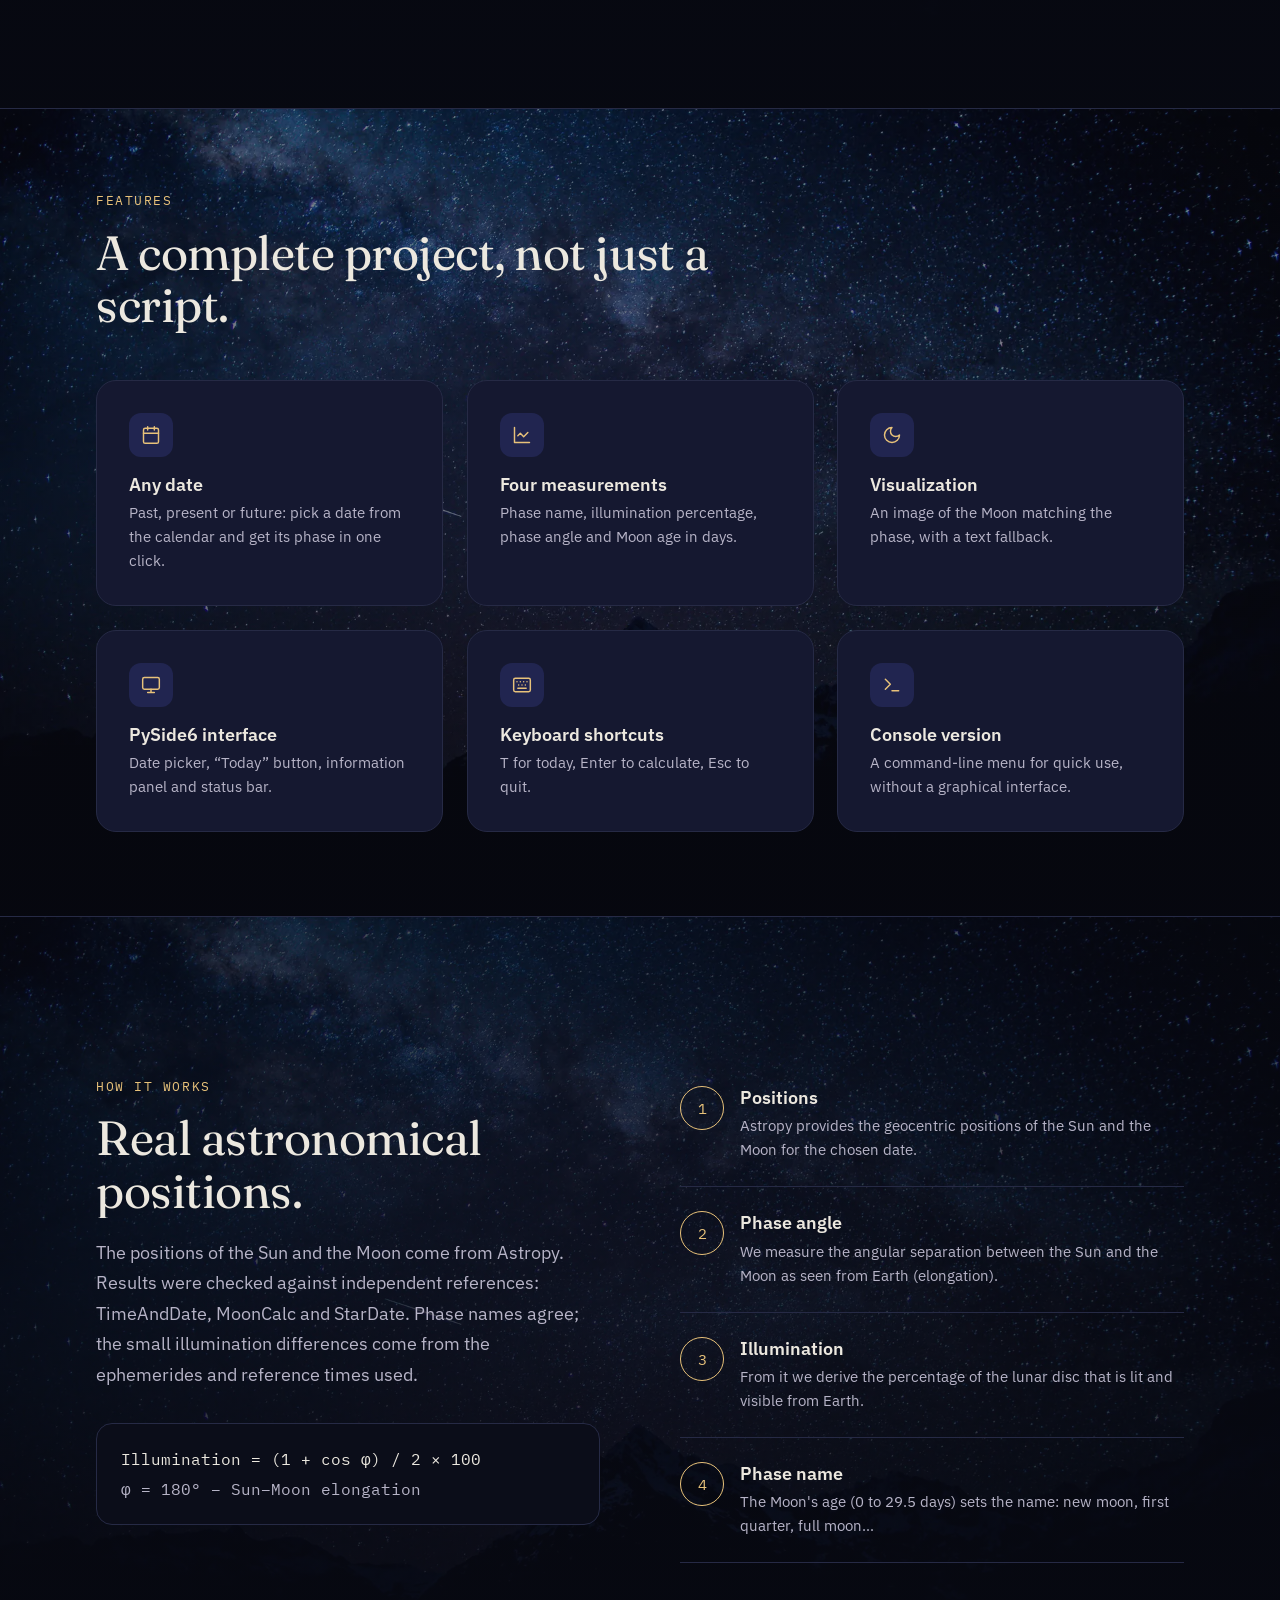
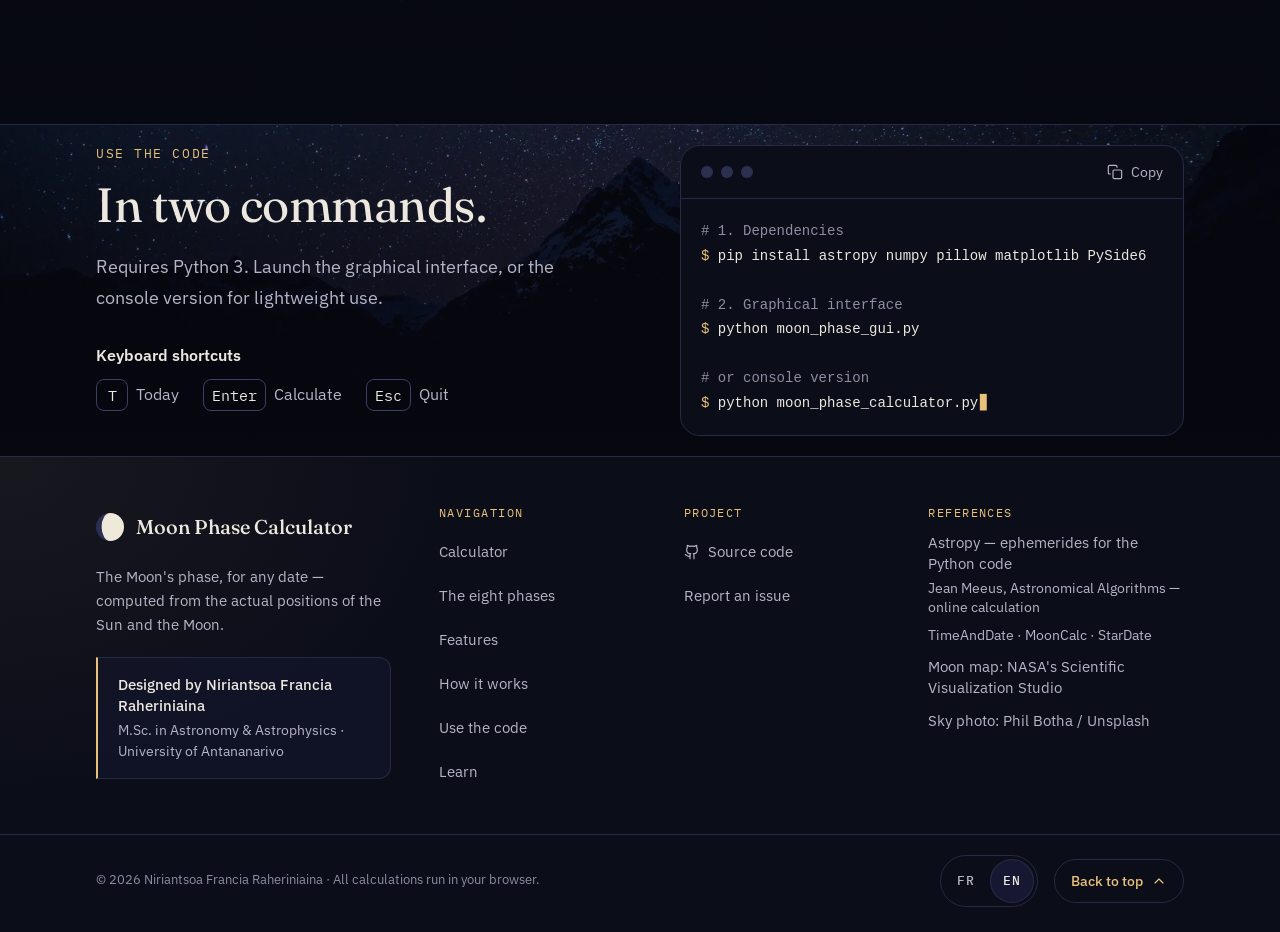
==== commit 55f32a4c: "Schéma du terminateur : « cos i » lisible sur la partie éclairée Co-Authored-By: Claude Opus 5.5 <no" ====
--- a/site/index.html
+++ b/site/index.html
@@ -34,7 +34,7 @@
   <link rel="preconnect" href="https://fonts.gstatic.com" crossorigin>
   <link rel="stylesheet" href="https://fonts.googleapis.com/css2?family=Fraunces:opsz,wght@9..144,400&family=IBM+Plex+Mono:wght@400&family=IBM+Plex+Sans:wght@400;500;600&display=swap">
   <link rel="preload" href="assets/moon-poster.webp" as="image" type="image/webp">
-  <link rel="stylesheet" href="css/styles.css?v=2026-09-26q">
+  <link rel="stylesheet" href="css/styles.css?v=2026-09-27a">
   <script type="module" src="js/app.js"></script>
   <script>
     /* Une ancienne version du site installait un service worker qui servait du CSS/JS périmé.
--- a/site/css/styles.css
+++ b/site/css/styles.css
@@ -757,7 +757,8 @@
 .sun-line { stroke: var(--accent); stroke-opacity: 0.4; stroke-width: 1.2; stroke-dasharray: 2 4; }
 .moon-new { stroke: var(--accent); stroke-width: 2; }
 .term-line { fill: none; stroke: var(--accent); stroke-width: 0.03; }
-.term-measure { stroke: var(--accent); stroke-width: 0.02; }
+.term-measure { stroke: #1E2346; stroke-width: 0.022; stroke-dasharray: 0.05 0.035; }
+.svg-on-lit { fill: #1E2346; font-weight: 600; } /* texte posé sur la partie éclairée (crème) */
 .term-leader { stroke: var(--accent); stroke-width: 0.012; }
 .ecl-plane { fill: rgba(62, 120, 181, 0.12); stroke: #3E78B5; stroke-opacity: 0.6; }
 .ecl-ref { fill: none; stroke: #3E78B5; stroke-opacity: 0.45; stroke-dasharray: 3 5; }
